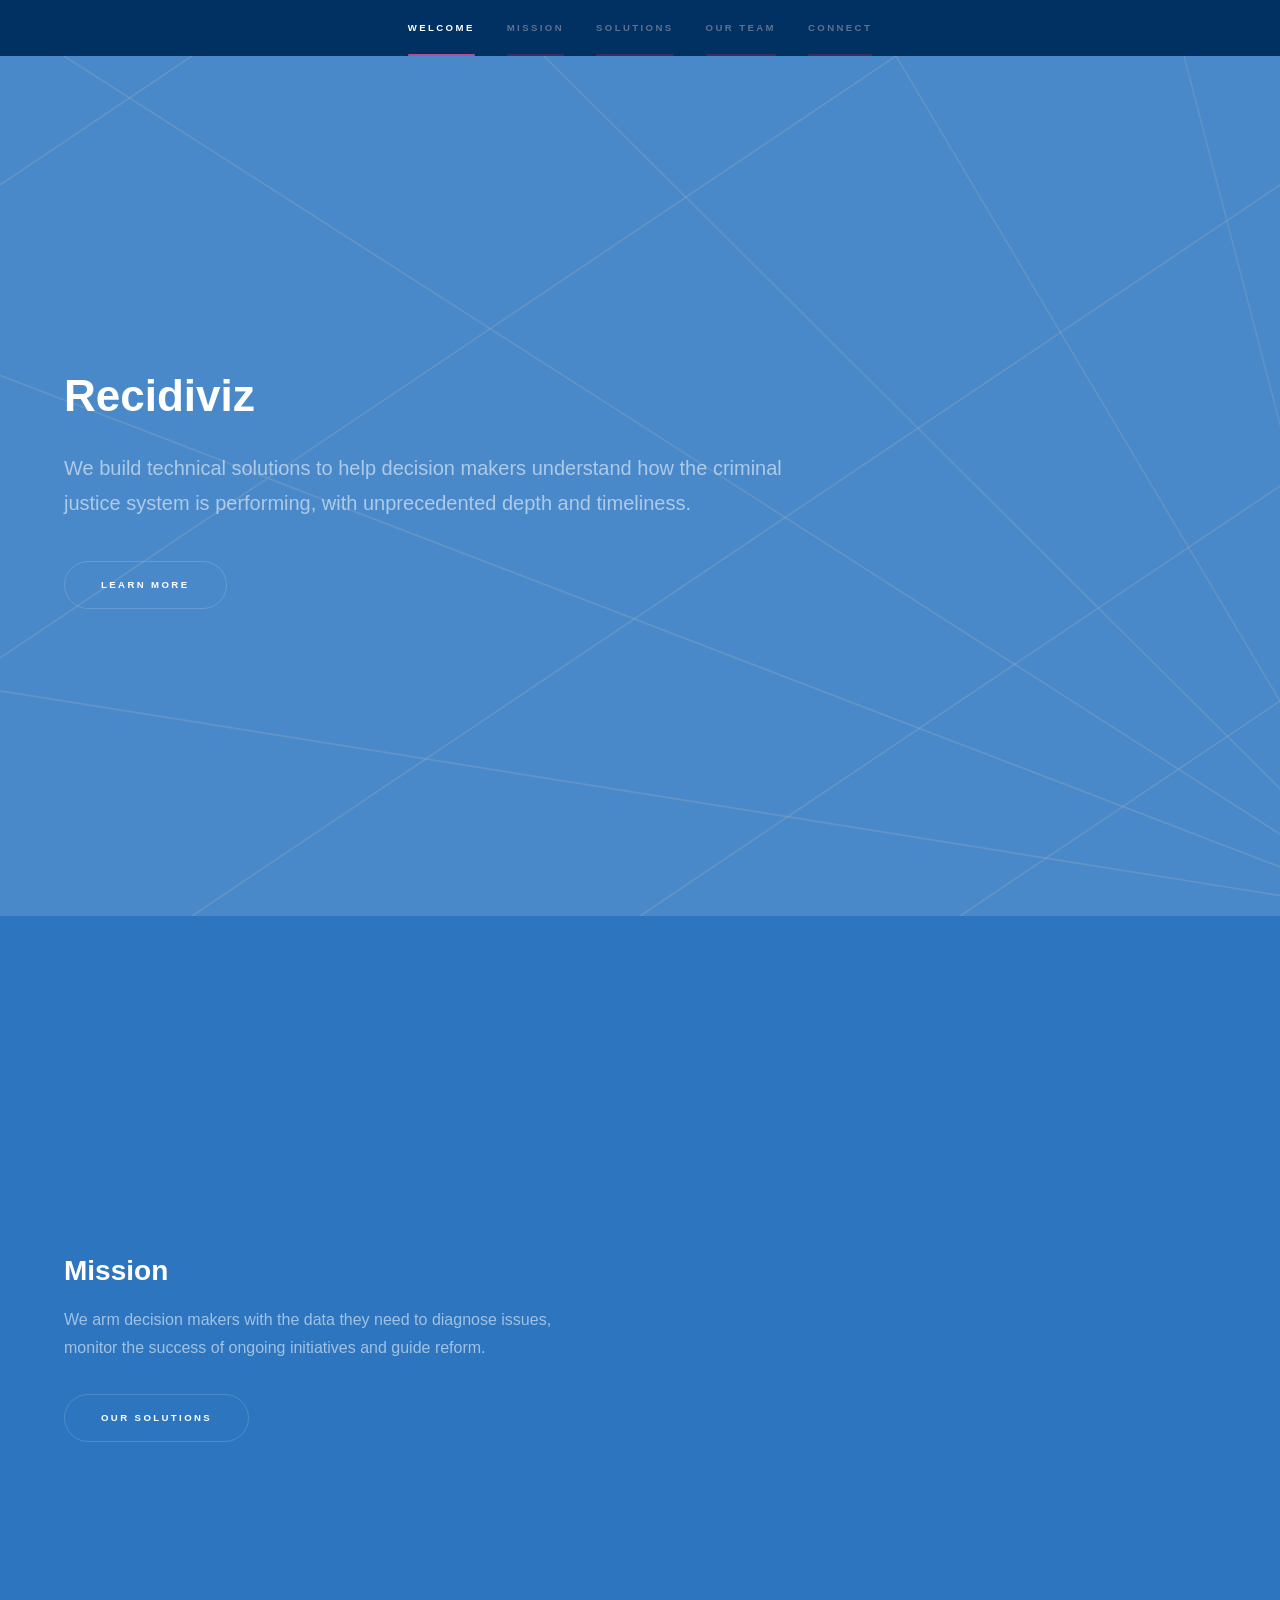
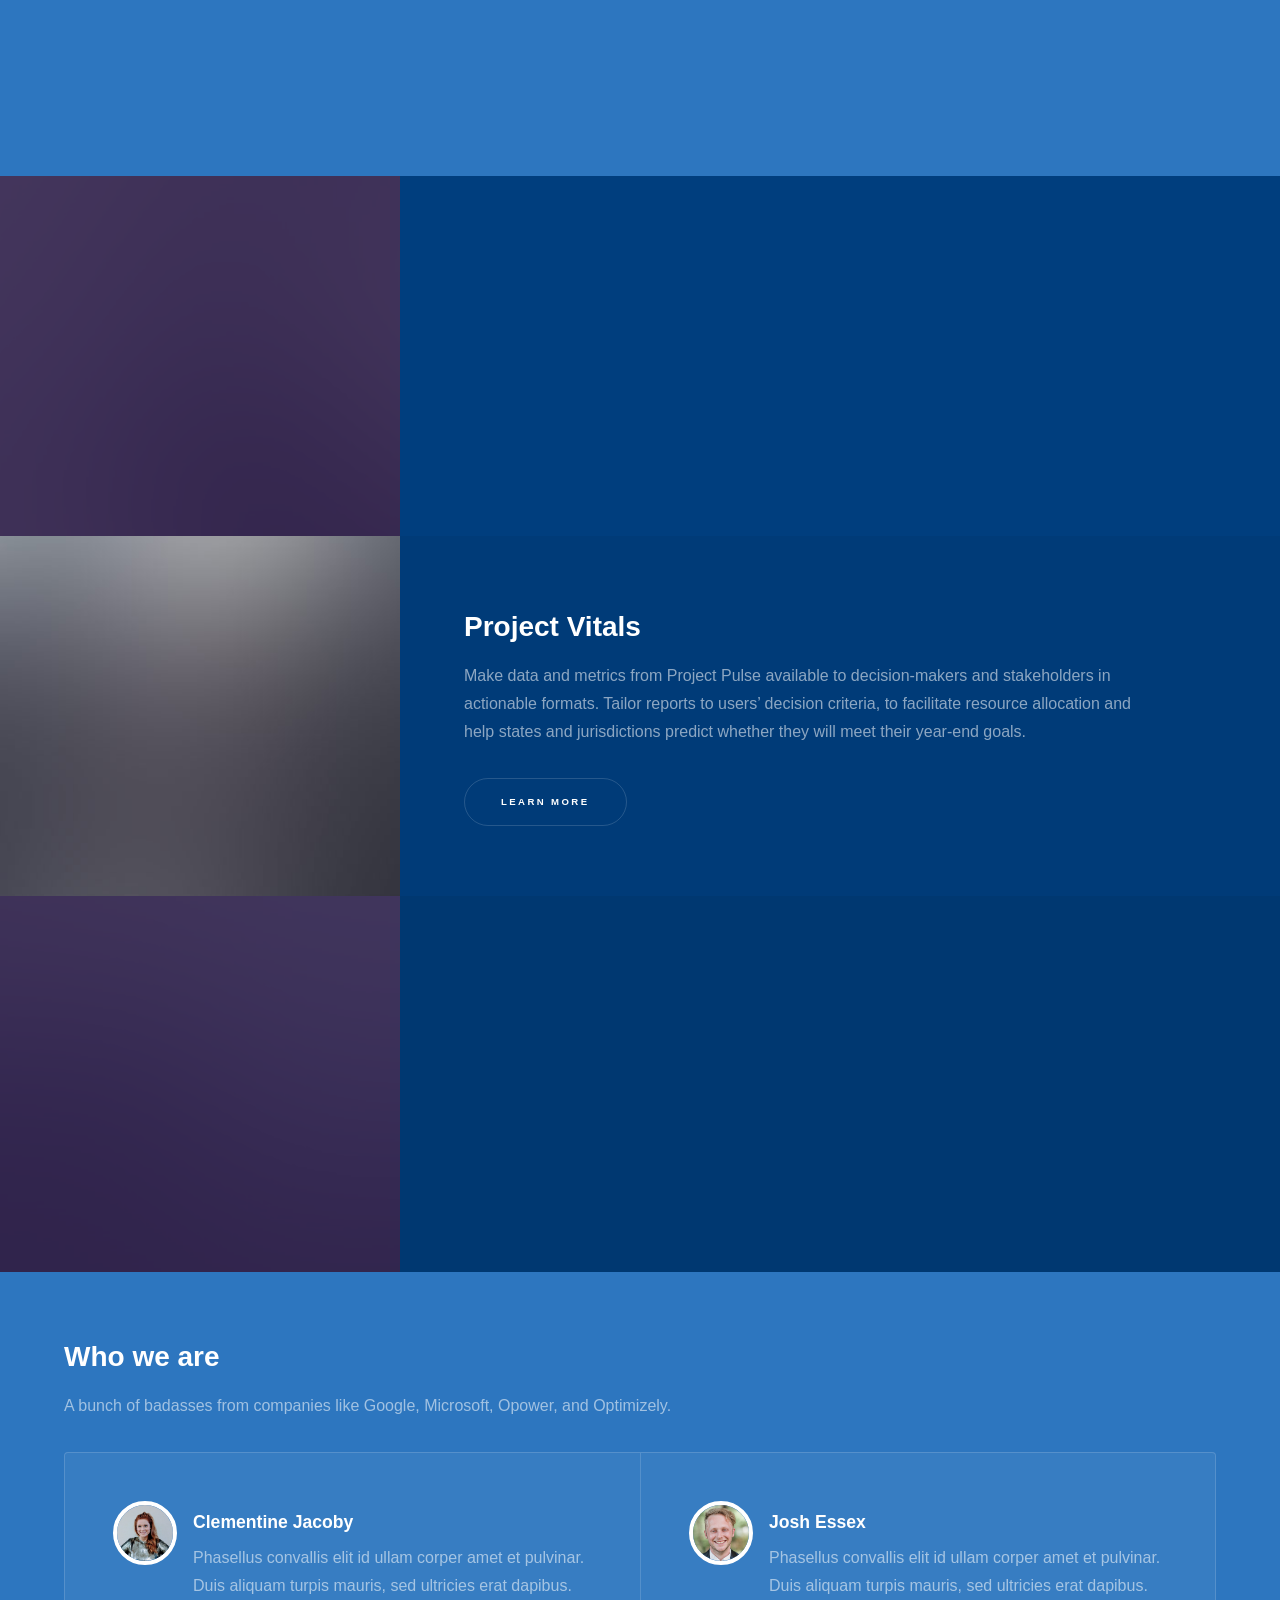
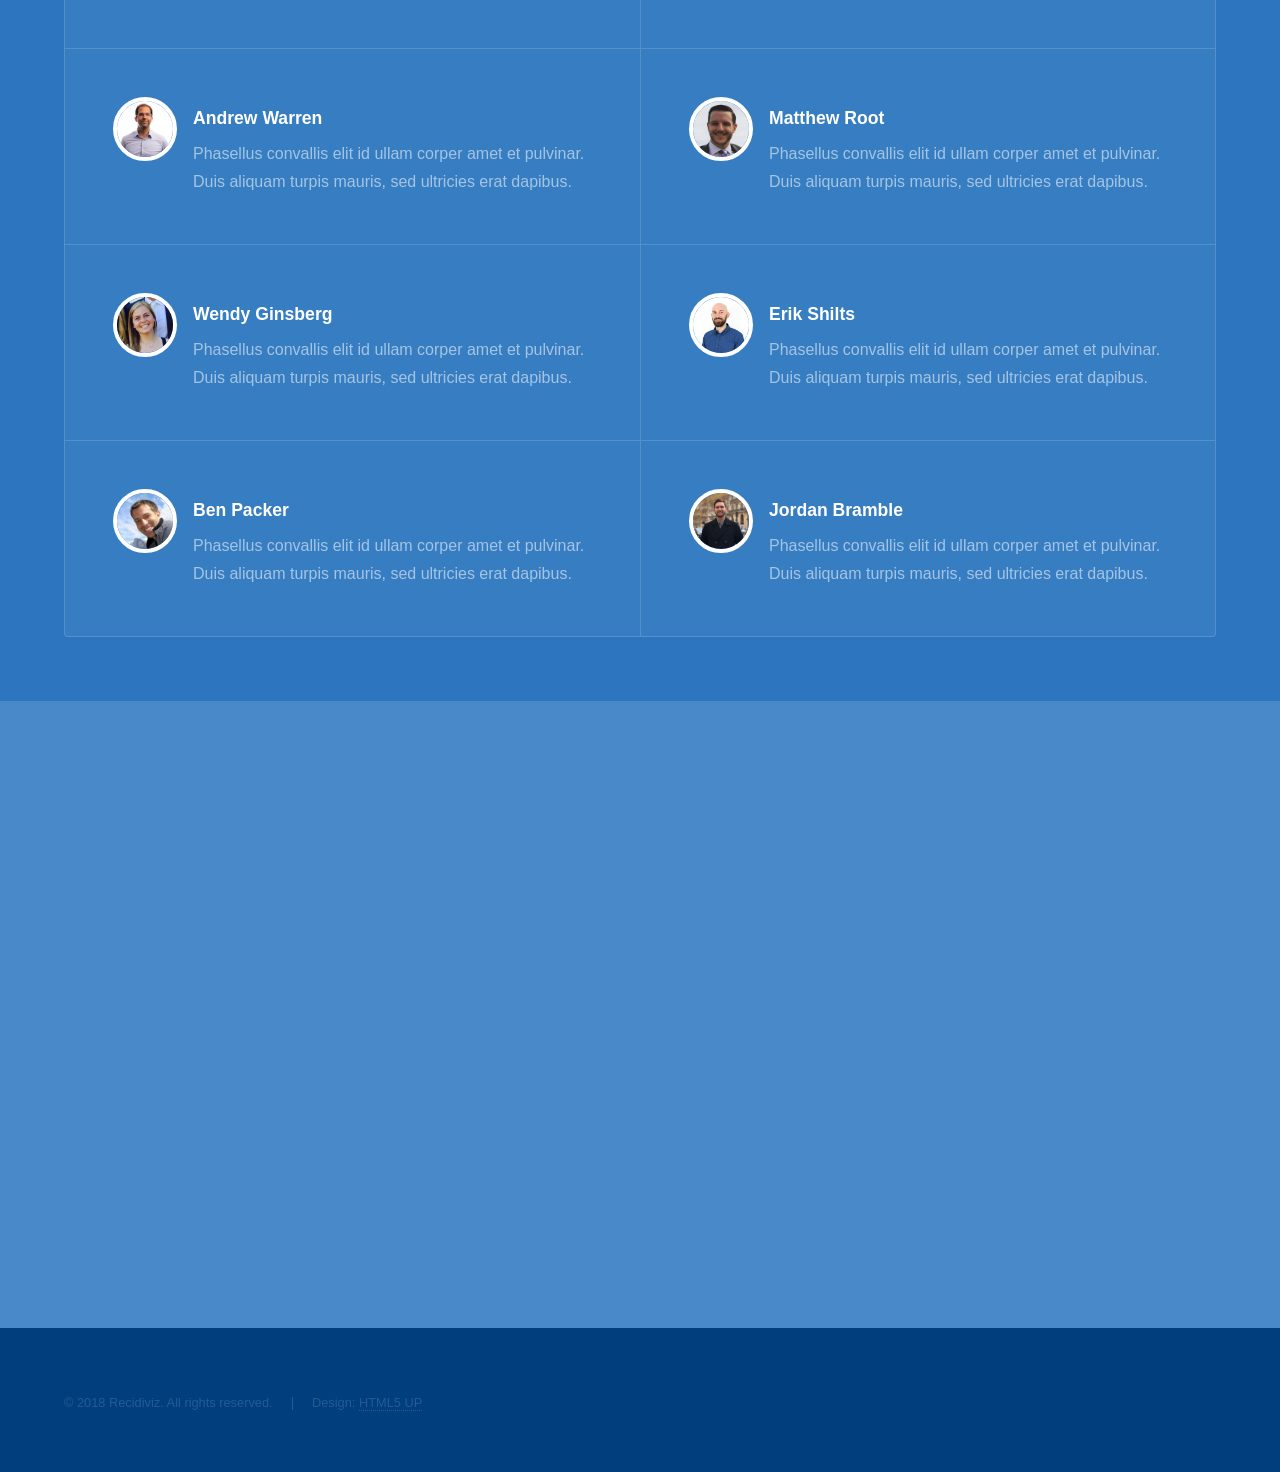
==== index.html @ 54116a33 "Updated color scheme" ====
<!DOCTYPE HTML>
<!--
	Hyperspace by HTML5 UP
	html5up.net | @ajlkn
	Free for personal and commercial use under the CCA 3.0 license (html5up.net/license)
-->
<html>
	<head>
		<title>Recidiviz - Hyperspace</title>
		<meta charset="utf-8" />
		<meta name="viewport" content="width=device-width, initial-scale=1" />
		<!--[if lte IE 8]><script src="assets/js/ie/html5shiv.js"></script><![endif]-->
		<link rel="stylesheet" href="assets/css/main.css" />
		<!--[if lte IE 9]><link rel="stylesheet" href="assets/css/ie9.css" /><![endif]-->
		<!--[if lte IE 8]><link rel="stylesheet" href="assets/css/ie8.css" /><![endif]-->
	</head>
	<body>

		<!-- Sidebar -->
			<section id="sidebar">
				<div class="inner">
					<nav>
						<ul>
							<li><a href="#intro">Welcome</a></li>
							<li><a href="#mission">Mission</a></li>
							<li><a href="#solutions">Solutions</a></li>
							<li><a href="#team">Our Team</a></li>
							<li><a href="#connect">Connect</a></li>
						</ul>
					</nav>
				</div>
			</section>

		<!-- Wrapper -->
			<div id="wrapper">

				<!-- Intro -->
					<section id="intro" class="wrapper style1 fullscreen fade-up">
						<div class="inner">
							<h1>Recidiviz</h1>
							<p>
								We build technical solutions to help decision makers understand how the criminal<br />
								justice system is performing, with unprecedented depth and timeliness.
							</p>
							<ul class="actions">
								<li><a href="#mission" class="button scrolly">Learn more</a></li>
							</ul>
						</div>
					</section>

				<!-- Mission -->
					<section id="mission" class="wrapper style3 fullscreen fade-up">
						<div class="inner">
							<div class="inner">
								<h2>Mission</h2>
								<p>We arm decision makers with the data they need to diagnose issues,<br />
								monitor the success of ongoing initiatives and guide reform.</p>
								<ul class="actions">
									<li><a href="#solutions" class="button scrolly">Our solutions</a></li>
								</ul>
							</div>
						</div>
					</section>

				<!-- Solutions -->
					<section id="solutions" class="wrapper style2 spotlights">
						<section>
							<a href="#" class="image"><img src="images/pic01.jpg" alt="" data-position="center center" /></a>
							<div class="content">
								<div class="inner">
									<h2>Project Pulse</h2>
									<p>Automatically collect, standardize, and centralize data from publicly-available, online sources. Calculate key metrics at high granularity, on an ongoing basis. Make data available in simple formats.</p>
									<ul class="actions">
										<li><a href="#" class="button">Learn more</a></li>
									</ul>
								</div>
							</div>
						</section>
						<section>
							<a href="#" class="image"><img src="images/pic02.jpg" alt="" data-position="top center" /></a>
							<div class="content">
								<div class="inner">
									<h2>Project Vitals</h2>
									<p>Make data and metrics from Project Pulse available to decision-makers and stakeholders in actionable formats. Tailor reports to users’ decision criteria, to facilitate resource allocation and help states and jurisdictions predict whether they will meet their year-end goals.</p>
									<ul class="actions">
										<li><a href="#" class="button">Learn more</a></li>
									</ul>
								</div>
							</div>
						</section>
						<section>
							<a href="#" class="image"><img src="images/pic03.jpg" alt="" data-position="25% 25%" /></a>
							<div class="content">
								<div class="inner">
									<h2>Project Triage</h2>
									<p>Enable decision makers to join “value-add datasets” on in-prison programming (education, work opportunities), post-release programming, or exogenous factors to Project Pulse data to form a more complete picture, target reform, and triage resources. Serve as a mechanism for independently verifying which programs are driving desired outcomes.</p>
									<ul class="actions">
										<li><a href="#" class="button">Learn more</a></li>
									</ul>
								</div>
							</div>
						</section>
					</section>

				<!-- Team -->
					<section id="team" class="wrapper style3 fade-up">
						<div class="inner">
							<h2>Who we are</h2>
							<p>A bunch of badasses from companies like Google, Microsoft, Opower, and Optimizely.</p>
							<div class="features">
								<section>
									<img class="icon major" src="images/clem.jpg" />
									<h3>Clementine Jacoby</h3>
									<p>Phasellus convallis elit id ullam corper amet et pulvinar. Duis aliquam turpis mauris, sed ultricies erat dapibus.</p>
								</section>
								<section>
									<img class="icon major" src="images/josh.jpg" />
									<h3>Josh Essex</h3>
									<p>Phasellus convallis elit id ullam corper amet et pulvinar. Duis aliquam turpis mauris, sed ultricies erat dapibus.</p>
								</section>
								<section>
									<img class="icon major" src="images/andrew.jpg" />
									<h3>Andrew Warren</h3>
									<p>Phasellus convallis elit id ullam corper amet et pulvinar. Duis aliquam turpis mauris, sed ultricies erat dapibus.</p>
								</section>
								<section>
									<img class="icon major" src="images/root.png" />
									<h3>Matthew Root</h3>
									<p>Phasellus convallis elit id ullam corper amet et pulvinar. Duis aliquam turpis mauris, sed ultricies erat dapibus.</p>
								</section>
								<section>
									<img class="icon major" src="images/wendy.png" />
									<h3>Wendy Ginsberg</h3>
									<p>Phasellus convallis elit id ullam corper amet et pulvinar. Duis aliquam turpis mauris, sed ultricies erat dapibus.</p>
								</section>
								<section>
									<img class="icon major" src="images/erik.jpg" />
									<h3>Erik Shilts</h3>
									<p>Phasellus convallis elit id ullam corper amet et pulvinar. Duis aliquam turpis mauris, sed ultricies erat dapibus.</p>
								</section>
								<section>
									<img class="icon major" src="images/ben.png" />
									<h3>Ben Packer</h3>
									<p>Phasellus convallis elit id ullam corper amet et pulvinar. Duis aliquam turpis mauris, sed ultricies erat dapibus.</p>
								</section>
								<section>
									<img class="icon major" src="images/jordan.jpg" />
									<h3>Jordan Bramble</h3>
									<p>Phasellus convallis elit id ullam corper amet et pulvinar. Duis aliquam turpis mauris, sed ultricies erat dapibus.</p>
								</section>
							</div>
						</div>
					</section>

				<!-- Connect -->
					<section id="connect" class="wrapper style1 fade-up">
						<div class="inner">
							<h2>Get in touch</h2>
							<p>Whether you're looking to partner up, inquire about our solutions, or just have some questions, we'd love to hear from you.</p>
							<div class="split style1">
								<section>
									<form method="post" action="#">
										<div class="field half first">
											<label for="name">Name</label>
											<input type="text" name="name" id="name" />
										</div>
										<div class="field half">
											<label for="email">Email</label>
											<input type="text" name="email" id="email" />
										</div>
										<div class="field">
											<label for="message">Message</label>
											<textarea name="message" id="message" rows="5"></textarea>
										</div>
										<ul class="actions">
											<li><a href="" class="button submit">Send Message</a></li>
										</ul>
									</form>
								</section>
								<section>
									<ul class="contact">
										<li>
											<h3>Address</h3>
											<span>Earth, various locations</span>
										</li>
										<li>
											<h3>Email</h3>
											<a href="mailto:team@recidiviz.com">team@recidiviz.com</a>
										</li>
										<li>
											<h3>Social</h3>
											<ul class="icons">
												<li><a href="https://github.com/Recidiviz" class="fa-github"><span class="label">GitHub</span></a></li>
												<li><a href="mailto:team@recidiviz.com" class="fa-envelope"><span class="label">Email</span></a></li>
												<li><a href="#" class="fa-twitter"><span class="label">Twitter</span></a></li>
											</ul>
										</li>
									</ul>
								</section>
							</div>
						</div>
					</section>

			</div>

		<!-- Footer -->
			<footer id="footer" class="wrapper style1-alt">
				<div class="inner">
					<ul class="menu">
						<li>&copy; 2018 Recidiviz. All rights reserved.</li><li>Design: <a href="http://html5up.net">HTML5 UP</a></li>
					</ul>
				</div>
			</footer>

		<!-- Scripts -->
			<script src="assets/js/jquery.min.js"></script>
			<script src="assets/js/jquery.scrollex.min.js"></script>
			<script src="assets/js/jquery.scrolly.min.js"></script>
			<script src="assets/js/skel.min.js"></script>
			<script src="assets/js/util.js"></script>
			<!--[if lte IE 8]><script src="assets/js/ie/respond.min.js"></script><![endif]-->
			<script src="assets/js/main.js"></script>

	</body>
</html>
---- assets/css/main.css ----
@import url(font-awesome.min.css);

/*
	Hyperspace by HTML5 UP
	html5up.net | @ajlkn
	Free for personal and commercial use under the CCA 3.0 license (html5up.net/license)
*/

/* Reset */

	html, body, div, span, applet, object, iframe, h1, h2, h3, h4, h5, h6, p, blockquote, pre, a, abbr, acronym, address, big, cite, code, del, dfn, em, img, ins, kbd, q, s, samp, small, strike, strong, sub, sup, tt, var, b, u, i, center, dl, dt, dd, ol, ul, li, fieldset, form, label, legend, table, caption, tbody, tfoot, thead, tr, th, td, article, aside, canvas, details, embed, figure, figcaption, footer, header, hgroup, menu, nav, output, ruby, section, summary, time, mark, audio, video {
		margin: 0;
		padding: 0;
		border: 0;
		font-size: 100%;
		font: inherit;
		vertical-align: baseline;
	}

	article, aside, details, figcaption, figure, footer, header, hgroup, menu, nav, section {
		display: block;
	}

	body {
		line-height: 1;
	}

	ol, ul {
		list-style: none;
	}

	blockquote, q {
		quotes: none;
	}

	blockquote:before, blockquote:after, q:before, q:after {
		content: '';
		content: none;
	}

	table {
		border-collapse: collapse;
		border-spacing: 0;
	}

	body {
		-webkit-text-size-adjust: none;
	}

/* Box Model */

	*, *:before, *:after {
		-moz-box-sizing: border-box;
		-webkit-box-sizing: border-box;
		box-sizing: border-box;
	}

/* Grid */

	.row {
		border-bottom: solid 1px transparent;
		-moz-box-sizing: border-box;
		-webkit-box-sizing: border-box;
		box-sizing: border-box;
	}

	.row > * {
		float: left;
		-moz-box-sizing: border-box;
		-webkit-box-sizing: border-box;
		box-sizing: border-box;
	}

	.row:after, .row:before {
		content: '';
		display: block;
		clear: both;
		height: 0;
	}

	.row.uniform > * > :first-child {
		margin-top: 0;
	}

	.row.uniform > * > :last-child {
		margin-bottom: 0;
	}

	.row.\30 \25 > * {
		padding: 0 0 0 0em;
	}

	.row.\30 \25 {
		margin: 0 0 -1px 0em;
	}

	.row.uniform.\30 \25 > * {
		padding: 0em 0 0 0em;
	}

	.row.uniform.\30 \25 {
		margin: 0em 0 -1px 0em;
	}

	.row > * {
		padding: 0 0 0 1.5em;
	}

	.row {
		margin: 0 0 -1px -1.5em;
	}

	.row.uniform > * {
		padding: 1.5em 0 0 1.5em;
	}

	.row.uniform {
		margin: -1.5em 0 -1px -1.5em;
	}

	.row.\32 00\25 > * {
		padding: 0 0 0 3em;
	}

	.row.\32 00\25 {
		margin: 0 0 -1px -3em;
	}

	.row.uniform.\32 00\25 > * {
		padding: 3em 0 0 3em;
	}

	.row.uniform.\32 00\25 {
		margin: -3em 0 -1px -3em;
	}

	.row.\31 50\25 > * {
		padding: 0 0 0 2.25em;
	}

	.row.\31 50\25 {
		margin: 0 0 -1px -2.25em;
	}

	.row.uniform.\31 50\25 > * {
		padding: 2.25em 0 0 2.25em;
	}

	.row.uniform.\31 50\25 {
		margin: -2.25em 0 -1px -2.25em;
	}

	.row.\35 0\25 > * {
		padding: 0 0 0 0.75em;
	}

	.row.\35 0\25 {
		margin: 0 0 -1px -0.75em;
	}

	.row.uniform.\35 0\25 > * {
		padding: 0.75em 0 0 0.75em;
	}

	.row.uniform.\35 0\25 {
		margin: -0.75em 0 -1px -0.75em;
	}

	.row.\32 5\25 > * {
		padding: 0 0 0 0.375em;
	}

	.row.\32 5\25 {
		margin: 0 0 -1px -0.375em;
	}

	.row.uniform.\32 5\25 > * {
		padding: 0.375em 0 0 0.375em;
	}

	.row.uniform.\32 5\25 {
		margin: -0.375em 0 -1px -0.375em;
	}

	.\31 2u, .\31 2u\24 {
		width: 100%;
		clear: none;
		margin-left: 0;
	}

	.\31 1u, .\31 1u\24 {
		width: 91.6666666667%;
		clear: none;
		margin-left: 0;
	}

	.\31 0u, .\31 0u\24 {
		width: 83.3333333333%;
		clear: none;
		margin-left: 0;
	}

	.\39 u, .\39 u\24 {
		width: 75%;
		clear: none;
		margin-left: 0;
	}

	.\38 u, .\38 u\24 {
		width: 66.6666666667%;
		clear: none;
		margin-left: 0;
	}

	.\37 u, .\37 u\24 {
		width: 58.3333333333%;
		clear: none;
		margin-left: 0;
	}

	.\36 u, .\36 u\24 {
		width: 50%;
		clear: none;
		margin-left: 0;
	}

	.\35 u, .\35 u\24 {
		width: 41.6666666667%;
		clear: none;
		margin-left: 0;
	}

	.\34 u, .\34 u\24 {
		width: 33.3333333333%;
		clear: none;
		margin-left: 0;
	}

	.\33 u, .\33 u\24 {
		width: 25%;
		clear: none;
		margin-left: 0;
	}

	.\32 u, .\32 u\24 {
		width: 16.6666666667%;
		clear: none;
		margin-left: 0;
	}

	.\31 u, .\31 u\24 {
		width: 8.3333333333%;
		clear: none;
		margin-left: 0;
	}

	.\31 2u\24 + *,
	.\31 1u\24 + *,
	.\31 0u\24 + *,
	.\39 u\24 + *,
	.\38 u\24 + *,
	.\37 u\24 + *,
	.\36 u\24 + *,
	.\35 u\24 + *,
	.\34 u\24 + *,
	.\33 u\24 + *,
	.\32 u\24 + *,
	.\31 u\24 + * {
		clear: left;
	}

	.\-11u {
		margin-left: 91.66667%;
	}

	.\-10u {
		margin-left: 83.33333%;
	}

	.\-9u {
		margin-left: 75%;
	}

	.\-8u {
		margin-left: 66.66667%;
	}

	.\-7u {
		margin-left: 58.33333%;
	}

	.\-6u {
		margin-left: 50%;
	}

	.\-5u {
		margin-left: 41.66667%;
	}

	.\-4u {
		margin-left: 33.33333%;
	}

	.\-3u {
		margin-left: 25%;
	}

	.\-2u {
		margin-left: 16.66667%;
	}

	.\-1u {
		margin-left: 8.33333%;
	}

	@media screen and (max-width: 1680px) {

		.row > * {
			padding: 0 0 0 1.5em;
		}

		.row {
			margin: 0 0 -1px -1.5em;
		}

		.row.uniform > * {
			padding: 1.5em 0 0 1.5em;
		}

		.row.uniform {
			margin: -1.5em 0 -1px -1.5em;
		}

		.row.\32 00\25 > * {
			padding: 0 0 0 3em;
		}

		.row.\32 00\25 {
			margin: 0 0 -1px -3em;
		}

		.row.uniform.\32 00\25 > * {
			padding: 3em 0 0 3em;
		}

		.row.uniform.\32 00\25 {
			margin: -3em 0 -1px -3em;
		}

		.row.\31 50\25 > * {
			padding: 0 0 0 2.25em;
		}

		.row.\31 50\25 {
			margin: 0 0 -1px -2.25em;
		}

		.row.uniform.\31 50\25 > * {
			padding: 2.25em 0 0 2.25em;
		}

		.row.uniform.\31 50\25 {
			margin: -2.25em 0 -1px -2.25em;
		}

		.row.\35 0\25 > * {
			padding: 0 0 0 0.75em;
		}

		.row.\35 0\25 {
			margin: 0 0 -1px -0.75em;
		}

		.row.uniform.\35 0\25 > * {
			padding: 0.75em 0 0 0.75em;
		}

		.row.uniform.\35 0\25 {
			margin: -0.75em 0 -1px -0.75em;
		}

		.row.\32 5\25 > * {
			padding: 0 0 0 0.375em;
		}

		.row.\32 5\25 {
			margin: 0 0 -1px -0.375em;
		}

		.row.uniform.\32 5\25 > * {
			padding: 0.375em 0 0 0.375em;
		}

		.row.uniform.\32 5\25 {
			margin: -0.375em 0 -1px -0.375em;
		}

		.\31 2u\28xlarge\29, .\31 2u\24\28xlarge\29 {
			width: 100%;
			clear: none;
			margin-left: 0;
		}

		.\31 1u\28xlarge\29, .\31 1u\24\28xlarge\29 {
			width: 91.6666666667%;
			clear: none;
			margin-left: 0;
		}

		.\31 0u\28xlarge\29, .\31 0u\24\28xlarge\29 {
			width: 83.3333333333%;
			clear: none;
			margin-left: 0;
		}

		.\39 u\28xlarge\29, .\39 u\24\28xlarge\29 {
			width: 75%;
			clear: none;
			margin-left: 0;
		}

		.\38 u\28xlarge\29, .\38 u\24\28xlarge\29 {
			width: 66.6666666667%;
			clear: none;
			margin-left: 0;
		}

		.\37 u\28xlarge\29, .\37 u\24\28xlarge\29 {
			width: 58.3333333333%;
			clear: none;
			margin-left: 0;
		}

		.\36 u\28xlarge\29, .\36 u\24\28xlarge\29 {
			width: 50%;
			clear: none;
			margin-left: 0;
		}

		.\35 u\28xlarge\29, .\35 u\24\28xlarge\29 {
			width: 41.6666666667%;
			clear: none;
			margin-left: 0;
		}

		.\34 u\28xlarge\29, .\34 u\24\28xlarge\29 {
			width: 33.3333333333%;
			clear: none;
			margin-left: 0;
		}

		.\33 u\28xlarge\29, .\33 u\24\28xlarge\29 {
			width: 25%;
			clear: none;
			margin-left: 0;
		}

		.\32 u\28xlarge\29, .\32 u\24\28xlarge\29 {
			width: 16.6666666667%;
			clear: none;
			margin-left: 0;
		}

		.\31 u\28xlarge\29, .\31 u\24\28xlarge\29 {
			width: 8.3333333333%;
			clear: none;
			margin-left: 0;
		}

		.\31 2u\24\28xlarge\29 + *,
		.\31 1u\24\28xlarge\29 + *,
		.\31 0u\24\28xlarge\29 + *,
		.\39 u\24\28xlarge\29 + *,
		.\38 u\24\28xlarge\29 + *,
		.\37 u\24\28xlarge\29 + *,
		.\36 u\24\28xlarge\29 + *,
		.\35 u\24\28xlarge\29 + *,
		.\34 u\24\28xlarge\29 + *,
		.\33 u\24\28xlarge\29 + *,
		.\32 u\24\28xlarge\29 + *,
		.\31 u\24\28xlarge\29 + * {
			clear: left;
		}

		.\-11u\28xlarge\29 {
			margin-left: 91.66667%;
		}

		.\-10u\28xlarge\29 {
			margin-left: 83.33333%;
		}

		.\-9u\28xlarge\29 {
			margin-left: 75%;
		}

		.\-8u\28xlarge\29 {
			margin-left: 66.66667%;
		}

		.\-7u\28xlarge\29 {
			margin-left: 58.33333%;
		}

		.\-6u\28xlarge\29 {
			margin-left: 50%;
		}

		.\-5u\28xlarge\29 {
			margin-left: 41.66667%;
		}

		.\-4u\28xlarge\29 {
			margin-left: 33.33333%;
		}

		.\-3u\28xlarge\29 {
			margin-left: 25%;
		}

		.\-2u\28xlarge\29 {
			margin-left: 16.66667%;
		}

		.\-1u\28xlarge\29 {
			margin-left: 8.33333%;
		}

	}

	@media screen and (max-width: 1280px) {

		.row > * {
			padding: 0 0 0 1.5em;
		}

		.row {
			margin: 0 0 -1px -1.5em;
		}

		.row.uniform > * {
			padding: 1.5em 0 0 1.5em;
		}

		.row.uniform {
			margin: -1.5em 0 -1px -1.5em;
		}

		.row.\32 00\25 > * {
			padding: 0 0 0 3em;
		}

		.row.\32 00\25 {
			margin: 0 0 -1px -3em;
		}

		.row.uniform.\32 00\25 > * {
			padding: 3em 0 0 3em;
		}

		.row.uniform.\32 00\25 {
			margin: -3em 0 -1px -3em;
		}

		.row.\31 50\25 > * {
			padding: 0 0 0 2.25em;
		}

		.row.\31 50\25 {
			margin: 0 0 -1px -2.25em;
		}

		.row.uniform.\31 50\25 > * {
			padding: 2.25em 0 0 2.25em;
		}

		.row.uniform.\31 50\25 {
			margin: -2.25em 0 -1px -2.25em;
		}

		.row.\35 0\25 > * {
			padding: 0 0 0 0.75em;
		}

		.row.\35 0\25 {
			margin: 0 0 -1px -0.75em;
		}

		.row.uniform.\35 0\25 > * {
			padding: 0.75em 0 0 0.75em;
		}

		.row.uniform.\35 0\25 {
			margin: -0.75em 0 -1px -0.75em;
		}

		.row.\32 5\25 > * {
			padding: 0 0 0 0.375em;
		}

		.row.\32 5\25 {
			margin: 0 0 -1px -0.375em;
		}

		.row.uniform.\32 5\25 > * {
			padding: 0.375em 0 0 0.375em;
		}

		.row.uniform.\32 5\25 {
			margin: -0.375em 0 -1px -0.375em;
		}

		.\31 2u\28large\29, .\31 2u\24\28large\29 {
			width: 100%;
			clear: none;
			margin-left: 0;
		}

		.\31 1u\28large\29, .\31 1u\24\28large\29 {
			width: 91.6666666667%;
			clear: none;
			margin-left: 0;
		}

		.\31 0u\28large\29, .\31 0u\24\28large\29 {
			width: 83.3333333333%;
			clear: none;
			margin-left: 0;
		}

		.\39 u\28large\29, .\39 u\24\28large\29 {
			width: 75%;
			clear: none;
			margin-left: 0;
		}

		.\38 u\28large\29, .\38 u\24\28large\29 {
			width: 66.6666666667%;
			clear: none;
			margin-left: 0;
		}

		.\37 u\28large\29, .\37 u\24\28large\29 {
			width: 58.3333333333%;
			clear: none;
			margin-left: 0;
		}

		.\36 u\28large\29, .\36 u\24\28large\29 {
			width: 50%;
			clear: none;
			margin-left: 0;
		}

		.\35 u\28large\29, .\35 u\24\28large\29 {
			width: 41.6666666667%;
			clear: none;
			margin-left: 0;
		}

		.\34 u\28large\29, .\34 u\24\28large\29 {
			width: 33.3333333333%;
			clear: none;
			margin-left: 0;
		}

		.\33 u\28large\29, .\33 u\24\28large\29 {
			width: 25%;
			clear: none;
			margin-left: 0;
		}

		.\32 u\28large\29, .\32 u\24\28large\29 {
			width: 16.6666666667%;
			clear: none;
			margin-left: 0;
		}

		.\31 u\28large\29, .\31 u\24\28large\29 {
			width: 8.3333333333%;
			clear: none;
			margin-left: 0;
		}

		.\31 2u\24\28large\29 + *,
		.\31 1u\24\28large\29 + *,
		.\31 0u\24\28large\29 + *,
		.\39 u\24\28large\29 + *,
		.\38 u\24\28large\29 + *,
		.\37 u\24\28large\29 + *,
		.\36 u\24\28large\29 + *,
		.\35 u\24\28large\29 + *,
		.\34 u\24\28large\29 + *,
		.\33 u\24\28large\29 + *,
		.\32 u\24\28large\29 + *,
		.\31 u\24\28large\29 + * {
			clear: left;
		}

		.\-11u\28large\29 {
			margin-left: 91.66667%;
		}

		.\-10u\28large\29 {
			margin-left: 83.33333%;
		}

		.\-9u\28large\29 {
			margin-left: 75%;
		}

		.\-8u\28large\29 {
			margin-left: 66.66667%;
		}

		.\-7u\28large\29 {
			margin-left: 58.33333%;
		}

		.\-6u\28large\29 {
			margin-left: 50%;
		}

		.\-5u\28large\29 {
			margin-left: 41.66667%;
		}

		.\-4u\28large\29 {
			margin-left: 33.33333%;
		}

		.\-3u\28large\29 {
			margin-left: 25%;
		}

		.\-2u\28large\29 {
			margin-left: 16.66667%;
		}

		.\-1u\28large\29 {
			margin-left: 8.33333%;
		}

	}

	@media screen and (max-width: 980px) {

		.row > * {
			padding: 0 0 0 1.5em;
		}

		.row {
			margin: 0 0 -1px -1.5em;
		}

		.row.uniform > * {
			padding: 1.5em 0 0 1.5em;
		}

		.row.uniform {
			margin: -1.5em 0 -1px -1.5em;
		}

		.row.\32 00\25 > * {
			padding: 0 0 0 3em;
		}

		.row.\32 00\25 {
			margin: 0 0 -1px -3em;
		}

		.row.uniform.\32 00\25 > * {
			padding: 3em 0 0 3em;
		}

		.row.uniform.\32 00\25 {
			margin: -3em 0 -1px -3em;
		}

		.row.\31 50\25 > * {
			padding: 0 0 0 2.25em;
		}

		.row.\31 50\25 {
			margin: 0 0 -1px -2.25em;
		}

		.row.uniform.\31 50\25 > * {
			padding: 2.25em 0 0 2.25em;
		}

		.row.uniform.\31 50\25 {
			margin: -2.25em 0 -1px -2.25em;
		}

		.row.\35 0\25 > * {
			padding: 0 0 0 0.75em;
		}

		.row.\35 0\25 {
			margin: 0 0 -1px -0.75em;
		}

		.row.uniform.\35 0\25 > * {
			padding: 0.75em 0 0 0.75em;
		}

		.row.uniform.\35 0\25 {
			margin: -0.75em 0 -1px -0.75em;
		}

		.row.\32 5\25 > * {
			padding: 0 0 0 0.375em;
		}

		.row.\32 5\25 {
			margin: 0 0 -1px -0.375em;
		}

		.row.uniform.\32 5\25 > * {
			padding: 0.375em 0 0 0.375em;
		}

		.row.uniform.\32 5\25 {
			margin: -0.375em 0 -1px -0.375em;
		}

		.\31 2u\28medium\29, .\31 2u\24\28medium\29 {
			width: 100%;
			clear: none;
			margin-left: 0;
		}

		.\31 1u\28medium\29, .\31 1u\24\28medium\29 {
			width: 91.6666666667%;
			clear: none;
			margin-left: 0;
		}

		.\31 0u\28medium\29, .\31 0u\24\28medium\29 {
			width: 83.3333333333%;
			clear: none;
			margin-left: 0;
		}

		.\39 u\28medium\29, .\39 u\24\28medium\29 {
			width: 75%;
			clear: none;
			margin-left: 0;
		}

		.\38 u\28medium\29, .\38 u\24\28medium\29 {
			width: 66.6666666667%;
			clear: none;
			margin-left: 0;
		}

		.\37 u\28medium\29, .\37 u\24\28medium\29 {
			width: 58.3333333333%;
			clear: none;
			margin-left: 0;
		}

		.\36 u\28medium\29, .\36 u\24\28medium\29 {
			width: 50%;
			clear: none;
			margin-left: 0;
		}

		.\35 u\28medium\29, .\35 u\24\28medium\29 {
			width: 41.6666666667%;
			clear: none;
			margin-left: 0;
		}

		.\34 u\28medium\29, .\34 u\24\28medium\29 {
			width: 33.3333333333%;
			clear: none;
			margin-left: 0;
		}

		.\33 u\28medium\29, .\33 u\24\28medium\29 {
			width: 25%;
			clear: none;
			margin-left: 0;
		}

		.\32 u\28medium\29, .\32 u\24\28medium\29 {
			width: 16.6666666667%;
			clear: none;
			margin-left: 0;
		}

		.\31 u\28medium\29, .\31 u\24\28medium\29 {
			width: 8.3333333333%;
			clear: none;
			margin-left: 0;
		}

		.\31 2u\24\28medium\29 + *,
		.\31 1u\24\28medium\29 + *,
		.\31 0u\24\28medium\29 + *,
		.\39 u\24\28medium\29 + *,
		.\38 u\24\28medium\29 + *,
		.\37 u\24\28medium\29 + *,
		.\36 u\24\28medium\29 + *,
		.\35 u\24\28medium\29 + *,
		.\34 u\24\28medium\29 + *,
		.\33 u\24\28medium\29 + *,
		.\32 u\24\28medium\29 + *,
		.\31 u\24\28medium\29 + * {
			clear: left;
		}

		.\-11u\28medium\29 {
			margin-left: 91.66667%;
		}

		.\-10u\28medium\29 {
			margin-left: 83.33333%;
		}

		.\-9u\28medium\29 {
			margin-left: 75%;
		}

		.\-8u\28medium\29 {
			margin-left: 66.66667%;
		}

		.\-7u\28medium\29 {
			margin-left: 58.33333%;
		}

		.\-6u\28medium\29 {
			margin-left: 50%;
		}

		.\-5u\28medium\29 {
			margin-left: 41.66667%;
		}

		.\-4u\28medium\29 {
			margin-left: 33.33333%;
		}

		.\-3u\28medium\29 {
			margin-left: 25%;
		}

		.\-2u\28medium\29 {
			margin-left: 16.66667%;
		}

		.\-1u\28medium\29 {
			margin-left: 8.33333%;
		}

	}

	@media screen and (max-width: 736px) {

		.row > * {
			padding: 0 0 0 1.5em;
		}

		.row {
			margin: 0 0 -1px -1.5em;
		}

		.row.uniform > * {
			padding: 1.5em 0 0 1.5em;
		}

		.row.uniform {
			margin: -1.5em 0 -1px -1.5em;
		}

		.row.\32 00\25 > * {
			padding: 0 0 0 3em;
		}

		.row.\32 00\25 {
			margin: 0 0 -1px -3em;
		}

		.row.uniform.\32 00\25 > * {
			padding: 3em 0 0 3em;
		}

		.row.uniform.\32 00\25 {
			margin: -3em 0 -1px -3em;
		}

		.row.\31 50\25 > * {
			padding: 0 0 0 2.25em;
		}

		.row.\31 50\25 {
			margin: 0 0 -1px -2.25em;
		}

		.row.uniform.\31 50\25 > * {
			padding: 2.25em 0 0 2.25em;
		}

		.row.uniform.\31 50\25 {
			margin: -2.25em 0 -1px -2.25em;
		}

		.row.\35 0\25 > * {
			padding: 0 0 0 0.75em;
		}

		.row.\35 0\25 {
			margin: 0 0 -1px -0.75em;
		}

		.row.uniform.\35 0\25 > * {
			padding: 0.75em 0 0 0.75em;
		}

		.row.uniform.\35 0\25 {
			margin: -0.75em 0 -1px -0.75em;
		}

		.row.\32 5\25 > * {
			padding: 0 0 0 0.375em;
		}

		.row.\32 5\25 {
			margin: 0 0 -1px -0.375em;
		}

		.row.uniform.\32 5\25 > * {
			padding: 0.375em 0 0 0.375em;
		}

		.row.uniform.\32 5\25 {
			margin: -0.375em 0 -1px -0.375em;
		}

		.\31 2u\28small\29, .\31 2u\24\28small\29 {
			width: 100%;
			clear: none;
			margin-left: 0;
		}

		.\31 1u\28small\29, .\31 1u\24\28small\29 {
			width: 91.6666666667%;
			clear: none;
			margin-left: 0;
		}

		.\31 0u\28small\29, .\31 0u\24\28small\29 {
			width: 83.3333333333%;
			clear: none;
			margin-left: 0;
		}

		.\39 u\28small\29, .\39 u\24\28small\29 {
			width: 75%;
			clear: none;
			margin-left: 0;
		}

		.\38 u\28small\29, .\38 u\24\28small\29 {
			width: 66.6666666667%;
			clear: none;
			margin-left: 0;
		}

		.\37 u\28small\29, .\37 u\24\28small\29 {
			width: 58.3333333333%;
			clear: none;
			margin-left: 0;
		}

		.\36 u\28small\29, .\36 u\24\28small\29 {
			width: 50%;
			clear: none;
			margin-left: 0;
		}

		.\35 u\28small\29, .\35 u\24\28small\29 {
			width: 41.6666666667%;
			clear: none;
			margin-left: 0;
		}

		.\34 u\28small\29, .\34 u\24\28small\29 {
			width: 33.3333333333%;
			clear: none;
			margin-left: 0;
		}

		.\33 u\28small\29, .\33 u\24\28small\29 {
			width: 25%;
			clear: none;
			margin-left: 0;
		}

		.\32 u\28small\29, .\32 u\24\28small\29 {
			width: 16.6666666667%;
			clear: none;
			margin-left: 0;
		}

		.\31 u\28small\29, .\31 u\24\28small\29 {
			width: 8.3333333333%;
			clear: none;
			margin-left: 0;
		}

		.\31 2u\24\28small\29 + *,
		.\31 1u\24\28small\29 + *,
		.\31 0u\24\28small\29 + *,
		.\39 u\24\28small\29 + *,
		.\38 u\24\28small\29 + *,
		.\37 u\24\28small\29 + *,
		.\36 u\24\28small\29 + *,
		.\35 u\24\28small\29 + *,
		.\34 u\24\28small\29 + *,
		.\33 u\24\28small\29 + *,
		.\32 u\24\28small\29 + *,
		.\31 u\24\28small\29 + * {
			clear: left;
		}

		.\-11u\28small\29 {
			margin-left: 91.66667%;
		}

		.\-10u\28small\29 {
			margin-left: 83.33333%;
		}

		.\-9u\28small\29 {
			margin-left: 75%;
		}

		.\-8u\28small\29 {
			margin-left: 66.66667%;
		}

		.\-7u\28small\29 {
			margin-left: 58.33333%;
		}

		.\-6u\28small\29 {
			margin-left: 50%;
		}

		.\-5u\28small\29 {
			margin-left: 41.66667%;
		}

		.\-4u\28small\29 {
			margin-left: 33.33333%;
		}

		.\-3u\28small\29 {
			margin-left: 25%;
		}

		.\-2u\28small\29 {
			margin-left: 16.66667%;
		}

		.\-1u\28small\29 {
			margin-left: 8.33333%;
		}

	}

	@media screen and (max-width: 480px) {

		.row > * {
			padding: 0 0 0 1.5em;
		}

		.row {
			margin: 0 0 -1px -1.5em;
		}

		.row.uniform > * {
			padding: 1.5em 0 0 1.5em;
		}

		.row.uniform {
			margin: -1.5em 0 -1px -1.5em;
		}

		.row.\32 00\25 > * {
			padding: 0 0 0 3em;
		}

		.row.\32 00\25 {
			margin: 0 0 -1px -3em;
		}

		.row.uniform.\32 00\25 > * {
			padding: 3em 0 0 3em;
		}

		.row.uniform.\32 00\25 {
			margin: -3em 0 -1px -3em;
		}

		.row.\31 50\25 > * {
			padding: 0 0 0 2.25em;
		}

		.row.\31 50\25 {
			margin: 0 0 -1px -2.25em;
		}

		.row.uniform.\31 50\25 > * {
			padding: 2.25em 0 0 2.25em;
		}

		.row.uniform.\31 50\25 {
			margin: -2.25em 0 -1px -2.25em;
		}

		.row.\35 0\25 > * {
			padding: 0 0 0 0.75em;
		}

		.row.\35 0\25 {
			margin: 0 0 -1px -0.75em;
		}

		.row.uniform.\35 0\25 > * {
			padding: 0.75em 0 0 0.75em;
		}

		.row.uniform.\35 0\25 {
			margin: -0.75em 0 -1px -0.75em;
		}

		.row.\32 5\25 > * {
			padding: 0 0 0 0.375em;
		}

		.row.\32 5\25 {
			margin: 0 0 -1px -0.375em;
		}

		.row.uniform.\32 5\25 > * {
			padding: 0.375em 0 0 0.375em;
		}

		.row.uniform.\32 5\25 {
			margin: -0.375em 0 -1px -0.375em;
		}

		.\31 2u\28xsmall\29, .\31 2u\24\28xsmall\29 {
			width: 100%;
			clear: none;
			margin-left: 0;
		}

		.\31 1u\28xsmall\29, .\31 1u\24\28xsmall\29 {
			width: 91.6666666667%;
			clear: none;
			margin-left: 0;
		}

		.\31 0u\28xsmall\29, .\31 0u\24\28xsmall\29 {
			width: 83.3333333333%;
			clear: none;
			margin-left: 0;
		}

		.\39 u\28xsmall\29, .\39 u\24\28xsmall\29 {
			width: 75%;
			clear: none;
			margin-left: 0;
		}

		.\38 u\28xsmall\29, .\38 u\24\28xsmall\29 {
			width: 66.6666666667%;
			clear: none;
			margin-left: 0;
		}

		.\37 u\28xsmall\29, .\37 u\24\28xsmall\29 {
			width: 58.3333333333%;
			clear: none;
			margin-left: 0;
		}

		.\36 u\28xsmall\29, .\36 u\24\28xsmall\29 {
			width: 50%;
			clear: none;
			margin-left: 0;
		}

		.\35 u\28xsmall\29, .\35 u\24\28xsmall\29 {
			width: 41.6666666667%;
			clear: none;
			margin-left: 0;
		}

		.\34 u\28xsmall\29, .\34 u\24\28xsmall\29 {
			width: 33.3333333333%;
			clear: none;
			margin-left: 0;
		}

		.\33 u\28xsmall\29, .\33 u\24\28xsmall\29 {
			width: 25%;
			clear: none;
			margin-left: 0;
		}

		.\32 u\28xsmall\29, .\32 u\24\28xsmall\29 {
			width: 16.6666666667%;
			clear: none;
			margin-left: 0;
		}

		.\31 u\28xsmall\29, .\31 u\24\28xsmall\29 {
			width: 8.3333333333%;
			clear: none;
			margin-left: 0;
		}

		.\31 2u\24\28xsmall\29 + *,
		.\31 1u\24\28xsmall\29 + *,
		.\31 0u\24\28xsmall\29 + *,
		.\39 u\24\28xsmall\29 + *,
		.\38 u\24\28xsmall\29 + *,
		.\37 u\24\28xsmall\29 + *,
		.\36 u\24\28xsmall\29 + *,
		.\35 u\24\28xsmall\29 + *,
		.\34 u\24\28xsmall\29 + *,
		.\33 u\24\28xsmall\29 + *,
		.\32 u\24\28xsmall\29 + *,
		.\31 u\24\28xsmall\29 + * {
			clear: left;
		}

		.\-11u\28xsmall\29 {
			margin-left: 91.66667%;
		}

		.\-10u\28xsmall\29 {
			margin-left: 83.33333%;
		}

		.\-9u\28xsmall\29 {
			margin-left: 75%;
		}

		.\-8u\28xsmall\29 {
			margin-left: 66.66667%;
		}

		.\-7u\28xsmall\29 {
			margin-left: 58.33333%;
		}

		.\-6u\28xsmall\29 {
			margin-left: 50%;
		}

		.\-5u\28xsmall\29 {
			margin-left: 41.66667%;
		}

		.\-4u\28xsmall\29 {
			margin-left: 33.33333%;
		}

		.\-3u\28xsmall\29 {
			margin-left: 25%;
		}

		.\-2u\28xsmall\29 {
			margin-left: 16.66667%;
		}

		.\-1u\28xsmall\29 {
			margin-left: 8.33333%;
		}

	}

	@media screen and (max-width: 360px) {

		.row > * {
			padding: 0 0 0 1.5em;
		}

		.row {
			margin: 0 0 -1px -1.5em;
		}

		.row.uniform > * {
			padding: 1.5em 0 0 1.5em;
		}

		.row.uniform {
			margin: -1.5em 0 -1px -1.5em;
		}

		.row.\32 00\25 > * {
			padding: 0 0 0 3em;
		}

		.row.\32 00\25 {
			margin: 0 0 -1px -3em;
		}

		.row.uniform.\32 00\25 > * {
			padding: 3em 0 0 3em;
		}

		.row.uniform.\32 00\25 {
			margin: -3em 0 -1px -3em;
		}

		.row.\31 50\25 > * {
			padding: 0 0 0 2.25em;
		}

		.row.\31 50\25 {
			margin: 0 0 -1px -2.25em;
		}

		.row.uniform.\31 50\25 > * {
			padding: 2.25em 0 0 2.25em;
		}

		.row.uniform.\31 50\25 {
			margin: -2.25em 0 -1px -2.25em;
		}

		.row.\35 0\25 > * {
			padding: 0 0 0 0.75em;
		}

		.row.\35 0\25 {
			margin: 0 0 -1px -0.75em;
		}

		.row.uniform.\35 0\25 > * {
			padding: 0.75em 0 0 0.75em;
		}

		.row.uniform.\35 0\25 {
			margin: -0.75em 0 -1px -0.75em;
		}

		.row.\32 5\25 > * {
			padding: 0 0 0 0.375em;
		}

		.row.\32 5\25 {
			margin: 0 0 -1px -0.375em;
		}

		.row.uniform.\32 5\25 > * {
			padding: 0.375em 0 0 0.375em;
		}

		.row.uniform.\32 5\25 {
			margin: -0.375em 0 -1px -0.375em;
		}

		.\31 2u\28xxsmall\29, .\31 2u\24\28xxsmall\29 {
			width: 100%;
			clear: none;
			margin-left: 0;
		}

		.\31 1u\28xxsmall\29, .\31 1u\24\28xxsmall\29 {
			width: 91.6666666667%;
			clear: none;
			margin-left: 0;
		}

		.\31 0u\28xxsmall\29, .\31 0u\24\28xxsmall\29 {
			width: 83.3333333333%;
			clear: none;
			margin-left: 0;
		}

		.\39 u\28xxsmall\29, .\39 u\24\28xxsmall\29 {
			width: 75%;
			clear: none;
			margin-left: 0;
		}

		.\38 u\28xxsmall\29, .\38 u\24\28xxsmall\29 {
			width: 66.6666666667%;
			clear: none;
			margin-left: 0;
		}

		.\37 u\28xxsmall\29, .\37 u\24\28xxsmall\29 {
			width: 58.3333333333%;
			clear: none;
			margin-left: 0;
		}

		.\36 u\28xxsmall\29, .\36 u\24\28xxsmall\29 {
			width: 50%;
			clear: none;
			margin-left: 0;
		}

		.\35 u\28xxsmall\29, .\35 u\24\28xxsmall\29 {
			width: 41.6666666667%;
			clear: none;
			margin-left: 0;
		}

		.\34 u\28xxsmall\29, .\34 u\24\28xxsmall\29 {
			width: 33.3333333333%;
			clear: none;
			margin-left: 0;
		}

		.\33 u\28xxsmall\29, .\33 u\24\28xxsmall\29 {
			width: 25%;
			clear: none;
			margin-left: 0;
		}

		.\32 u\28xxsmall\29, .\32 u\24\28xxsmall\29 {
			width: 16.6666666667%;
			clear: none;
			margin-left: 0;
		}

		.\31 u\28xxsmall\29, .\31 u\24\28xxsmall\29 {
			width: 8.3333333333%;
			clear: none;
			margin-left: 0;
		}

		.\31 2u\24\28xxsmall\29 + *,
		.\31 1u\24\28xxsmall\29 + *,
		.\31 0u\24\28xxsmall\29 + *,
		.\39 u\24\28xxsmall\29 + *,
		.\38 u\24\28xxsmall\29 + *,
		.\37 u\24\28xxsmall\29 + *,
		.\36 u\24\28xxsmall\29 + *,
		.\35 u\24\28xxsmall\29 + *,
		.\34 u\24\28xxsmall\29 + *,
		.\33 u\24\28xxsmall\29 + *,
		.\32 u\24\28xxsmall\29 + *,
		.\31 u\24\28xxsmall\29 + * {
			clear: left;
		}

		.\-11u\28xxsmall\29 {
			margin-left: 91.66667%;
		}

		.\-10u\28xxsmall\29 {
			margin-left: 83.33333%;
		}

		.\-9u\28xxsmall\29 {
			margin-left: 75%;
		}

		.\-8u\28xxsmall\29 {
			margin-left: 66.66667%;
		}

		.\-7u\28xxsmall\29 {
			margin-left: 58.33333%;
		}

		.\-6u\28xxsmall\29 {
			margin-left: 50%;
		}

		.\-5u\28xxsmall\29 {
			margin-left: 41.66667%;
		}

		.\-4u\28xxsmall\29 {
			margin-left: 33.33333%;
		}

		.\-3u\28xxsmall\29 {
			margin-left: 25%;
		}

		.\-2u\28xxsmall\29 {
			margin-left: 16.66667%;
		}

		.\-1u\28xxsmall\29 {
			margin-left: 8.33333%;
		}

	}

/* Basic */

	@-ms-viewport {
		width: device-width;
	}

	body {
		-ms-overflow-style: scrollbar;
	}

	@media screen and (max-width: 480px) {

		html, body {
			min-width: 320px;
		}

	}

	body {
		background: #312450;
	}

		body.is-loading *, body.is-loading *:before, body.is-loading *:after {
			-moz-animation: none !important;
			-webkit-animation: none !important;
			-ms-animation: none !important;
			animation: none !important;
			-moz-transition: none !important;
			-webkit-transition: none !important;
			-ms-transition: none !important;
			transition: none !important;
		}

/* Type */

	body, input, select, textarea {
		color: rgba(255, 255, 255, 0.55);
		font-family: Arial, Helvetica, sans-serif;
		font-size: 16.5pt;
		font-weight: normal;
		line-height: 1.75;
	}

		@media screen and (max-width: 1680px) {

			body, input, select, textarea {
				font-size: 13pt;
			}

		}

		@media screen and (max-width: 1280px) {

			body, input, select, textarea {
				font-size: 12pt;
			}

		}

		@media screen and (max-width: 360px) {

			body, input, select, textarea {
				font-size: 11pt;
			}

		}

	a {
		-moz-transition: color 0.2s ease, border-bottom-color 0.2s ease;
		-webkit-transition: color 0.2s ease, border-bottom-color 0.2s ease;
		-ms-transition: color 0.2s ease, border-bottom-color 0.2s ease;
		transition: color 0.2s ease, border-bottom-color 0.2s ease;
		border-bottom: dotted 1px rgba(255, 255, 255, 0.35);
		color: inherit;
		text-decoration: none;
	}

		a:hover {
			border-bottom-color: transparent;
			color: #ffffff;
		}

	strong, b {
		color: #ffffff;
		font-weight: bold;
	}

	em, i {
		font-style: italic;
	}

	p {
		margin: 0 0 2em 0;
	}

	h1, h2, h3, h4, h5, h6 {
		color: #ffffff;
		font-weight: bold;
		line-height: 1.5;
		margin: 0 0 0.5em 0;
	}

		h1 a, h2 a, h3 a, h4 a, h5 a, h6 a {
			color: inherit;
			text-decoration: none;
		}

	h1 {
		font-size: 2.75em;
	}

		h1.major {
			margin: 0 0 1.3em 0;
			position: relative;
			padding-bottom: 0.35em;
		}

			h1.major:after {
				background-image: -moz-linear-gradient(to right, #5e42a6, #b74e91);
				background-image: -webkit-linear-gradient(to right, #5e42a6, #b74e91);
				background-image: -ms-linear-gradient(to right, #5e42a6, #b74e91);
				background-image: linear-gradient(to right, #5e42a6, #b74e91);
				-moz-transition: max-width 0.2s ease;
				-webkit-transition: max-width 0.2s ease;
				-ms-transition: max-width 0.2s ease;
				transition: max-width 0.2s ease;
				border-radius: 0.2em;
				bottom: 0;
				content: '';
				height: 0.05em;
				position: absolute;
				right: 0;
				width: 100%;
			}

	h2 {
		font-size: 1.75em;
	}

	h3 {
		font-size: 1.1em;
	}

	h4 {
		font-size: 1em;
	}

	h5 {
		font-size: 0.8em;
	}

	h6 {
		font-size: 0.6em;
	}

	@media screen and (max-width: 736px) {

		h1 {
			font-size: 2em;
		}

		h2 {
			font-size: 1.25em;
		}

		h3 {
			font-size: 1em;
		}

		h4 {
			font-size: 0.8em;
		}

		h5 {
			font-size: 0.6em;
		}

		h6 {
			font-size: 0.6em;
		}

	}

	sub {
		font-size: 0.8em;
		position: relative;
		top: 0.5em;
	}

	sup {
		font-size: 0.8em;
		position: relative;
		top: -0.5em;
	}

	blockquote {
		border-left: solid 4px rgba(255, 255, 255, 0.15);
		font-style: italic;
		margin: 0 0 2em 0;
		padding: 0.5em 0 0.5em 2em;
	}

	code {
		background: rgba(255, 255, 255, 0.05);
		border-radius: 0.25em;
		border: solid 1px rgba(255, 255, 255, 0.15);
		font-family: "Courier New", monospace;
		font-size: 0.9em;
		margin: 0 0.25em;
		padding: 0.25em 0.65em;
	}

	pre {
		-webkit-overflow-scrolling: touch;
		font-family: "Courier New", monospace;
		font-size: 0.9em;
		margin: 0 0 2em 0;
	}

		pre code {
			display: block;
			line-height: 1.75em;
			padding: 1em 1.5em;
			overflow-x: auto;
		}

	hr {
		border: 0;
		border-bottom: solid 1px rgba(255, 255, 255, 0.15);
		margin: 2em 0;
	}

		hr.major {
			margin: 3em 0;
		}

	.align-left {
		text-align: left;
	}

	.align-center {
		text-align: center;
	}

	.align-right {
		text-align: right;
	}

/* Box */

	.box {
		border-radius: 0.25em;
		border: solid 1px rgba(255, 255, 255, 0.15);
		margin-bottom: 2em;
		padding: 1.5em;
	}

		.box > :last-child,
		.box > :last-child > :last-child,
		.box > :last-child > :last-child > :last-child {
			margin-bottom: 0;
		}

		.box.alt {
			border: 0;
			border-radius: 0;
			padding: 0;
		}

/* Button */

	input[type="submit"],
	input[type="reset"],
	input[type="button"],
	button,
	.button {
		-moz-appearance: none;
		-webkit-appearance: none;
		-ms-appearance: none;
		appearance: none;
		-moz-transition: border-color 0.2s ease;
		-webkit-transition: border-color 0.2s ease;
		-ms-transition: border-color 0.2s ease;
		transition: border-color 0.2s ease;
		background-color: transparent;
		border: solid 1px !important;
		border-color: rgba(255, 255, 255, 0.15) !important;
		border-radius: 3em;
		color: #ffffff !important;
		cursor: pointer;
		display: inline-block;
		font-size: 0.6em;
		font-weight: bold;
		height: calc(4.75em + 2px);
		letter-spacing: 0.25em;
		line-height: 4.75em;
		outline: 0;
		padding: 0 3.75em;
		position: relative;
		text-align: center;
		text-decoration: none;
		text-transform: uppercase;
		white-space: nowrap;
	}

		input[type="submit"]:after,
		input[type="reset"]:after,
		input[type="button"]:after,
		button:after,
		.button:after {
			-moz-transform: scale(0.25);
			-webkit-transform: scale(0.25);
			-ms-transform: scale(0.25);
			transform: scale(0.25);
			-moz-pointer-events: none;
			-webkit-pointer-events: none;
			-ms-pointer-events: none;
			pointer-events: none;
			-moz-transition: opacity 0.2s ease, -moz-transform 0.2s ease;
			-webkit-transition: opacity 0.2s ease, -webkit-transform 0.2s ease;
			-ms-transition: opacity 0.2s ease, -ms-transform 0.2s ease;
			transition: opacity 0.2s ease, transform 0.2s ease;
			background: #ffffff;
			border-radius: 3em;
			content: '';
			height: 100%;
			left: 0;
			opacity: 0;
			position: absolute;
			top: 0;
			width: 100%;
		}

		input[type="submit"].icon:before,
		input[type="reset"].icon:before,
		input[type="button"].icon:before,
		button.icon:before,
		.button.icon:before {
			margin-right: 0.75em;
		}

		input[type="submit"].fit,
		input[type="reset"].fit,
		input[type="button"].fit,
		button.fit,
		.button.fit {
			display: block;
			margin: 0 0 1em 0;
			width: 100%;
		}

		input[type="submit"].small,
		input[type="reset"].small,
		input[type="button"].small,
		button.small,
		.button.small {
			font-size: 0.4em;
		}

		input[type="submit"].big,
		input[type="reset"].big,
		input[type="button"].big,
		button.big,
		.button.big {
			font-size: 0.8em;
		}

		input[type="submit"].special,
		input[type="reset"].special,
		input[type="button"].special,
		button.special,
		.button.special {
			background-color: #ffffff;
			color: #312450 !important;
		}

			input[type="submit"].special:after,
			input[type="reset"].special:after,
			input[type="button"].special:after,
			button.special:after,
			.button.special:after {
				display: none;
			}

		input[type="submit"].disabled, input[type="submit"]:disabled,
		input[type="reset"].disabled,
		input[type="reset"]:disabled,
		input[type="button"].disabled,
		input[type="button"]:disabled,
		button.disabled,
		button:disabled,
		.button.disabled,
		.button:disabled {
			cursor: default;
			opacity: 0.5;
			-moz-pointer-events: none;
			-webkit-pointer-events: none;
			-ms-pointer-events: none;
			pointer-events: none;
		}

		input[type="submit"]:hover,
		input[type="reset"]:hover,
		input[type="button"]:hover,
		button:hover,
		.button:hover {
			border-color: rgba(255, 255, 255, 0.55) !important;
		}

			input[type="submit"]:hover:after,
			input[type="reset"]:hover:after,
			input[type="button"]:hover:after,
			button:hover:after,
			.button:hover:after {
				opacity: 0.05;
				-moz-transform: scale(1);
				-webkit-transform: scale(1);
				-ms-transform: scale(1);
				transform: scale(1);
			}

			input[type="submit"]:hover:active,
			input[type="reset"]:hover:active,
			input[type="button"]:hover:active,
			button:hover:active,
			.button:hover:active {
				border-color: #ffffff !important;
			}

				input[type="submit"]:hover:active:after,
				input[type="reset"]:hover:active:after,
				input[type="button"]:hover:active:after,
				button:hover:active:after,
				.button:hover:active:after {
					opacity: 0.1;
				}

/* Features */

	.features {
		display: -moz-flex;
		display: -webkit-flex;
		display: -ms-flex;
		display: flex;
		-moz-flex-wrap: wrap;
		-webkit-flex-wrap: wrap;
		-ms-flex-wrap: wrap;
		flex-wrap: wrap;
		border-radius: 0.25em;
		border: solid 1px rgba(255, 255, 255, 0.15);
		background: rgba(255, 255, 255, 0.05);
		margin: 0 0 2em 0;
	}

		.features section {
			padding: 3.5em 3em 1em 8em ;
			width: 50%;
			border-top: solid 1px rgba(255, 255, 255, 0.15);
			position: relative;
		}

			.features section:nth-child(-n + 2) {
				border-top-width: 0;
			}

			.features section:nth-child(2n) {
				border-left: solid 1px rgba(255, 255, 255, 0.15);
			}

			.features section .icon {
				-moz-transition: opacity 0.5s ease, -moz-transform 0.5s ease;
				-webkit-transition: opacity 0.5s ease, -webkit-transform 0.5s ease;
				-ms-transition: opacity 0.5s ease, -ms-transform 0.5s ease;
				transition: opacity 0.5s ease, transform 0.5s ease;
				-moz-transition-delay: 1s;
				-webkit-transition-delay: 1s;
				-ms-transition-delay: 1s;
				transition-delay: 1s;
				-moz-transform: scale(1);
				-webkit-transform: scale(1);
				-ms-transform: scale(1);
				transform: scale(1);
				position: absolute;
				left: 3em;
				top: 3em;
				opacity: 1;
			}

			.features section:nth-child(1) .icon {
				-moz-transition-delay: 0.15s;
				-webkit-transition-delay: 0.15s;
				-ms-transition-delay: 0.15s;
				transition-delay: 0.15s;
			}

			.features section:nth-child(2) .icon {
				-moz-transition-delay: 0.3s;
				-webkit-transition-delay: 0.3s;
				-ms-transition-delay: 0.3s;
				transition-delay: 0.3s;
			}

			.features section:nth-child(3) .icon {
				-moz-transition-delay: 0.45s;
				-webkit-transition-delay: 0.45s;
				-ms-transition-delay: 0.45s;
				transition-delay: 0.45s;
			}

			.features section:nth-child(4) .icon {
				-moz-transition-delay: 0.6s;
				-webkit-transition-delay: 0.6s;
				-ms-transition-delay: 0.6s;
				transition-delay: 0.6s;
			}

			.features section:nth-child(5) .icon {
				-moz-transition-delay: 0.75s;
				-webkit-transition-delay: 0.75s;
				-ms-transition-delay: 0.75s;
				transition-delay: 0.75s;
			}

			.features section:nth-child(6) .icon {
				-moz-transition-delay: 0.9s;
				-webkit-transition-delay: 0.9s;
				-ms-transition-delay: 0.9s;
				transition-delay: 0.9s;
			}

			.features section:nth-child(7) .icon {
				-moz-transition-delay: 1.05s;
				-webkit-transition-delay: 1.05s;
				-ms-transition-delay: 1.05s;
				transition-delay: 1.05s;
			}

			.features section:nth-child(8) .icon {
				-moz-transition-delay: 1.2s;
				-webkit-transition-delay: 1.2s;
				-ms-transition-delay: 1.2s;
				transition-delay: 1.2s;
			}

			.features section:nth-child(9) .icon {
				-moz-transition-delay: 1.35s;
				-webkit-transition-delay: 1.35s;
				-ms-transition-delay: 1.35s;
				transition-delay: 1.35s;
			}

			.features section:nth-child(10) .icon {
				-moz-transition-delay: 1.5s;
				-webkit-transition-delay: 1.5s;
				-ms-transition-delay: 1.5s;
				transition-delay: 1.5s;
			}

			.features section:nth-child(11) .icon {
				-moz-transition-delay: 1.65s;
				-webkit-transition-delay: 1.65s;
				-ms-transition-delay: 1.65s;
				transition-delay: 1.65s;
			}

			.features section:nth-child(12) .icon {
				-moz-transition-delay: 1.8s;
				-webkit-transition-delay: 1.8s;
				-ms-transition-delay: 1.8s;
				transition-delay: 1.8s;
			}

			.features section:nth-child(13) .icon {
				-moz-transition-delay: 1.95s;
				-webkit-transition-delay: 1.95s;
				-ms-transition-delay: 1.95s;
				transition-delay: 1.95s;
			}

			.features section:nth-child(14) .icon {
				-moz-transition-delay: 2.1s;
				-webkit-transition-delay: 2.1s;
				-ms-transition-delay: 2.1s;
				transition-delay: 2.1s;
			}

			.features section:nth-child(15) .icon {
				-moz-transition-delay: 2.25s;
				-webkit-transition-delay: 2.25s;
				-ms-transition-delay: 2.25s;
				transition-delay: 2.25s;
			}

			.features section:nth-child(16) .icon {
				-moz-transition-delay: 2.4s;
				-webkit-transition-delay: 2.4s;
				-ms-transition-delay: 2.4s;
				transition-delay: 2.4s;
			}

			.features section:nth-child(17) .icon {
				-moz-transition-delay: 2.55s;
				-webkit-transition-delay: 2.55s;
				-ms-transition-delay: 2.55s;
				transition-delay: 2.55s;
			}

			.features section:nth-child(18) .icon {
				-moz-transition-delay: 2.7s;
				-webkit-transition-delay: 2.7s;
				-ms-transition-delay: 2.7s;
				transition-delay: 2.7s;
			}

			.features section:nth-child(19) .icon {
				-moz-transition-delay: 2.85s;
				-webkit-transition-delay: 2.85s;
				-ms-transition-delay: 2.85s;
				transition-delay: 2.85s;
			}

			.features section:nth-child(20) .icon {
				-moz-transition-delay: 3.0s;
				-webkit-transition-delay: 3.0s;
				-ms-transition-delay: 3.0s;
				transition-delay: 3.0s;
			}

		.features.inactive section .icon {
			-moz-transform: scale(0.5);
			-webkit-transform: scale(0.5);
			-ms-transform: scale(0.5);
			transform: scale(0.5);
			opacity: 0;
		}

		@media screen and (max-width: 980px) {

			.features {
				display: block;
			}

				.features section {
					border-top-width: 1px !important;
					border-left-width: 0 !important;
					width: 100%;
				}

					.features section:first-child {
						border-top-width: 0 !important;
					}

		}

		@media screen and (max-width: 736px) {

			.features section {
				padding: 2.5em 1.5em 0.1em 5.5em ;
			}

				.features section .icon {
					left: 1.5em;
					top: 2em;
				}

		}

		@media screen and (max-width: 480px) {

			.features section {
				padding: 2em 1.5em 0.1em 1.5em ;
			}

				.features section .icon {
					left: 0;
					position: relative;
					top: 0;
				}

		}

/* Form */

	form {
		margin: 0 0 2em 0;
	}

		form .field {
			margin: 0 0 1em 0;
		}

			form .field.half {
				width: 50%;
				float: left;
				padding: 0 0 0 0.75em;
			}

				form .field.half.first {
					padding: 0 0.75em 0 0;
				}

		form > .actions {
			margin: 2em 0 0 0 !important;
		}

		@media screen and (max-width: 736px) {

			form .field.half {
				width: 100%;
				float: none;
				padding: 0;
			}

				form .field.half.first {
					padding: 0;
				}

		}

	label {
		color: #ffffff;
		font-weight: bold;
		line-height: 1.5;
		margin: 0 0 0.7em 0;
		display: block;
		font-size: 1.1em;
	}

	input[type="text"],
	input[type="password"],
	input[type="email"],
	input[type="tel"],
	select,
	textarea {
		-moz-appearance: none;
		-webkit-appearance: none;
		-ms-appearance: none;
		appearance: none;
		background: rgba(255, 255, 255, 0.05);
		border-radius: 0.25em;
		border: none;
		border: solid 1px rgba(255, 255, 255, 0.15);
		color: inherit;
		display: block;
		outline: 0;
		padding: 0 1em;
		text-decoration: none;
		width: 100%;
	}

		input[type="text"]:invalid,
		input[type="password"]:invalid,
		input[type="email"]:invalid,
		input[type="tel"]:invalid,
		select:invalid,
		textarea:invalid {
			box-shadow: none;
		}

		input[type="text"]:focus,
		input[type="password"]:focus,
		input[type="email"]:focus,
		input[type="tel"]:focus,
		select:focus,
		textarea:focus {
			border-color: #ffffff;
			box-shadow: 0 0 0 1px #ffffff;
		}

	.select-wrapper {
		text-decoration: none;
		display: block;
		position: relative;
	}

		.select-wrapper:before {
			-moz-osx-font-smoothing: grayscale;
			-webkit-font-smoothing: antialiased;
			font-family: FontAwesome;
			font-style: normal;
			font-weight: normal;
			text-transform: none !important;
		}

		.select-wrapper:before {
			color: rgba(255, 255, 255, 0.15);
			content: '\f078';
			display: block;
			height: 2.75em;
			line-height: 2.75em;
			pointer-events: none;
			position: absolute;
			right: 0;
			text-align: center;
			top: 0;
			width: 2.75em;
		}

		.select-wrapper select::-ms-expand {
			display: none;
		}

	select option {
		background-color: #312450;
		color: #ffffff;
	}

	input[type="text"],
	input[type="password"],
	input[type="email"],
	select {
		height: 2.75em;
	}

	textarea {
		padding: 0.75em 1em;
	}

		body.is-ie textarea {
			min-height: 10em;
		}

	input[type="checkbox"],
	input[type="radio"] {
		-moz-appearance: none;
		-webkit-appearance: none;
		-ms-appearance: none;
		appearance: none;
		display: block;
		float: left;
		margin-right: -2em;
		opacity: 0;
		width: 1em;
		z-index: -1;
	}

		input[type="checkbox"] + label,
		input[type="radio"] + label {
			text-decoration: none;
			color: rgba(255, 255, 255, 0.55);
			cursor: pointer;
			display: inline-block;
			font-size: 1em;
			font-weight: normal;
			padding-left: 2.4em;
			padding-right: 0.75em;
			position: relative;
		}

			input[type="checkbox"] + label:before,
			input[type="radio"] + label:before {
				-moz-osx-font-smoothing: grayscale;
				-webkit-font-smoothing: antialiased;
				font-family: FontAwesome;
				font-style: normal;
				font-weight: normal;
				text-transform: none !important;
			}

			input[type="checkbox"] + label:before,
			input[type="radio"] + label:before {
				background: rgba(255, 255, 255, 0.05);
				border-radius: 0.25em;
				border: solid 1px rgba(255, 255, 255, 0.15);
				content: '';
				display: inline-block;
				height: 1.65em;
				left: 0;
				line-height: 1.58125em;
				position: absolute;
				text-align: center;
				top: 0;
				width: 1.65em;
			}

		input[type="checkbox"]:checked + label:before,
		input[type="radio"]:checked + label:before {
			background: #ffffff;
			border-color: #ffffff;
			color: #b74e91;
			content: '\f00c';
		}

		input[type="checkbox"]:focus + label:before,
		input[type="radio"]:focus + label:before {
			border-color: #ffffff;
			box-shadow: 0 0 0 1px #ffffff;
		}

	input[type="checkbox"] + label:before {
		border-radius: 0.25em;
	}

	input[type="radio"] + label:before {
		border-radius: 100%;
	}

	::-webkit-input-placeholder {
		color: rgba(255, 255, 255, 0.35) !important;
		opacity: 1.0;
	}

	:-moz-placeholder {
		color: rgba(255, 255, 255, 0.35) !important;
		opacity: 1.0;
	}

	::-moz-placeholder {
		color: rgba(255, 255, 255, 0.35) !important;
		opacity: 1.0;
	}

	:-ms-input-placeholder {
		color: rgba(255, 255, 255, 0.35) !important;
		opacity: 1.0;
	}

	.formerize-placeholder {
		color: rgba(255, 255, 255, 0.35) !important;
		opacity: 1.0;
	}

/* Icon */

	.icon {
		text-decoration: none;
		border-bottom: none;
		position: relative;
	}

		.icon:before {
			-moz-osx-font-smoothing: grayscale;
			-webkit-font-smoothing: antialiased;
			font-family: FontAwesome;
			font-style: normal;
			font-weight: normal;
			text-transform: none !important;
		}

		.icon > .label {
			display: none;
		}

		.icon.major {
			width: 4em;
			height: 4em;
			display: block;
			background: #ffffff;
			border-radius: 100%;
			color: #312450;
			text-align: center;
			line-height: 2.5em;
			margin: 0 1.3em 1.3em 0;
			border: 0.25em solid white;
		}

			.icon.major:before {
				font-size: 1.25em;
			}

				.wrapper.style1 .icon.major:before {
					color: #5e42a6;
				}

				.wrapper.style1-alt .icon.major:before {
					color: #493382;
				}

				.wrapper.style2 .icon.major:before {
					color: #5052b5;
				}

				.wrapper.style2-alt .icon.major:before {
					color: #3e4094;
				}

				.wrapper.style3 .icon.major:before {
					color: #b74e91;
				}

				.wrapper.style3-alt .icon.major:before {
					color: #953d75;
				}

/* Image */

	.image {
		border-radius: 0.25em;
		border: 0;
		display: inline-block;
		position: relative;
	}

		.image img {
			border-radius: 0.25em;
			display: block;
		}

		.image.left, .image.right {
			max-width: 40%;
		}

			.image.left img, .image.right img {
				width: 100%;
			}

		.image.left {
			float: left;
			margin: 0 1.5em 1em 0;
			top: 0.25em;
		}

		.image.right {
			float: right;
			margin: 0 0 1em 1.5em;
			top: 0.25em;
		}

		.image.fit {
			display: block;
			margin: 0 0 2em 0;
			width: 100%;
		}

			.image.fit img {
				width: 100%;
			}

		.image.main {
			display: block;
			margin: 0 0 3em 0;
			width: 100%;
		}

			.image.main img {
				width: 100%;
			}

/* List */

	ol {
		list-style: decimal;
		margin: 0 0 2em 0;
		padding-left: 1.25em;
	}

		ol li {
			padding-left: 0.25em;
		}

	ul {
		list-style: disc;
		margin: 0 0 2em 0;
		padding-left: 1em;
	}

		ul li {
			padding-left: 0.5em;
		}

		ul.alt {
			list-style: none;
			padding-left: 0;
		}

			ul.alt li {
				border-top: solid 1px rgba(255, 255, 255, 0.15);
				padding: 0.5em 0;
			}

				ul.alt li:first-child {
					border-top: 0;
					padding-top: 0;
				}

		ul.icons {
			cursor: default;
			list-style: none;
			padding-left: 0;
		}

			ul.icons li {
				display: inline-block;
				padding: 0 0.75em 0 0;
			}

				ul.icons li:last-child {
					padding-right: 0;
				}

				ul.icons li > a, ul.icons li > span {
					border: 0;
					text-decoration: none;
				}

					ul.icons li > a:before, ul.icons li > span:before {
						-moz-osx-font-smoothing: grayscale;
						-webkit-font-smoothing: antialiased;
						font-family: FontAwesome;
						font-style: normal;
						font-weight: normal;
						text-transform: none !important;
					}

					ul.icons li > a .label, ul.icons li > span .label {
						display: none;
					}

		ul.actions {
			cursor: default;
			list-style: none;
			padding-left: 0;
		}

			ul.actions li {
				display: inline-block;
				padding: 0 1em 0 0;
				vertical-align: middle;
			}

				ul.actions li:last-child {
					padding-right: 0;
				}

			ul.actions.small li {
				padding: 0 0.5em 0 0;
			}

			ul.actions.vertical li {
				display: block;
				padding: 1em 0 0 0;
			}

				ul.actions.vertical li:first-child {
					padding-top: 0;
				}

				ul.actions.vertical li > * {
					margin-bottom: 0;
				}

			ul.actions.vertical.small li {
				padding: 0.5em 0 0 0;
			}

				ul.actions.vertical.small li:first-child {
					padding-top: 0;
				}

			ul.actions.fit {
				display: table;
				margin-left: -1em;
				padding: 0;
				table-layout: fixed;
				width: calc(100% + 1em);
			}

				ul.actions.fit li {
					display: table-cell;
					padding: 0 0 0 1em;
				}

					ul.actions.fit li > * {
						margin-bottom: 0;
					}

				ul.actions.fit.small {
					margin-left: -0.5em;
					width: calc(100% + 0.5em);
				}

					ul.actions.fit.small li {
						padding: 0 0 0 0.5em;
					}

			@media screen and (max-width: 480px) {

				ul.actions {
					margin: 0 0 2em 0;
				}

					ul.actions li {
						padding: 1em 0 0 0;
						display: block;
						text-align: center;
						width: 100%;
					}

						ul.actions li > * {
							width: 100%;
							margin: 0 !important;
						}

							ul.actions li > *.icon:before {
								margin-left: -2em;
							}

						ul.actions li .button {
							padding: 0;
						}

						ul.actions li:first-child {
							padding-top: 0;
						}

					ul.actions.small li {
						padding: 0.5em 0 0 0;
					}

						ul.actions.small li:first-child {
							padding-top: 0;
						}

			}

		ul.contact {
			list-style: none;
			padding: 0;
		}

			ul.contact > li {
				padding: 0;
				margin: 1.5em 0 0 0;
			}

				ul.contact > li:first-child {
					margin-top: 0;
				}

		ul.menu {
			list-style: none;
			padding: 0;
		}

			ul.menu > li {
				border-left: solid 1px rgba(255, 255, 255, 0.15);
				display: inline-block;
				line-height: 1;
				margin-left: 1.5em;
				padding: 0 0 0 1.5em;
			}

				ul.menu > li:first-child {
					border-left: 0;
					margin: 0;
					padding-left: 0;
				}

			@media screen and (max-width: 480px) {

				ul.menu > li {
					border-left: 0;
					display: block;
					line-height: inherit;
					margin: 0.5em 0 0 0;
					padding-left: 0;
				}

			}

	dl {
		margin: 0 0 2em 0;
	}

		dl dt {
			display: block;
			font-weight: bold;
			margin: 0 0 1em 0;
		}

		dl dd {
			margin-left: 2em;
		}

/* Section/Article */

	section.special, article.special {
		text-align: center;
	}

	header p {
		color: rgba(255, 255, 255, 0.35);
		position: relative;
		margin: 0 0 1.5em 0;
	}

	header h2 + p {
		font-size: 1.25em;
		margin-top: -1em;
		line-height: 1.5em;
	}

	header h3 + p {
		font-size: 1.1em;
		margin-top: -0.8em;
		line-height: 1.5em;
	}

	header h4 + p,
	header h5 + p,
	header h6 + p {
		font-size: 0.9em;
		margin-top: -0.6em;
		line-height: 1.5em;
	}

/* Split */

	.split {
		display: -moz-flex;
		display: -webkit-flex;
		display: -ms-flex;
		display: flex;
	}

		.split > * {
			width: calc(50% - 2.5em);
		}

		.split > :nth-child(2n - 1) {
			padding-right: 2.5em;
			border-right: solid 1px rgba(255, 255, 255, 0.15);
		}

		.split > :nth-child(2n) {
			padding-left: 2.5em;
		}

		.split.style1 > :nth-child(2n - 1) {
			width: calc(66.66666% - 2.5em);
		}

		.split.style1 > :nth-child(2n) {
			width: calc(33.33333% - 2.5em);
		}

		@media screen and (max-width: 1680px) {

			.split > * {
				width: calc(50% - 2em);
			}

			.split > :nth-child(2n - 1) {
				padding-right: 2em;
			}

			.split > :nth-child(2n) {
				padding-left: 2em;
			}

			.split.style1 > :nth-child(2n - 1) {
				width: calc(66.66666% - 2em);
			}

			.split.style1 > :nth-child(2n) {
				width: calc(33.33333% - 2em);
			}

		}

		@media screen and (max-width: 980px) {

			.split {
				display: block;
			}

				.split > * {
					border-top: solid 1px rgba(255, 255, 255, 0.15);
					margin: 4em 0 0 0;
					padding: 4em 0 0 0;
					width: 100% !important;
				}

				.split > :nth-child(2n - 1) {
					border-right: 0;
					padding-right: 0;
				}

				.split > :nth-child(2n) {
					padding-left: 0;
				}

				.split > :first-child {
					border-top: 0;
					margin-top: 0;
					padding-top: 0;
				}

		}

		@media screen and (max-width: 736px) {

			.split > * {
				margin: 3em 0 0 0;
				padding: 3em 0 0 0;
			}

		}

/* Spotlights */

	.spotlights > section {
		display: -moz-flex;
		display: -webkit-flex;
		display: -ms-flex;
		display: flex;
		-moz-flex-direction: row;
		-webkit-flex-direction: row;
		-ms-flex-direction: row;
		flex-direction: row;
		min-height: 22.5em;
	}

		body.is-ie .spotlights > section {
			min-height: 0;
		}

		.spotlights > section > .image {
			background-position: center center;
			background-size: cover;
			border-radius: 0;
			display: block;
			position: relative;
			width: 25em;
		}

			.spotlights > section > .image img {
				border-radius: 0;
				display: block;
			}

			.spotlights > section > .image:before {
				-moz-transition: opacity 1s ease;
				-webkit-transition: opacity 1s ease;
				-ms-transition: opacity 1s ease;
				transition: opacity 1s ease;
				background: rgba(49, 36, 80, 0.9);
				content: '';
				display: block;
				height: 100%;
				left: 0;
				opacity: 0;
				position: absolute;
				top: 0;
				width: 100%;
			}

		.spotlights > section > .content {
			padding: 4em 5em 2em 5em ;
			display: -moz-flex;
			display: -webkit-flex;
			display: -ms-flex;
			display: flex;
			-moz-flex-direction: column;
			-webkit-flex-direction: column;
			-ms-flex-direction: column;
			flex-direction: column;
			-moz-justify-content: center;
			-webkit-justify-content: center;
			-ms-justify-content: center;
			justify-content: center;
			width: 50em;
			-ms-flex: 1;
		}

			.spotlights > section > .content > .inner {
				-moz-transform: translateX(0) translateY(0);
				-webkit-transform: translateX(0) translateY(0);
				-ms-transform: translateX(0) translateY(0);
				transform: translateX(0) translateY(0);
				-moz-transition: opacity 1s ease, -moz-transform 1s ease;
				-webkit-transition: opacity 1s ease, -webkit-transform 1s ease;
				-ms-transition: opacity 1s ease, -ms-transform 1s ease;
				transition: opacity 1s ease, transform 1s ease;
				opacity: 1;
			}

		.spotlights > section:nth-child(2) {
			background-color: rgba(0, 0, 0, 0.05);
		}

		.spotlights > section:nth-child(3) {
			background-color: rgba(0, 0, 0, 0.1);
		}

		.spotlights > section.inactive > .image:before, body.is-loading .spotlights > section > .image:before {
			opacity: 1;
		}

		.spotlights > section.inactive > .content > .inner, body.is-loading .spotlights > section > .content > .inner {
			-moz-transform: translateX(-1em);
			-webkit-transform: translateX(-1em);
			-ms-transform: translateX(-1em);
			transform: translateX(-1em);
			opacity: 0;
		}

		@media screen and (max-width: 1680px) {

			.spotlights > section > .content {
				padding: 4em 4em 2em 4em ;
			}

		}

		@media screen and (max-width: 980px) {

			.spotlights > section {
				display: block;
			}

				.spotlights > section > .image {
					width: 100%;
					height: 50vh;
				}

				.spotlights > section > .content {
					width: 100%;
				}

				.spotlights > section.inactive > .content > .inner, body.is-loading .spotlights > section > .content > .inner {
					-moz-transform: translateY(1em);
					-webkit-transform: translateY(1em);
					-ms-transform: translateY(1em);
					transform: translateY(1em);
				}

		}

		@media screen and (max-width: 736px) {

			.spotlights > section > .image {
				height: 50vh;
				min-height: 15em;
			}

			.spotlights > section > .content {
				padding: 3em 2em 1em 2em ;
			}

		}

/* Table */

	.table-wrapper {
		-webkit-overflow-scrolling: touch;
		overflow-x: auto;
	}

	table {
		margin: 0 0 2em 0;
		width: 100%;
	}

		table tbody tr {
			border: solid 1px rgba(255, 255, 255, 0.15);
			border-left: 0;
			border-right: 0;
		}

			table tbody tr:nth-child(2n + 1) {
				background-color: rgba(255, 255, 255, 0.05);
			}

		table td {
			padding: 0.75em 0.75em;
		}

		table th {
			color: #ffffff;
			font-size: 1em;
			font-weight: bold;
			padding: 0 0.75em 0.75em 0.75em;
			text-align: left;
		}

		table thead {
			border-bottom: solid 2px rgba(255, 255, 255, 0.15);
		}

		table tfoot {
			border-top: solid 2px rgba(255, 255, 255, 0.15);
		}

		table.alt {
			border-collapse: separate;
		}

			table.alt tbody tr td {
				border: solid 1px rgba(255, 255, 255, 0.15);
				border-left-width: 0;
				border-top-width: 0;
			}

				table.alt tbody tr td:first-child {
					border-left-width: 1px;
				}

			table.alt tbody tr:first-child td {
				border-top-width: 1px;
			}

			table.alt thead {
				border-bottom: 0;
			}

			table.alt tfoot {
				border-top: 0;
			}

/* Wrapper */

	.wrapper {
		position: relative;
	}

		.wrapper > .inner {
			padding: 5em 5em 3em 5em ;
			max-width: 100%;
			width: 75em;
		}

			@media screen and (max-width: 1680px) {

				.wrapper > .inner {
					padding: 4em 4em 2em 4em ;
				}

			}

			@media screen and (max-width: 1280px) {

				.wrapper > .inner {
					width: 100%;
				}

			}

			@media screen and (max-width: 736px) {

				.wrapper > .inner {
					padding: 3em 2em 1em 2em ;
				}

			}

		.wrapper.alt {
			background-color: #261c3e;
		}

		.wrapper.style1 {
			background-color: #4989CA;
		}

		.wrapper.style1-alt {
			background-color: #003E7E;
		}

		.wrapper.style2 {
			background-color: #003E7E;
		}

		.wrapper.style2-alt {
			background-color: #3e4094;
		}

		.wrapper.style3 {
			background-color: #2d76bf;
		}

		.wrapper.style3-alt {
			background-color: #953d75;
		}

		.wrapper.fullscreen {
			display: -moz-flex;
			display: -webkit-flex;
			display: -ms-flex;
			display: flex;
			-moz-flex-direction: column;
			-webkit-flex-direction: column;
			-ms-flex-direction: column;
			flex-direction: column;
			-moz-justify-content: center;
			-webkit-justify-content: center;
			-ms-justify-content: center;
			justify-content: center;
			min-height: 100vh;
		}

			body.is-ie .wrapper.fullscreen {
				height: 100vh;
			}

			@media screen and (max-width: 1280px) {

				.wrapper.fullscreen {
					min-height: calc(100vh - 2.5em);
				}

					body.is-ie .wrapper.fullscreen {
						height: calc(100vh - 2.5em);
					}

			}

			@media screen and (max-width: 736px) {

				.wrapper.fullscreen {
					padding: 2em 0;
					min-height: 0;
				}

					body.is-ie .wrapper.fullscreen {
						height: auto;
					}

			}

		.wrapper.fade-up > .inner {
			-moz-transform: translateY(0);
			-webkit-transform: translateY(0);
			-ms-transform: translateY(0);
			transform: translateY(0);
			-moz-transition: opacity 1s ease, -moz-transform 1s ease;
			-webkit-transition: opacity 1s ease, -webkit-transform 1s ease;
			-ms-transition: opacity 1s ease, -ms-transform 1s ease;
			transition: opacity 1s ease, transform 1s ease;
			opacity: 1.0;
		}

		.wrapper.fade-up.inactive > .inner, body.is-loading .wrapper.fade-up > .inner {
			opacity: 0;
			-moz-transform: translateY(1em);
			-webkit-transform: translateY(1em);
			-ms-transform: translateY(1em);
			transform: translateY(1em);
		}

		.wrapper.fade-down > .inner {
			-moz-transform: translateY(0);
			-webkit-transform: translateY(0);
			-ms-transform: translateY(0);
			transform: translateY(0);
			-moz-transition: opacity 1s ease, -moz-transform 1s ease;
			-webkit-transition: opacity 1s ease, -webkit-transform 1s ease;
			-ms-transition: opacity 1s ease, -ms-transform 1s ease;
			transition: opacity 1s ease, transform 1s ease;
			opacity: 1.0;
		}

		.wrapper.fade-down.inactive > .inner, body.is-loading .wrapper.fade-down > .inner {
			opacity: 0;
			-moz-transform: translateY(-1em);
			-webkit-transform: translateY(-1em);
			-ms-transform: translateY(-1em);
			transform: translateY(-1em);
		}

		.wrapper.fade > .inner {
			-moz-transition: opacity 1s ease;
			-webkit-transition: opacity 1s ease;
			-ms-transition: opacity 1s ease;
			transition: opacity 1s ease;
			opacity: 1.0;
		}

		.wrapper.fade.inactive > .inner, body.is-loading .wrapper.fade > .inner {
			opacity: 0;
		}

/* Header */

	#header {
		display: -moz-flex;
		display: -webkit-flex;
		display: -ms-flex;
		display: flex;
		background-color: #5e42a6;
		cursor: default;
		padding: 1.75em 2em;
	}

		#header > .title {
			border: 0;
			color: #ffffff;
			display: block;
			font-size: 1.25em;
			font-weight: bold;
		}

		#header > nav {
			-moz-flex: 1;
			-webkit-flex: 1;
			-ms-flex: 1;
			flex: 1;
			text-align: right;
		}

			#header > nav > ul {
				margin: 0;
				padding: 0;
			}

				#header > nav > ul > li {
					display: inline-block;
					margin-left: 1.75em;
					padding: 0;
					vertical-align: middle;
				}

					#header > nav > ul > li:first-child {
						margin-left: 0;
					}

					#header > nav > ul > li a {
						border: 0;
						color: rgba(255, 255, 255, 0.35);
						display: inline-block;
						font-size: 0.6em;
						font-weight: bold;
						letter-spacing: 0.25em;
						text-transform: uppercase;
					}

						#header > nav > ul > li a:hover {
							color: rgba(255, 255, 255, 0.55);
						}

						#header > nav > ul > li a.active {
							color: #ffffff;
						}

		@media screen and (max-width: 736px) {

			#header {
				padding: 1em 2em;
			}

		}

		@media screen and (max-width: 480px) {

			#header {
				display: block;
				padding: 0 2em;
				text-align: left;
			}

				#header .title {
					font-size: 1.25em;
					padding: 1em 0;
				}

				#header > nav {
					border-top: solid 1px rgba(255, 255, 255, 0.15);
					text-align: inherit;
				}

					#header > nav > ul > li {
						margin-left: 1.5em;
					}

						#header > nav > ul > li a {
							height: 6em;
							line-height: 6em;
						}

		}

/* Wrapper (main) */

	#sidebar + #wrapper {
		margin-left: 18em;
	}

		@media screen and (max-width: 1280px) {

			#sidebar + #wrapper {
				margin-left: 0;
				padding-top: 3.5em;
			}

		}

		@media screen and (max-width: 736px) {

			#sidebar + #wrapper {
				padding-top: 0;
			}

		}

	#header + #wrapper > .wrapper > .inner {
		margin: 0 auto;
	}

/* Footer */

	#sidebar + #wrapper + #footer {
		margin-left: 18em;
	}

		@media screen and (max-width: 1280px) {

			#sidebar + #wrapper + #footer {
				margin-left: 0;
			}

		}

	#footer > .inner a {
		border-bottom-color: rgba(255, 255, 255, 0.15);
	}

		#footer > .inner a:hover {
			border-bottom-color: transparent;
		}

	#footer > .inner .menu {
		font-size: 0.8em;
		color: rgba(255, 255, 255, 0.15);
	}

	#header + #wrapper + #footer > .inner {
		margin: 0 auto;
	}

/* Sidebar */

	#sidebar {
		padding: 2.5em 2.5em 0.5em 2.5em ;
		background: #013163;
		cursor: default;
		height: 100vh;
		left: 0;
		overflow-x: hidden;
		overflow-y: auto;
		position: fixed;
		text-align: right;
		top: 0;
		width: 18em;
		z-index: 10000;
	}

		#sidebar > .inner {
			display: -moz-flex;
			display: -webkit-flex;
			display: -ms-flex;
			display: flex;
			-moz-flex-direction: column;
			-webkit-flex-direction: column;
			-ms-flex-direction: column;
			flex-direction: column;
			-moz-justify-content: center;
			-webkit-justify-content: center;
			-ms-justify-content: center;
			justify-content: center;
			-moz-transform: translateY(0);
			-webkit-transform: translateY(0);
			-ms-transform: translateY(0);
			transform: translateY(0);
			-moz-transition: opacity 1s ease;
			-webkit-transition: opacity 1s ease;
			-ms-transition: opacity 1s ease;
			transition: opacity 1s ease;
			min-height: 100%;
			opacity: 1;
			width: 100%;
		}

			body.is-ie #sidebar > .inner {
				height: 100%;
			}

		#sidebar nav > ul {
			list-style: none;
			padding: 0;
		}

			#sidebar nav > ul > li {
				-moz-transform: translateY(0);
				-webkit-transform: translateY(0);
				-ms-transform: translateY(0);
				transform: translateY(0);
				-moz-transition: opacity 0.15s ease, -moz-transform 0.75s ease;
				-webkit-transition: opacity 0.15s ease, -webkit-transform 0.75s ease;
				-ms-transition: opacity 0.15s ease, -ms-transform 0.75s ease;
				transition: opacity 0.15s ease, transform 0.75s ease;
				margin: 1.5em 0 0 0;
				opacity: 1;
				padding: 0;
				position: relative;
			}

				#sidebar nav > ul > li:first-child {
					margin: 0;
				}

				#sidebar nav > ul > li:nth-child(1) {
					-moz-transition-delay: 0.45s;
					-webkit-transition-delay: 0.45s;
					-ms-transition-delay: 0.45s;
					transition-delay: 0.45s;
				}

				#sidebar nav > ul > li:nth-child(2) {
					-moz-transition-delay: 0.65s;
					-webkit-transition-delay: 0.65s;
					-ms-transition-delay: 0.65s;
					transition-delay: 0.65s;
				}

				#sidebar nav > ul > li:nth-child(3) {
					-moz-transition-delay: 0.85s;
					-webkit-transition-delay: 0.85s;
					-ms-transition-delay: 0.85s;
					transition-delay: 0.85s;
				}

				#sidebar nav > ul > li:nth-child(4) {
					-moz-transition-delay: 1.05s;
					-webkit-transition-delay: 1.05s;
					-ms-transition-delay: 1.05s;
					transition-delay: 1.05s;
				}

				#sidebar nav > ul > li:nth-child(5) {
					-moz-transition-delay: 1.25s;
					-webkit-transition-delay: 1.25s;
					-ms-transition-delay: 1.25s;
					transition-delay: 1.25s;
				}

				#sidebar nav > ul > li:nth-child(6) {
					-moz-transition-delay: 1.45s;
					-webkit-transition-delay: 1.45s;
					-ms-transition-delay: 1.45s;
					transition-delay: 1.45s;
				}

				#sidebar nav > ul > li:nth-child(7) {
					-moz-transition-delay: 1.65s;
					-webkit-transition-delay: 1.65s;
					-ms-transition-delay: 1.65s;
					transition-delay: 1.65s;
				}

				#sidebar nav > ul > li:nth-child(8) {
					-moz-transition-delay: 1.85s;
					-webkit-transition-delay: 1.85s;
					-ms-transition-delay: 1.85s;
					transition-delay: 1.85s;
				}

				#sidebar nav > ul > li:nth-child(9) {
					-moz-transition-delay: 2.05s;
					-webkit-transition-delay: 2.05s;
					-ms-transition-delay: 2.05s;
					transition-delay: 2.05s;
				}

				#sidebar nav > ul > li:nth-child(10) {
					-moz-transition-delay: 2.25s;
					-webkit-transition-delay: 2.25s;
					-ms-transition-delay: 2.25s;
					transition-delay: 2.25s;
				}

				#sidebar nav > ul > li:nth-child(11) {
					-moz-transition-delay: 2.45s;
					-webkit-transition-delay: 2.45s;
					-ms-transition-delay: 2.45s;
					transition-delay: 2.45s;
				}

				#sidebar nav > ul > li:nth-child(12) {
					-moz-transition-delay: 2.65s;
					-webkit-transition-delay: 2.65s;
					-ms-transition-delay: 2.65s;
					transition-delay: 2.65s;
				}

				#sidebar nav > ul > li:nth-child(13) {
					-moz-transition-delay: 2.85s;
					-webkit-transition-delay: 2.85s;
					-ms-transition-delay: 2.85s;
					transition-delay: 2.85s;
				}

				#sidebar nav > ul > li:nth-child(14) {
					-moz-transition-delay: 3.05s;
					-webkit-transition-delay: 3.05s;
					-ms-transition-delay: 3.05s;
					transition-delay: 3.05s;
				}

				#sidebar nav > ul > li:nth-child(15) {
					-moz-transition-delay: 3.25s;
					-webkit-transition-delay: 3.25s;
					-ms-transition-delay: 3.25s;
					transition-delay: 3.25s;
				}

				#sidebar nav > ul > li:nth-child(16) {
					-moz-transition-delay: 3.45s;
					-webkit-transition-delay: 3.45s;
					-ms-transition-delay: 3.45s;
					transition-delay: 3.45s;
				}

				#sidebar nav > ul > li:nth-child(17) {
					-moz-transition-delay: 3.65s;
					-webkit-transition-delay: 3.65s;
					-ms-transition-delay: 3.65s;
					transition-delay: 3.65s;
				}

				#sidebar nav > ul > li:nth-child(18) {
					-moz-transition-delay: 3.85s;
					-webkit-transition-delay: 3.85s;
					-ms-transition-delay: 3.85s;
					transition-delay: 3.85s;
				}

				#sidebar nav > ul > li:nth-child(19) {
					-moz-transition-delay: 4.05s;
					-webkit-transition-delay: 4.05s;
					-ms-transition-delay: 4.05s;
					transition-delay: 4.05s;
				}

				#sidebar nav > ul > li:nth-child(20) {
					-moz-transition-delay: 4.25s;
					-webkit-transition-delay: 4.25s;
					-ms-transition-delay: 4.25s;
					transition-delay: 4.25s;
				}

		#sidebar nav a {
			-moz-transition: color 0.2s ease;
			-webkit-transition: color 0.2s ease;
			-ms-transition: color 0.2s ease;
			transition: color 0.2s ease;
			border: 0;
			color: rgb(181,181,181, 0.5);
			display: block;
			font-size: 0.6em;
			font-weight: bold;
			letter-spacing: 0.25em;
			line-height: 1.75;
			outline: 0;
			padding: 1.35em 0;
			position: relative;
			text-decoration: none;
			text-transform: uppercase;
		}

			#sidebar nav a:before, #sidebar nav a:after {
				border-radius: 0.2em;
				bottom: 0;
				content: '';
				height: 0.2em;
				position: absolute;
				right: 0;
				width: 100%;
			}

			#sidebar nav a:before {
				background: #3c2c62;
			}

			#sidebar nav a:after {
				background-image: -moz-linear-gradient(to right, #5e42a6, #b74e91);
				background-image: -webkit-linear-gradient(to right, #5e42a6, #b74e91);
				background-image: -ms-linear-gradient(to right, #5e42a6, #b74e91);
				background-image: linear-gradient(to right, #6EB5FC, #EE3224);
				-moz-transition: max-width 0.2s ease;
				-webkit-transition: max-width 0.2s ease;
				-ms-transition: max-width 0.2s ease;
				transition: max-width 0.2s ease;
				max-width: 0;
			}

			#sidebar nav a:hover {
				color: rgba(255, 255, 255, 0.65);
			}

			#sidebar nav a.active {
				color: #ffffff;
			}

				#sidebar nav a.active:after {
					max-width: 100%;
				}

		body.is-loading #sidebar > .inner {
			opacity: 0;
		}

		body.is-loading #sidebar nav ul li {
			-moz-transform: translateY(2em);
			-webkit-transform: translateY(2em);
			-ms-transform: translateY(2em);
			transform: translateY(2em);
			opacity: 0;
		}

		@media screen and (max-width: 1280px) {

			#sidebar {
				height: 3.5em;
				left: 0;
				line-height: 3.5em;
				overflow: hidden;
				padding: 0;
				text-align: center;
				top: 0;
				width: 100%;
			}

				#sidebar > .inner {
					-moz-flex-direction: row;
					-webkit-flex-direction: row;
					-ms-flex-direction: row;
					flex-direction: row;
					-moz-align-items: stretch;
					-webkit-align-items: stretch;
					-ms-align-items: stretch;
					align-items: stretch;
					height: inherit;
					line-height: inherit;
				}

				#sidebar nav {
					height: inherit;
					line-height: inherit;
				}

					#sidebar nav ul {
						display: -moz-flex;
						display: -webkit-flex;
						display: -ms-flex;
						display: flex;
						height: inherit;
						line-height: inherit;
						margin: 0;
					}

						#sidebar nav ul li {
							display: block;
							height: inherit;
							line-height: inherit;
							margin: 0 0 0 2em;
							padding: 0;
						}

					#sidebar nav a {
						height: inherit;
						line-height: inherit;
						padding: 0;
					}

						#sidebar nav a:after {
							background-image: none;
							background-color: #b74e91;
						}

		}

		@media screen and (max-width: 736px) {

			#sidebar {
				display: none;
			}

		}

/* Intro */

	#intro {
		background-attachment: fixed;
		background-image: url("images/intro.svg");
		background-position: top right;
		background-repeat: no-repeat;
		background-size: 100% 100%;
	}

		#intro p {
			font-size: 1.25em;
		}

			@media screen and (max-width: 980px) {

				#intro p br {
					display: none;
				}

			}

			@media screen and (max-width: 736px) {

				#intro p {
					font-size: 1em;
				}

			}

		@media screen and (max-width: 1280px) {

			#intro {
				background-attachment: scroll;
			}

		}

		/*.features section h3, .features section p {
			padding-left: 1.5em;
		}*/
---- assets/css/ie9.css ----
/*
	Hyperspace by HTML5 UP
	html5up.net | @ajlkn
	Free for personal and commercial use under the CCA 3.0 license (html5up.net/license)
*/

/* Type */

	h1.major:after {
		background: #b74e91;
	}

/* Wrapper */

	.wrapper.fullscreen {
		min-height: 0;
		padding-bottom: 6em;
		padding-top: 6em;
	}

		body.is-ie .wrapper.fullscreen {
			height: auto;
		}

/* Spotlights */

	.spotlights > section {
		padding-left: 20em;
		position: relative;
	}

		.spotlights > section > .image {
			height: 100%;
			left: 0;
			position: absolute;
			top: 0;
			width: 20em;
		}

		.spotlights > section > .content {
			width: 100%;
		}

/* Features */

	.features:after {
		clear: both;
		content: '';
		display: block;
	}

	.features section {
		float: left;
	}

/* Split */

	.split:after {
		clear: both;
		content: '';
		display: block;
	}

	.split > * {
		float: left;
	}

/* Sidebar */

	#sidebar nav a:after {
		background-color: #b74e91;
	}

/* Header */

	#header:after {
		clear: both;
		content: '';
		display: block;
	}

	#header > .title {
		float: left;
	}

	#header > nav {
		float: right;
	}
---- assets/css/ie8.css ----
/*
	Hyperspace by HTML5 UP
	html5up.net | @ajlkn
	Free for personal and commercial use under the CCA 3.0 license (html5up.net/license)
*/

/* Type */

	body, input, select, textarea {
		color: #ffffff;
	}

/* Button */

	input[type="submit"],
	input[type="reset"],
	input[type="button"],
	button,
	.button {
		position: relative;
	}

		input[type="submit"]:after,
		input[type="reset"]:after,
		input[type="button"]:after,
		button:after,
		.button:after {
			display: none;
		}

/* Features */

	.features {
		border: solid 1px;
	}

/* Form */

	input[type="text"],
	input[type="password"],
	input[type="email"],
	input[type="tel"],
	select,
	textarea {
		background: transparent;
		border: solid 1px;
	}

/* Split */

	.split.style1 > :first-child {
		padding-right: 2em;
		width: 70%;
	}
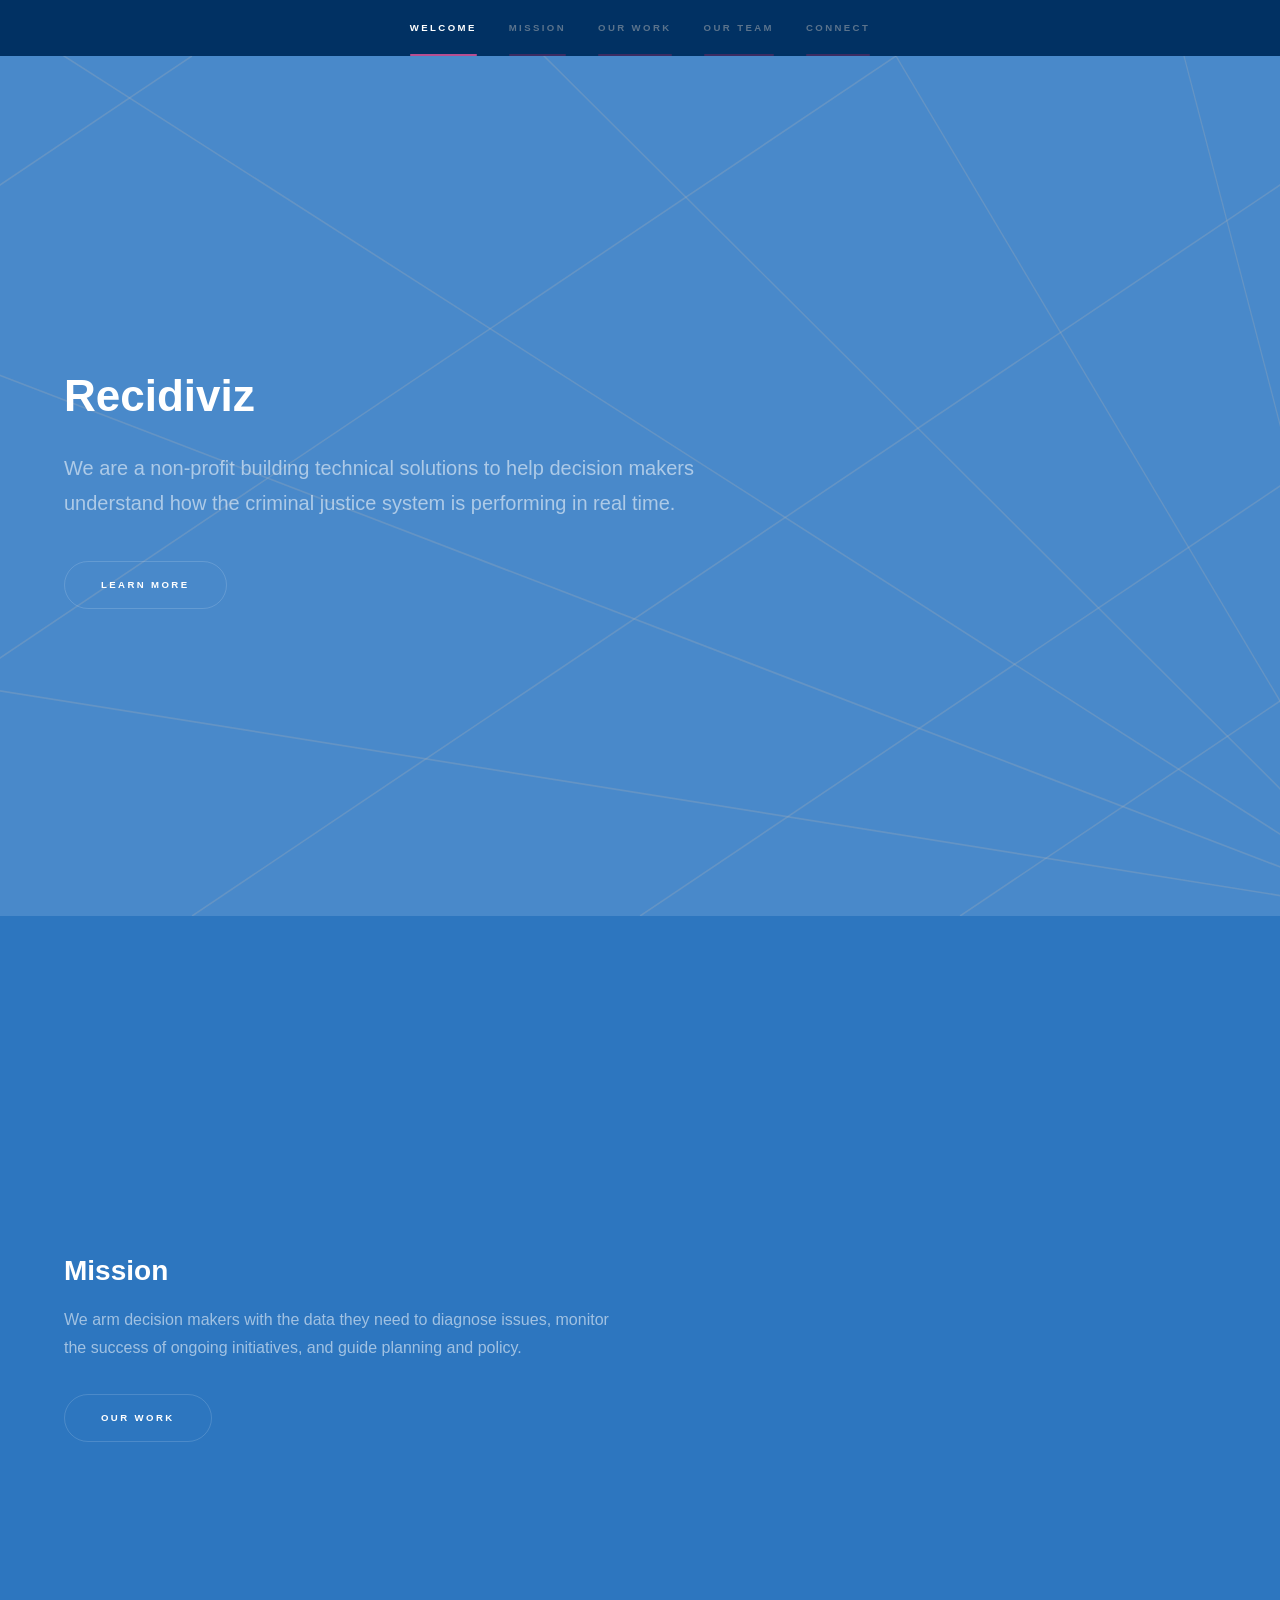
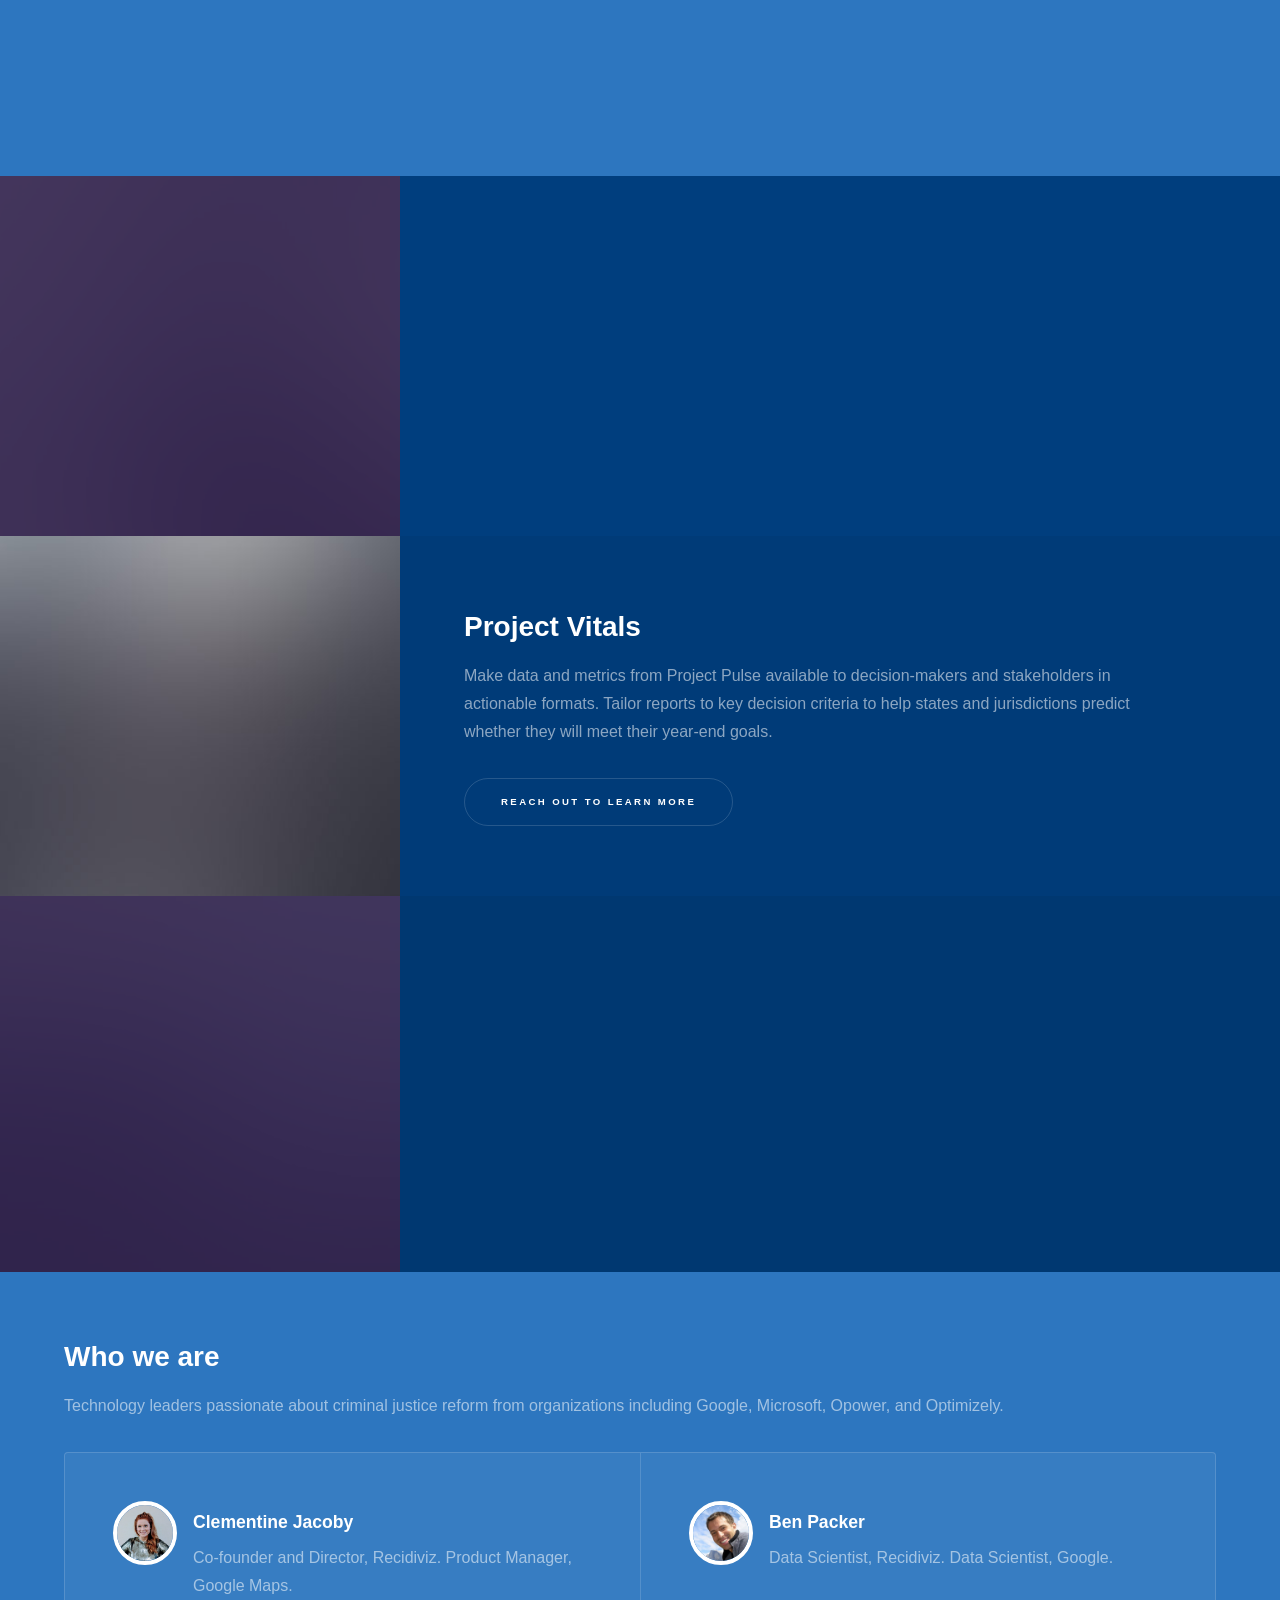
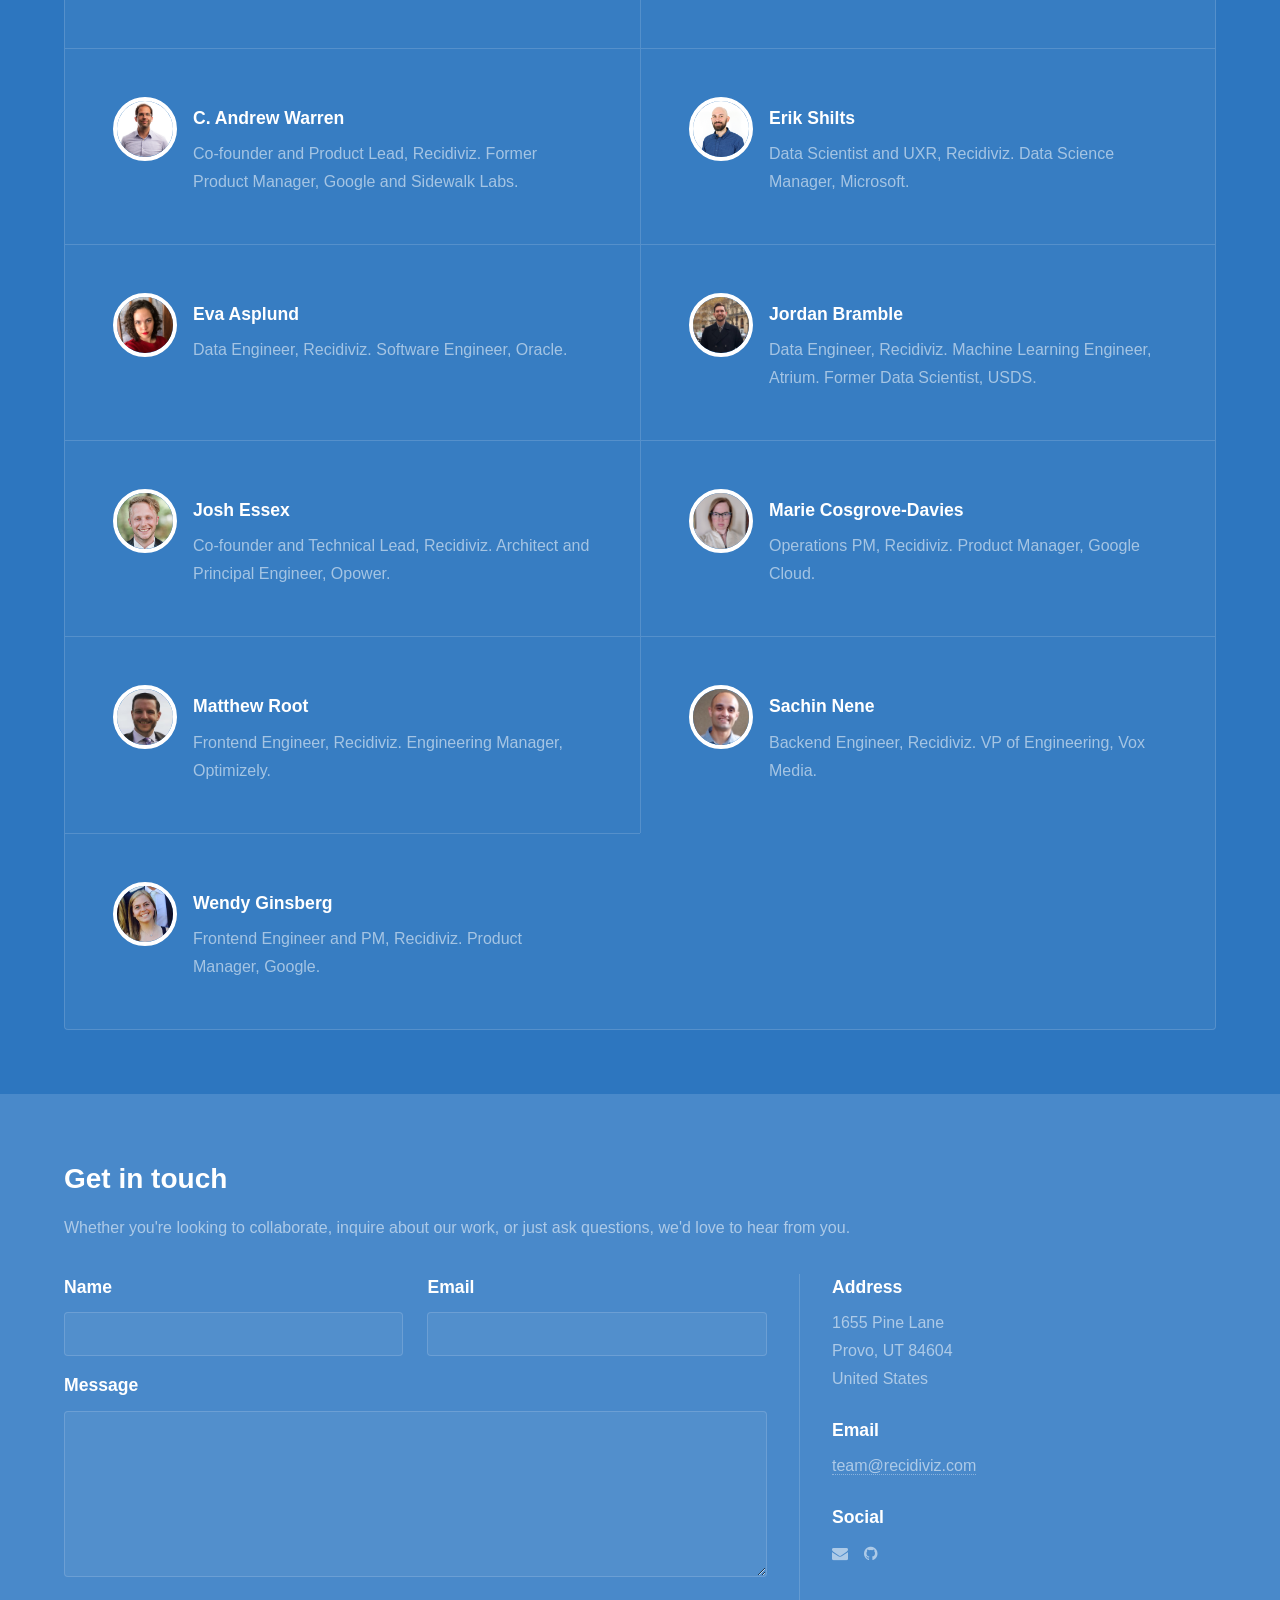
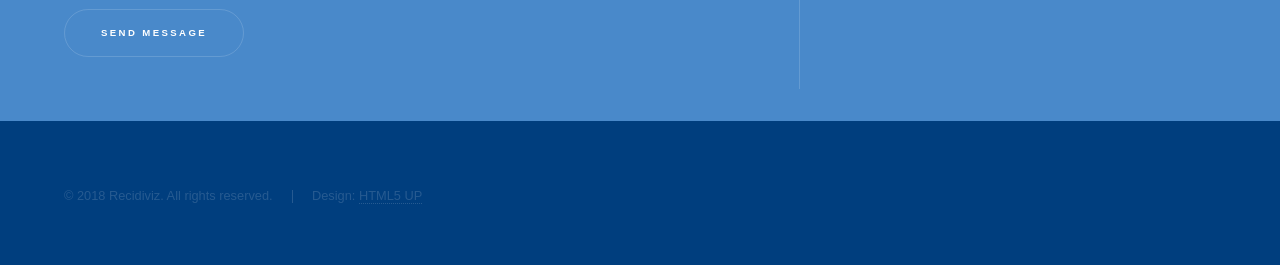
==== commit 66bd9445: "Update headshots and blurbs and copy" ====
--- a/index.html
+++ b/index.html
@@ -23,7 +23,7 @@
 						<ul>
 							<li><a href="#intro">Welcome</a></li>
 							<li><a href="#mission">Mission</a></li>
-							<li><a href="#solutions">Solutions</a></li>
+							<li><a href="#solutions">Our Work</a></li>
 							<li><a href="#team">Our Team</a></li>
 							<li><a href="#connect">Connect</a></li>
 						</ul>
@@ -39,8 +39,8 @@
 						<div class="inner">
 							<h1>Recidiviz</h1>
 							<p>
-								We build technical solutions to help decision makers understand how the criminal<br />
-								justice system is performing, with unprecedented depth and timeliness.
+								We are a non-profit building technical solutions to help decision makers<br />
+								understand how the criminal justice system is performing in real time.
 							</p>
 							<ul class="actions">
 								<li><a href="#mission" class="button scrolly">Learn more</a></li>
@@ -53,25 +53,25 @@
 						<div class="inner">
 							<div class="inner">
 								<h2>Mission</h2>
-								<p>We arm decision makers with the data they need to diagnose issues,<br />
-								monitor the success of ongoing initiatives and guide reform.</p>
+								<p>We arm decision makers with the data they need to diagnose issues, monitor<br />
+								the success of ongoing initiatives, and guide planning and policy.</p>
 								<ul class="actions">
-									<li><a href="#solutions" class="button scrolly">Our solutions</a></li>
+									<li><a href="#solutions" class="button scrolly">Our work</a></li>
 								</ul>
 							</div>
 						</div>
 					</section>
 
-				<!-- Solutions -->
+				<!-- Our Work -->
 					<section id="solutions" class="wrapper style2 spotlights">
 						<section>
 							<a href="#" class="image"><img src="images/pic01.jpg" alt="" data-position="center center" /></a>
 							<div class="content">
 								<div class="inner">
 									<h2>Project Pulse</h2>
-									<p>Automatically collect, standardize, and centralize data from publicly-available, online sources. Calculate key metrics at high granularity, on an ongoing basis. Make data available in simple formats.</p>
+									<p>Automatically collect, standardize, and centralize corrections data to create a rigorous baseline. Calculate granular metrics on an ongoing basis.</p>
 									<ul class="actions">
-										<li><a href="#" class="button">Learn more</a></li>
+										<li><a href="mailto:team@recidiviz.com" class="button">Reach out to learn more</a></li>
 									</ul>
 								</div>
 							</div>
@@ -81,9 +81,9 @@
 							<div class="content">
 								<div class="inner">
 									<h2>Project Vitals</h2>
-									<p>Make data and metrics from Project Pulse available to decision-makers and stakeholders in actionable formats. Tailor reports to users’ decision criteria, to facilitate resource allocation and help states and jurisdictions predict whether they will meet their year-end goals.</p>
+									<p>Make data and metrics from Project Pulse available to decision-makers and stakeholders in actionable formats. Tailor reports to key decision criteria to help states and jurisdictions predict whether they will meet their year-end goals.</p>
 									<ul class="actions">
-										<li><a href="#" class="button">Learn more</a></li>
+										<li><a href="mailto:team@recidiviz.com" class="button">Reach out to learn more</a></li>
 									</ul>
 								</div>
 							</div>
@@ -93,9 +93,9 @@
 							<div class="content">
 								<div class="inner">
 									<h2>Project Triage</h2>
-									<p>Enable decision makers to join “value-add datasets” on in-prison programming (education, work opportunities), post-release programming, or exogenous factors to Project Pulse data to form a more complete picture, target reform, and triage resources. Serve as a mechanism for independently verifying which programs are driving desired outcomes.</p>
+									<p>Enable decision makers to add external datasets on in-prison programming (education, work opportunities), post-release programming, or other factors to Project Pulse data to form a more complete picture. Serve as a mechanism for independently verifying which programs are driving desired outcomes.</p>
 									<ul class="actions">
-										<li><a href="#" class="button">Learn more</a></li>
+										<li><a href="mailto:team@recidiviz.com" class="button">Reach out to learn more</a></li>
 									</ul>
 								</div>
 							</div>
@@ -106,47 +106,62 @@
 					<section id="team" class="wrapper style3 fade-up">
 						<div class="inner">
 							<h2>Who we are</h2>
-							<p>A bunch of badasses from companies like Google, Microsoft, Opower, and Optimizely.</p>
+							<p>Technology leaders passionate about criminal justice reform from organizations including Google, Microsoft, Opower, and Optimizely.</p>
 							<div class="features">
 								<section>
 									<img class="icon major" src="images/clem.jpg" />
 									<h3>Clementine Jacoby</h3>
-									<p>Phasellus convallis elit id ullam corper amet et pulvinar. Duis aliquam turpis mauris, sed ultricies erat dapibus.</p>
+									<p>Co-founder and Director, Recidiviz. Product Manager, Google Maps.</p>
+								</section>
+								<section>
+									<img class="icon major" src="images/ben.png" />
+									<h3>Ben Packer</h3>
+									<p>Data Scientist, Recidiviz. Data Scientist, Google. </p>
+								</section>
+								<section>
+									<img class="icon major" src="images/andrew.jpg" />
+									<h3>C. Andrew Warren</h3>
+									<p>Co-founder and Product Lead, Recidiviz. Former Product Manager, Google and Sidewalk Labs.</p>
+								</section>
+								<section>
+									<img class="icon major" src="images/erik.jpg" />
+									<h3>Erik Shilts</h3>
+									<p>Data Scientist and UXR, Recidiviz. Data Science Manager, Microsoft.</p>
+								</section>
+								<section>
+									<img class="icon major" src="images/eva.jpg" />
+									<h3>Eva Asplund</h3>
+									<p>Data Engineer, Recidiviz. Software Engineer, Oracle.</p>
+								</section>
+								<section>
+									<img class="icon major" src="images/jordan.jpg" />
+									<h3>Jordan Bramble</h3>
+									<p>Data Engineer, Recidiviz. Machine Learning Engineer, Atrium. Former Data Scientist, USDS.</p>
 								</section>
 								<section>
 									<img class="icon major" src="images/josh.jpg" />
 									<h3>Josh Essex</h3>
-									<p>Phasellus convallis elit id ullam corper amet et pulvinar. Duis aliquam turpis mauris, sed ultricies erat dapibus.</p>
-								</section>
-								<section>
-									<img class="icon major" src="images/andrew.jpg" />
-									<h3>Andrew Warren</h3>
-									<p>Phasellus convallis elit id ullam corper amet et pulvinar. Duis aliquam turpis mauris, sed ultricies erat dapibus.</p>
+									<p>Co-founder and Technical Lead, Recidiviz. Architect and Principal Engineer, Opower. </p>
+								</section>
+								<section>
+									<img class="icon major" src="images/marie.jpg" />
+									<h3>Marie Cosgrove-Davies</h3>
+									<p>Operations PM, Recidiviz. Product Manager, Google Cloud.</p>
 								</section>
 								<section>
 									<img class="icon major" src="images/root.png" />
 									<h3>Matthew Root</h3>
-									<p>Phasellus convallis elit id ullam corper amet et pulvinar. Duis aliquam turpis mauris, sed ultricies erat dapibus.</p>
+									<p>Frontend Engineer, Recidiviz. Engineering Manager, Optimizely.</p>
+								</section>
+								<section>
+									<img class="icon major" src="images/sachin.jpg" />
+									<h3>Sachin Nene</h3>
+									<p>Backend Engineer, Recidiviz. VP of Engineering, Vox Media.</p>
 								</section>
 								<section>
 									<img class="icon major" src="images/wendy.png" />
 									<h3>Wendy Ginsberg</h3>
-									<p>Phasellus convallis elit id ullam corper amet et pulvinar. Duis aliquam turpis mauris, sed ultricies erat dapibus.</p>
-								</section>
-								<section>
-									<img class="icon major" src="images/erik.jpg" />
-									<h3>Erik Shilts</h3>
-									<p>Phasellus convallis elit id ullam corper amet et pulvinar. Duis aliquam turpis mauris, sed ultricies erat dapibus.</p>
-								</section>
-								<section>
-									<img class="icon major" src="images/ben.png" />
-									<h3>Ben Packer</h3>
-									<p>Phasellus convallis elit id ullam corper amet et pulvinar. Duis aliquam turpis mauris, sed ultricies erat dapibus.</p>
-								</section>
-								<section>
-									<img class="icon major" src="images/jordan.jpg" />
-									<h3>Jordan Bramble</h3>
-									<p>Phasellus convallis elit id ullam corper amet et pulvinar. Duis aliquam turpis mauris, sed ultricies erat dapibus.</p>
+									<p>Frontend Engineer and PM, Recidiviz. Product Manager, Google.</p>
 								</section>
 							</div>
 						</div>
@@ -156,7 +171,7 @@
 					<section id="connect" class="wrapper style1 fade-up">
 						<div class="inner">
 							<h2>Get in touch</h2>
-							<p>Whether you're looking to partner up, inquire about our solutions, or just have some questions, we'd love to hear from you.</p>
+							<p>Whether you're looking to collaborate, inquire about our work, or just ask questions, we'd love to hear from you.</p>
 							<div class="split style1">
 								<section>
 									<form method="post" action="#">
@@ -181,7 +196,7 @@
 									<ul class="contact">
 										<li>
 											<h3>Address</h3>
-											<span>Earth, various locations</span>
+											<span>1655 Pine Lane<br />Provo, UT 84604<br />United States</span>
 										</li>
 										<li>
 											<h3>Email</h3>
@@ -190,9 +205,8 @@
 										<li>
 											<h3>Social</h3>
 											<ul class="icons">
+												<li><a href="mailto:team@recidiviz.com" class="fa-envelope"><span class="label">Email</span></a></li>
 												<li><a href="https://github.com/Recidiviz" class="fa-github"><span class="label">GitHub</span></a></li>
-												<li><a href="mailto:team@recidiviz.com" class="fa-envelope"><span class="label">Email</span></a></li>
-												<li><a href="#" class="fa-twitter"><span class="label">Twitter</span></a></li>
 											</ul>
 										</li>
 									</ul>
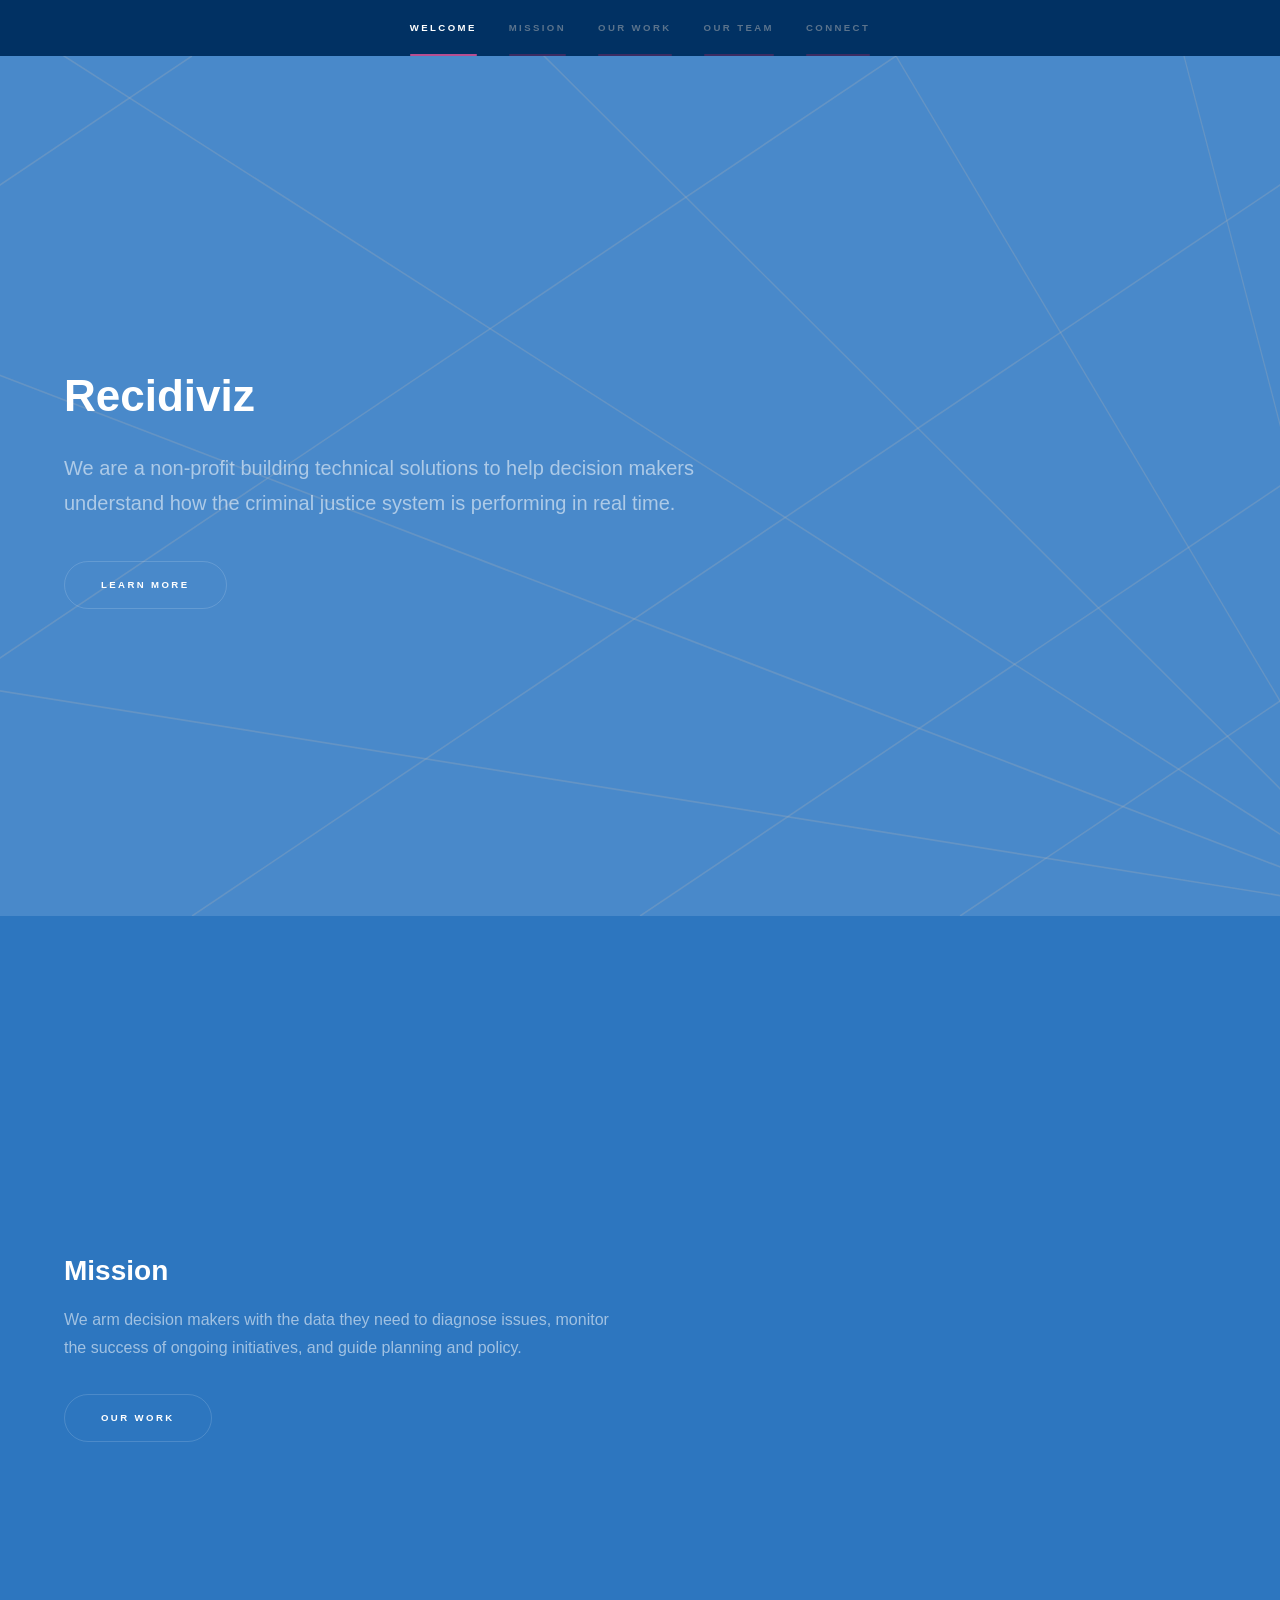
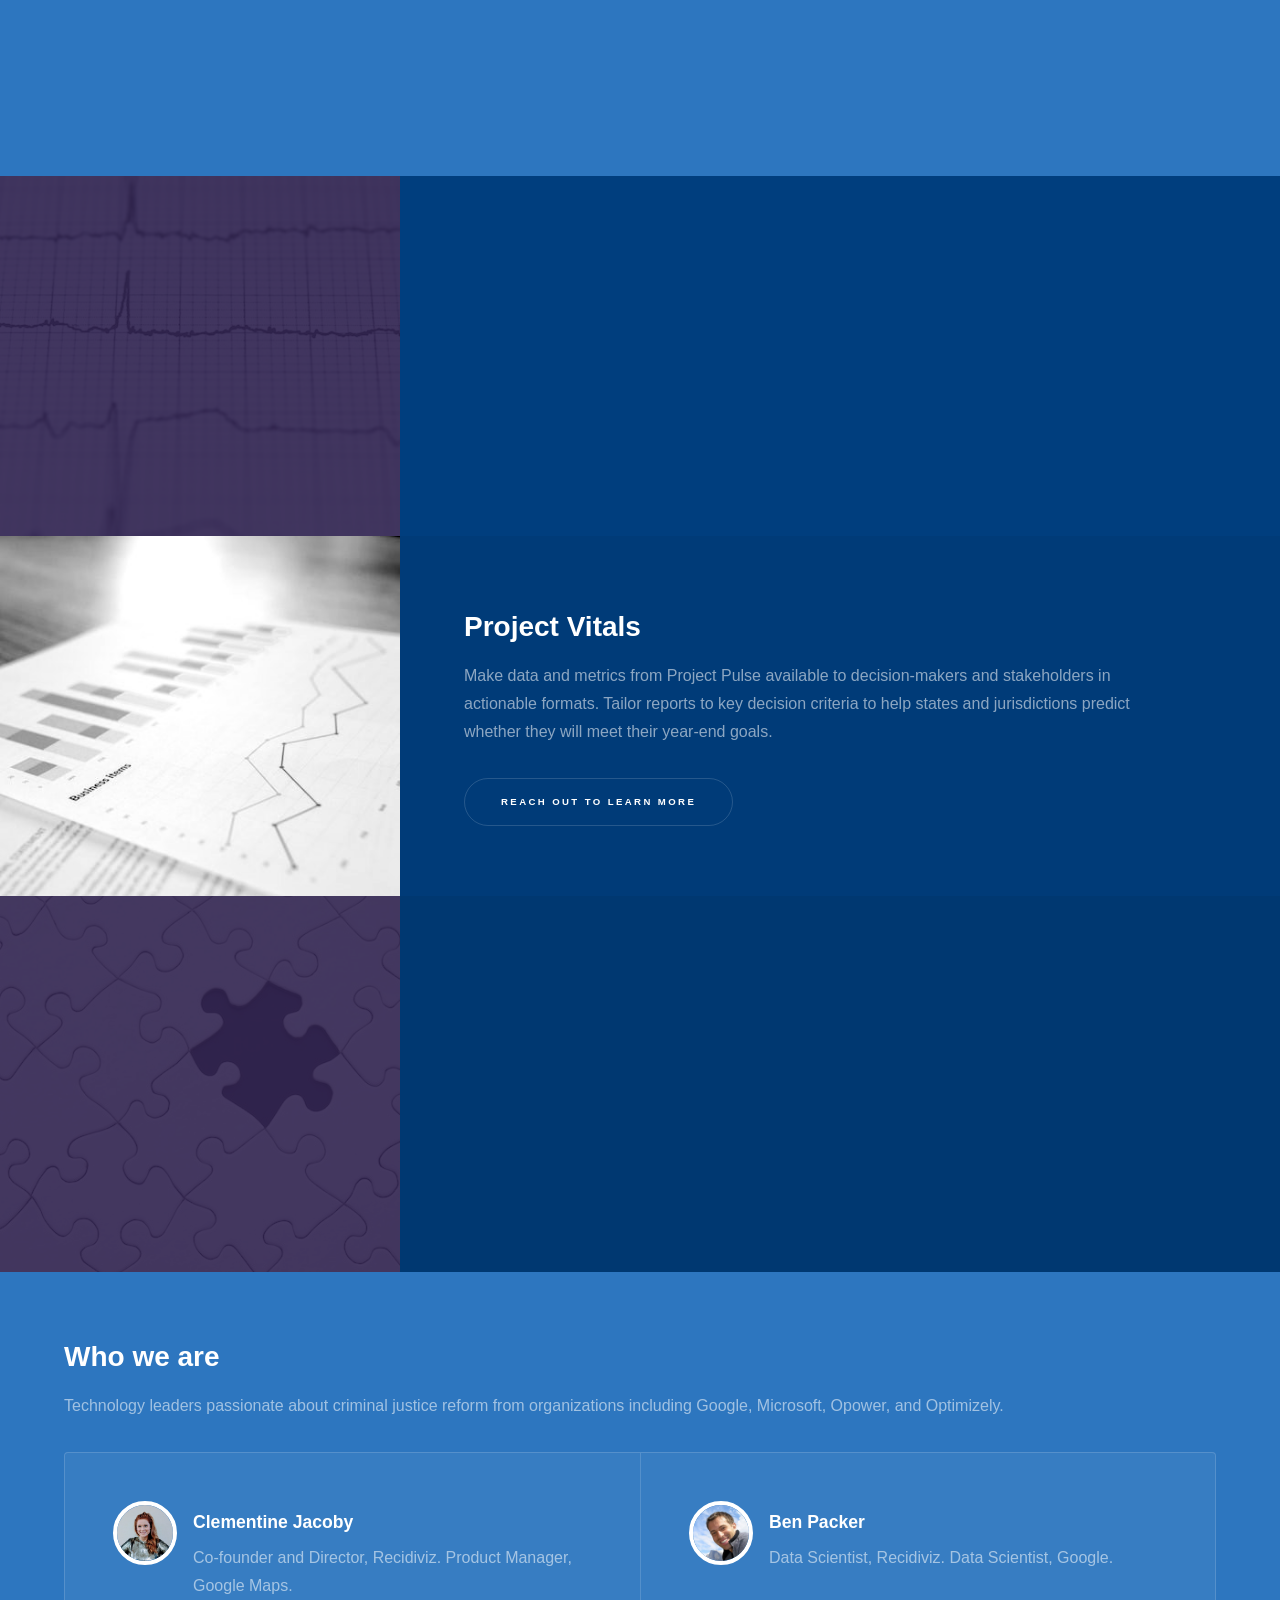
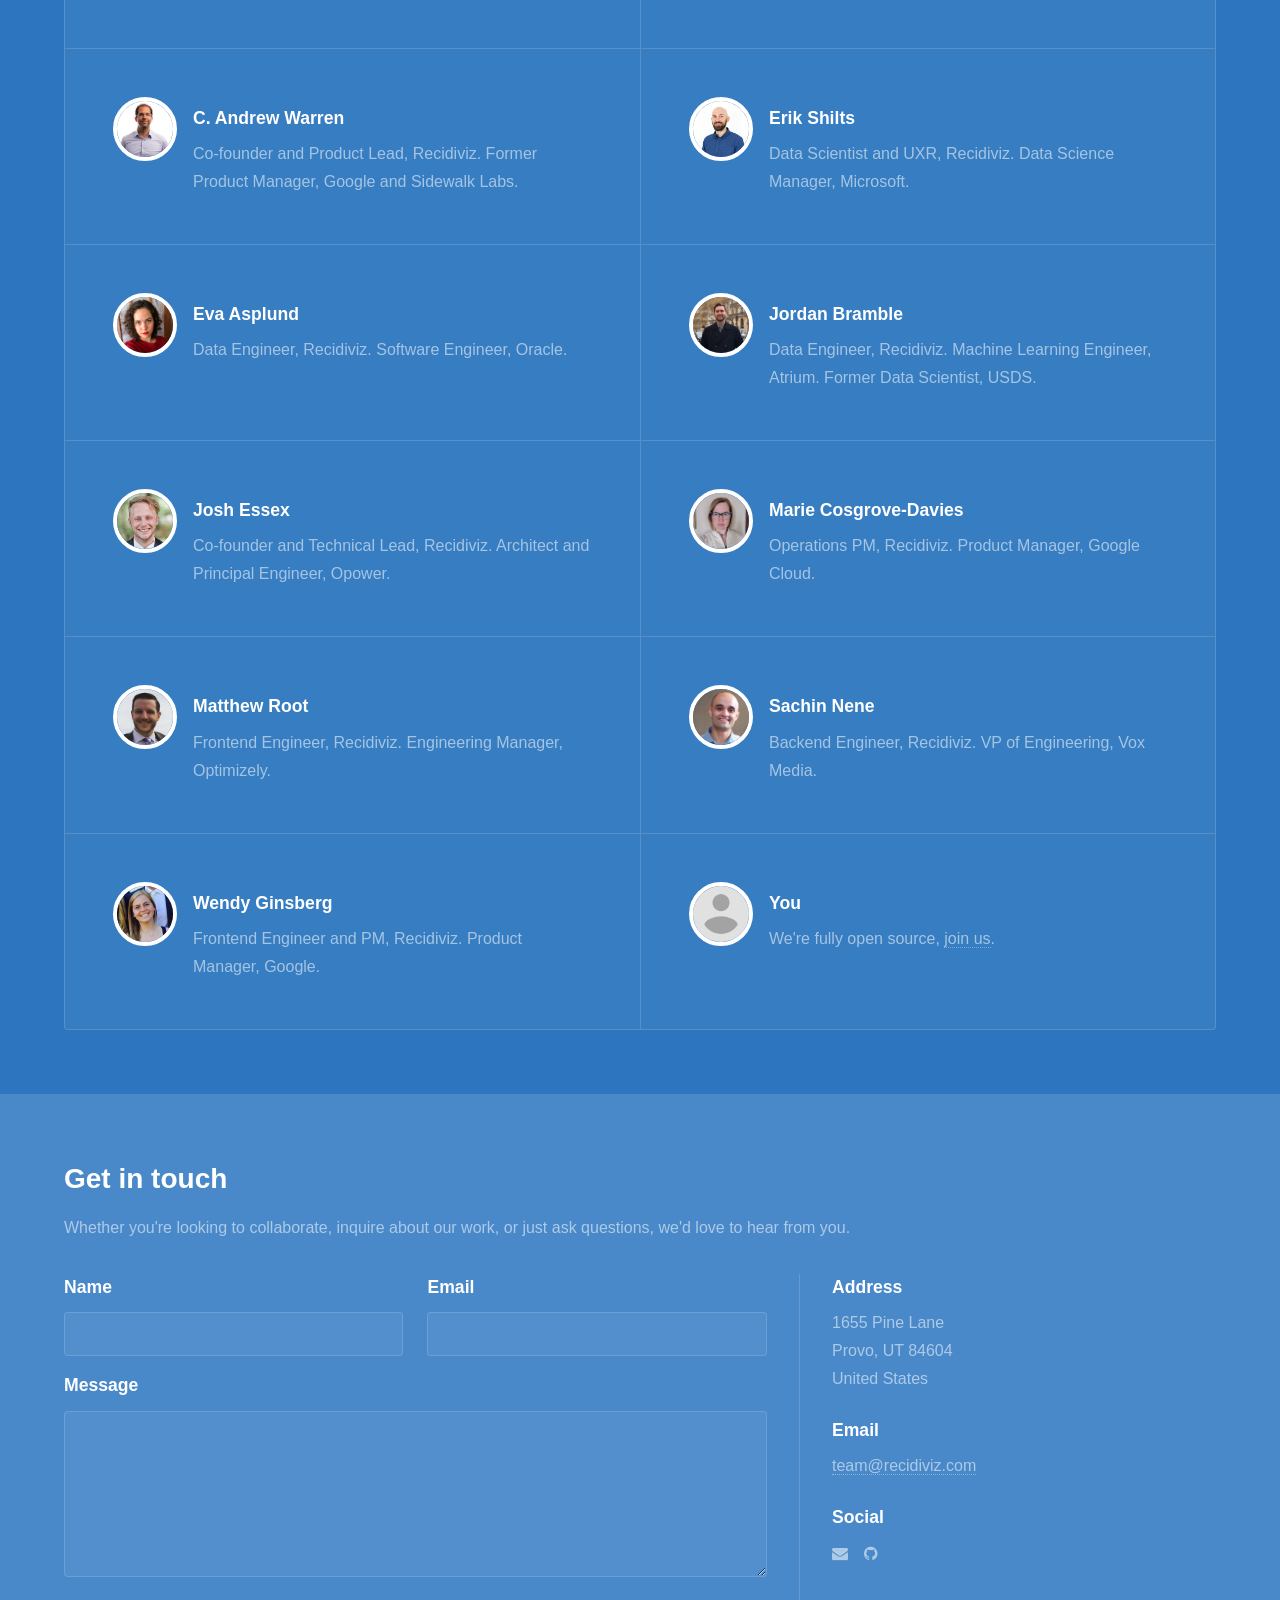
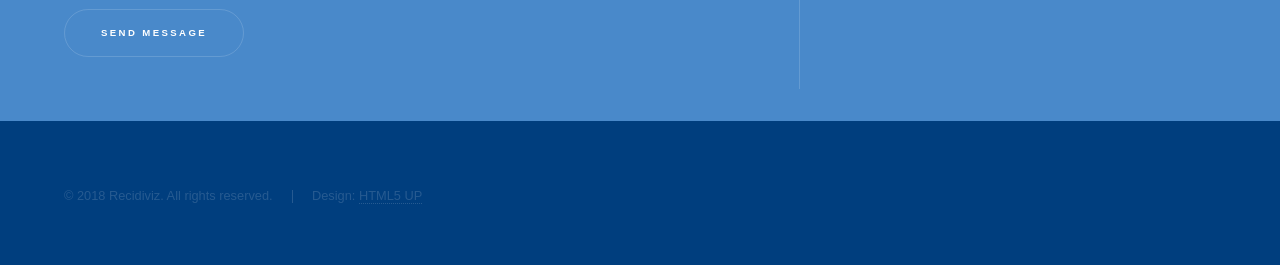
==== commit 78fe8e6b: "Add new marketing site to replace existing recidiviz.com" ====
--- a/index.html
+++ b/index.html
@@ -65,7 +65,7 @@
 				<!-- Our Work -->
 					<section id="solutions" class="wrapper style2 spotlights">
 						<section>
-							<a href="#" class="image"><img src="images/pic01.jpg" alt="" data-position="center center" /></a>
+							<a href="#solutions" class="image"><img src="images/pulse.jpg" alt="" data-position="center center" /></a>
 							<div class="content">
 								<div class="inner">
 									<h2>Project Pulse</h2>
@@ -77,7 +77,7 @@
 							</div>
 						</section>
 						<section>
-							<a href="#" class="image"><img src="images/pic02.jpg" alt="" data-position="top center" /></a>
+							<a href="#solutions" class="image"><img src="images/vitals.jpg" alt="" data-position="top center" /></a>
 							<div class="content">
 								<div class="inner">
 									<h2>Project Vitals</h2>
@@ -89,7 +89,7 @@
 							</div>
 						</section>
 						<section>
-							<a href="#" class="image"><img src="images/pic03.jpg" alt="" data-position="25% 25%" /></a>
+							<a href="#solutions" class="image"><img src="images/triage.jpg" alt="" data-position="25% 25%" /></a>
 							<div class="content">
 								<div class="inner">
 									<h2>Project Triage</h2>
@@ -163,6 +163,11 @@
 									<h3>Wendy Ginsberg</h3>
 									<p>Frontend Engineer and PM, Recidiviz. Product Manager, Google.</p>
 								</section>
+								<section>
+									<img class="icon major" src="images/placeholder.png" />
+									<h3>You</h3>
+									<p>We're fully open source, <a href="https://github.com/Recidiviz" target="_blank">join us</a>.</p>
+								</section>
 							</div>
 						</div>
 					</section>
@@ -174,7 +179,7 @@
 							<p>Whether you're looking to collaborate, inquire about our work, or just ask questions, we'd love to hear from you.</p>
 							<div class="split style1">
 								<section>
-									<form method="post" action="#">
+									<form method="post" action="mailto:team@recidiviz.com">
 										<div class="field half first">
 											<label for="name">Name</label>
 											<input type="text" name="name" id="name" />
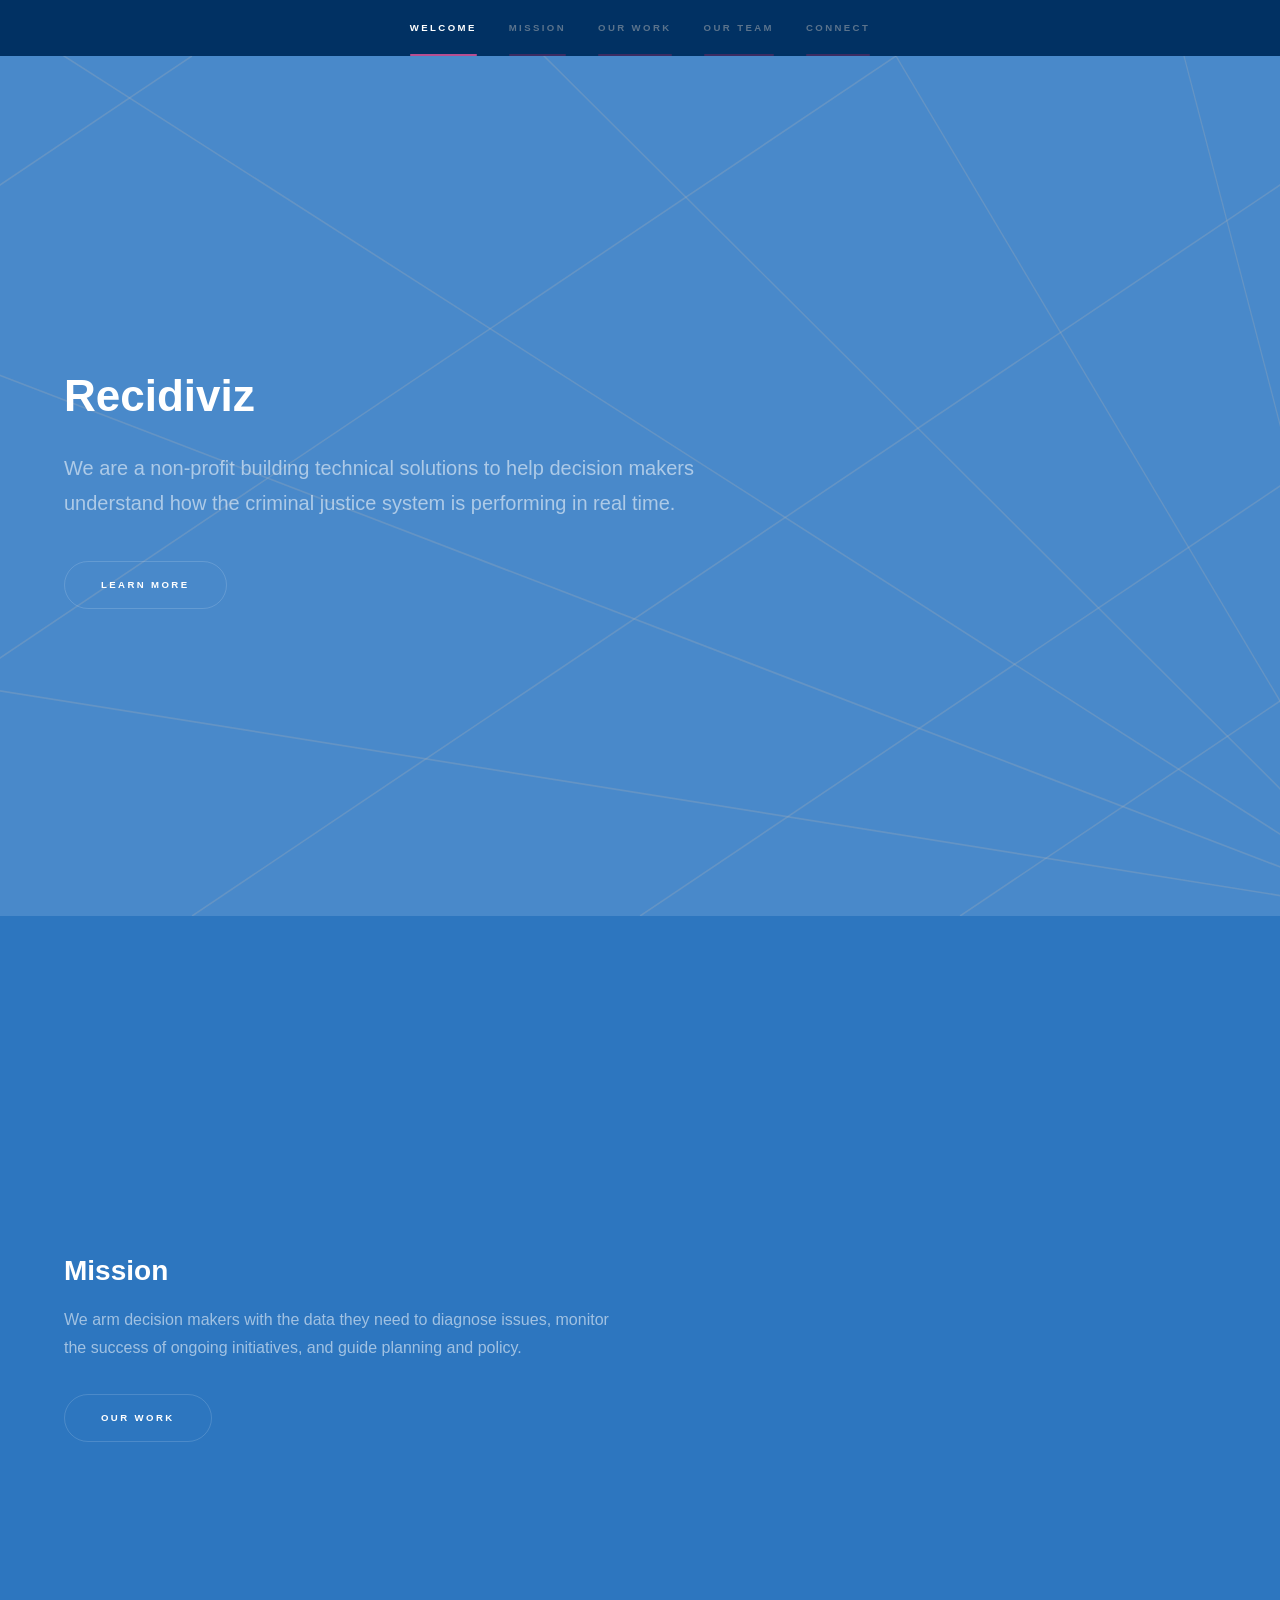
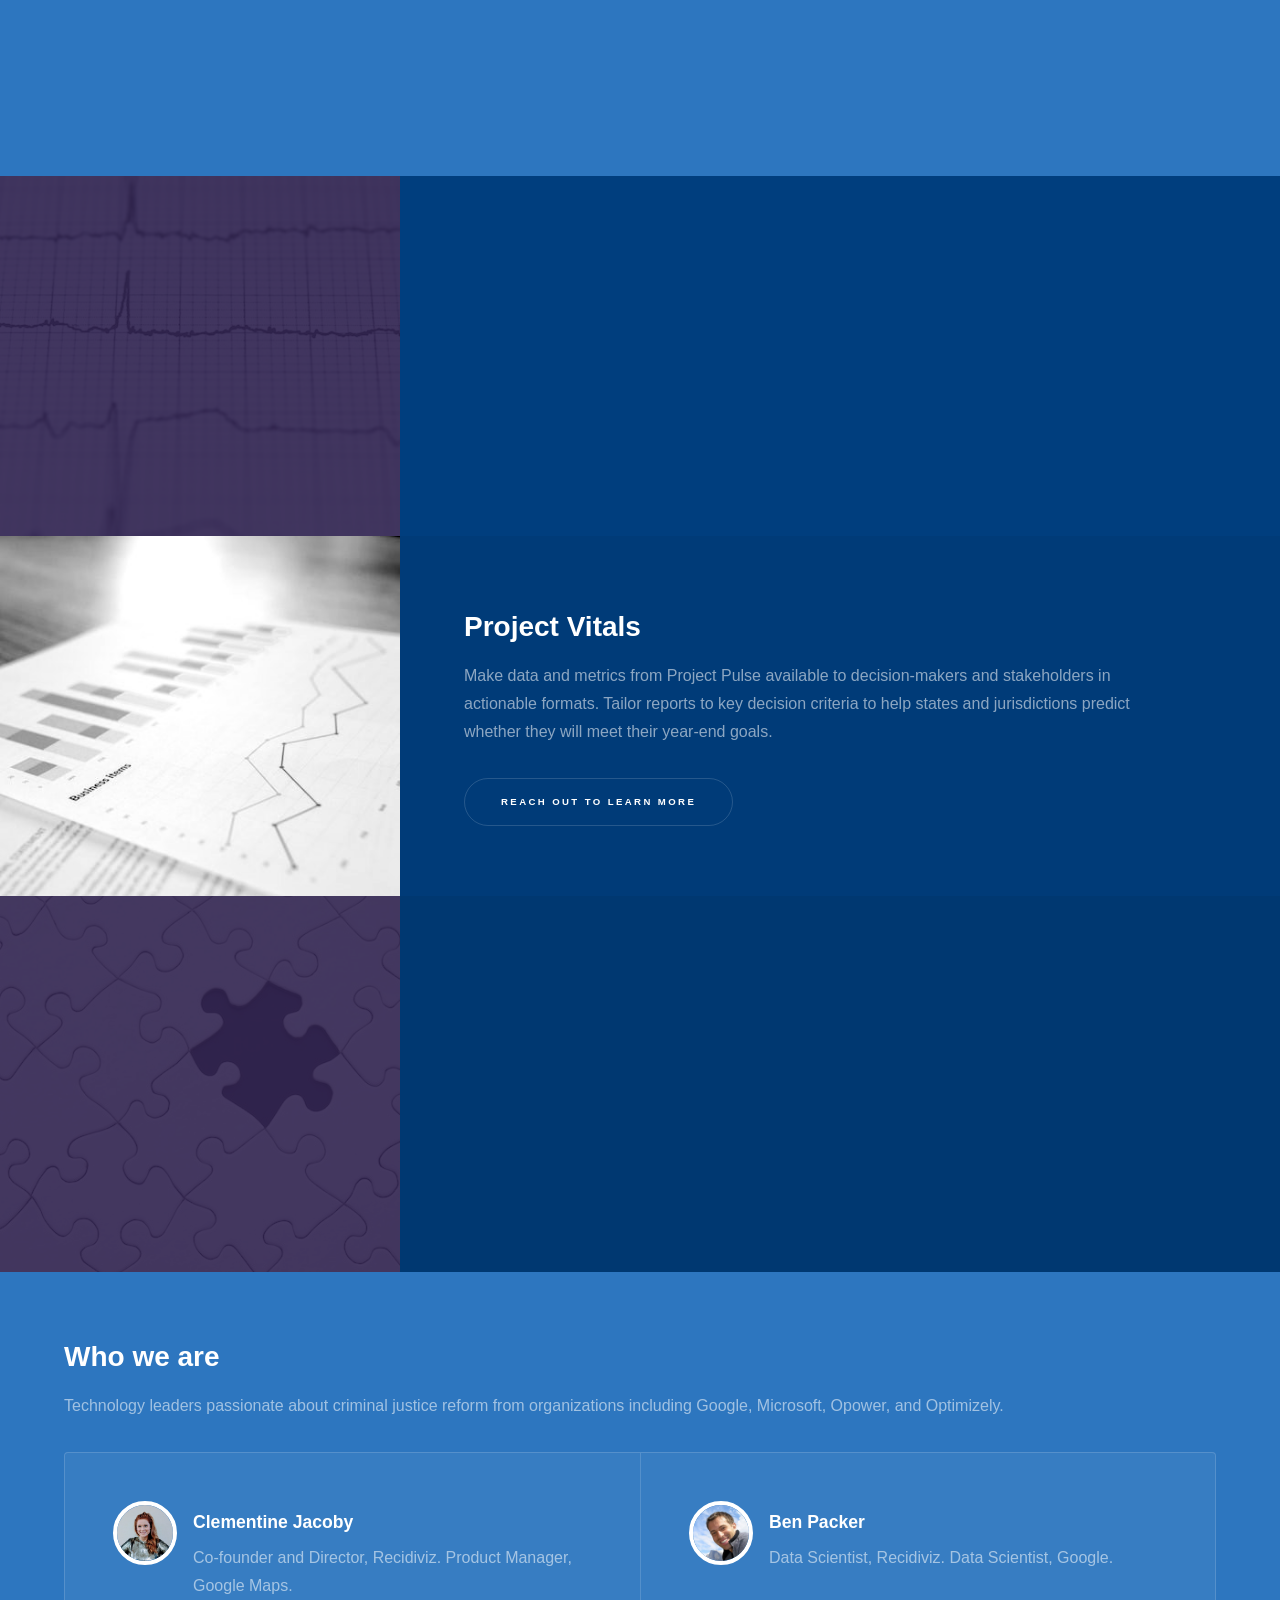
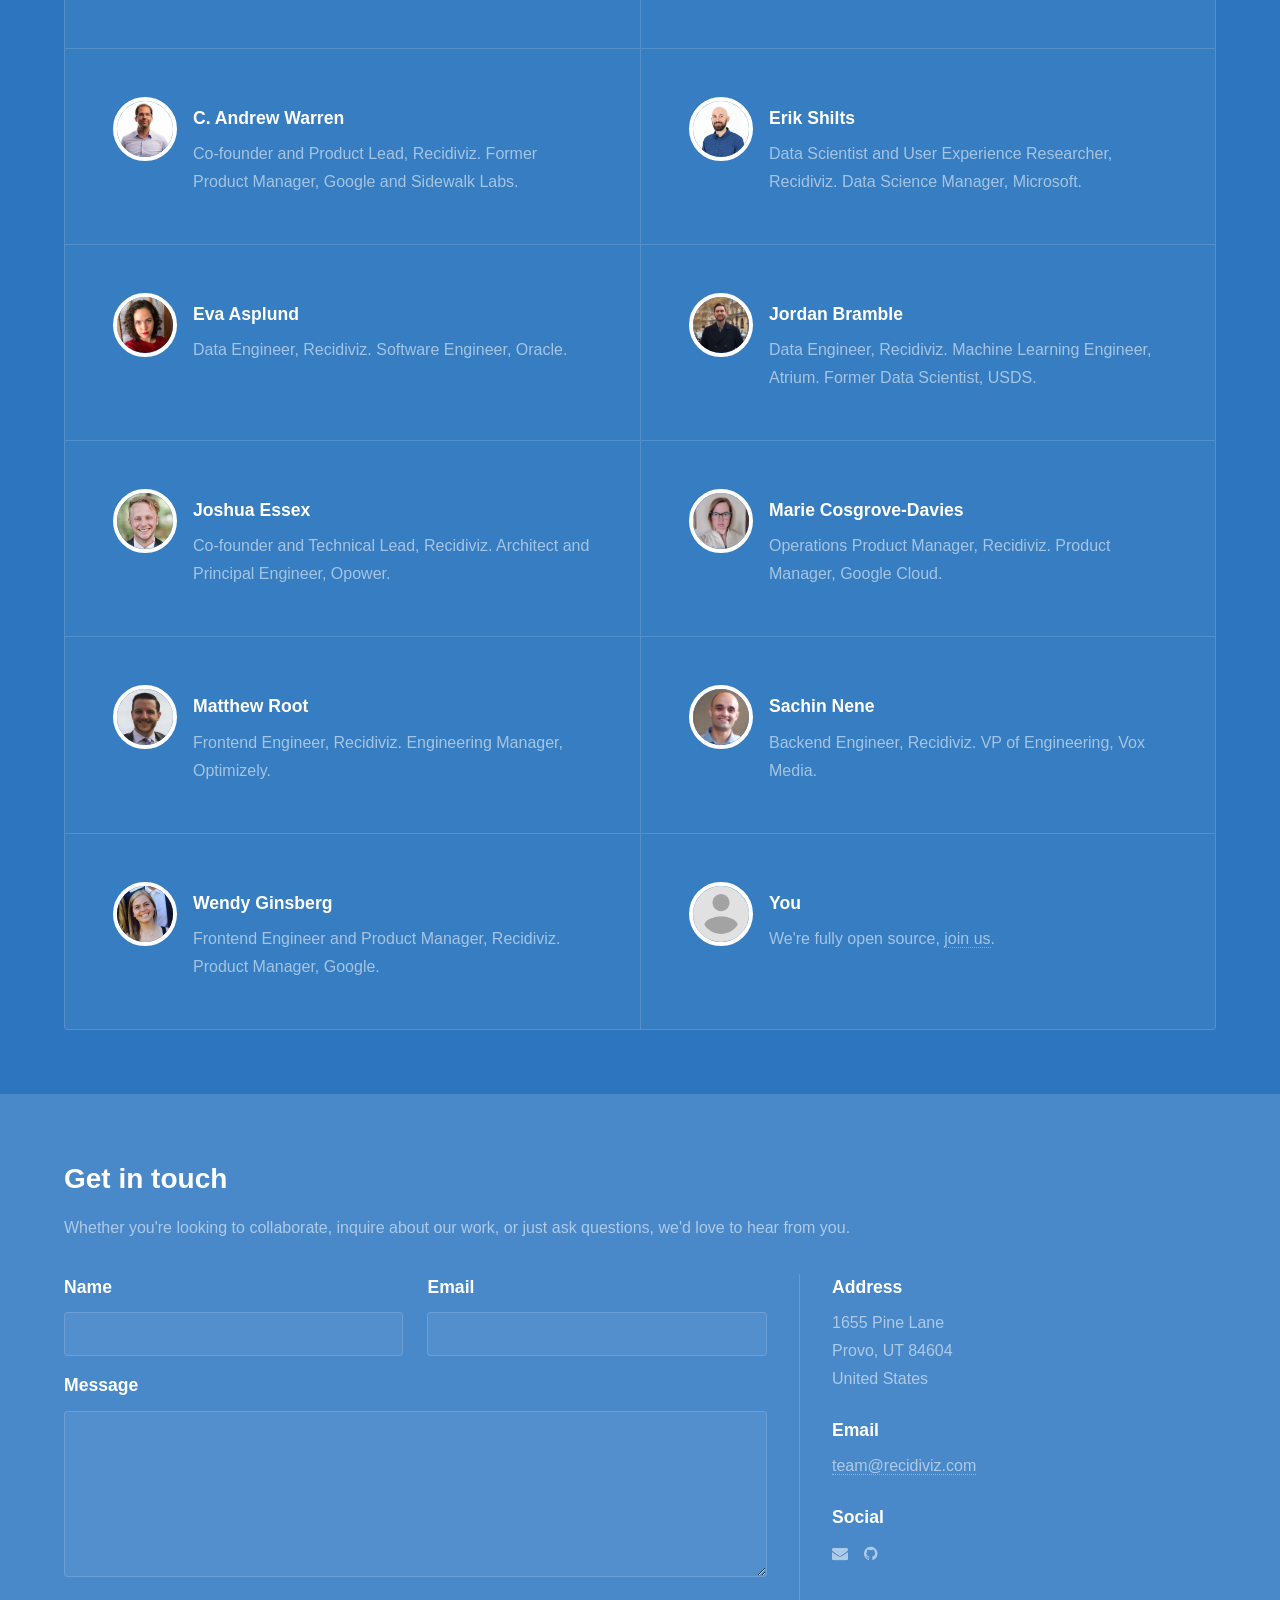
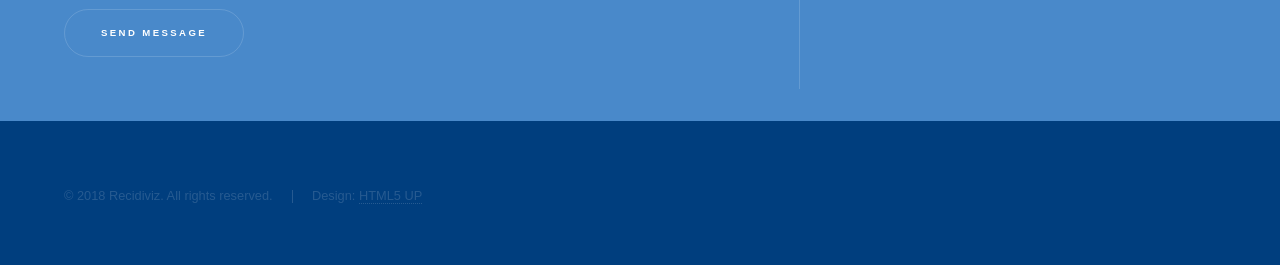
==== commit 15c87d31: "Applies a few polishing touches, including explicit roles and subject lines on mailto links." ====
--- a/index.html
+++ b/index.html
@@ -6,7 +6,7 @@
 -->
 <html>
 	<head>
-		<title>Recidiviz - Hyperspace</title>
+		<title>Recidiviz</title>
 		<meta charset="utf-8" />
 		<meta name="viewport" content="width=device-width, initial-scale=1" />
 		<!--[if lte IE 8]><script src="assets/js/ie/html5shiv.js"></script><![endif]-->
@@ -71,7 +71,7 @@
 									<h2>Project Pulse</h2>
 									<p>Automatically collect, standardize, and centralize corrections data to create a rigorous baseline. Calculate granular metrics on an ongoing basis.</p>
 									<ul class="actions">
-										<li><a href="mailto:team@recidiviz.com" class="button">Reach out to learn more</a></li>
+										<li><a href="mailto:team@recidiviz.com?subject=Project%20Pulse" class="button">Reach out to learn more</a></li>
 									</ul>
 								</div>
 							</div>
@@ -83,7 +83,7 @@
 									<h2>Project Vitals</h2>
 									<p>Make data and metrics from Project Pulse available to decision-makers and stakeholders in actionable formats. Tailor reports to key decision criteria to help states and jurisdictions predict whether they will meet their year-end goals.</p>
 									<ul class="actions">
-										<li><a href="mailto:team@recidiviz.com" class="button">Reach out to learn more</a></li>
+										<li><a href="mailto:team@recidiviz.com?subject=Project%20Vitals" class="button">Reach out to learn more</a></li>
 									</ul>
 								</div>
 							</div>
@@ -95,7 +95,7 @@
 									<h2>Project Triage</h2>
 									<p>Enable decision makers to add external datasets on in-prison programming (education, work opportunities), post-release programming, or other factors to Project Pulse data to form a more complete picture. Serve as a mechanism for independently verifying which programs are driving desired outcomes.</p>
 									<ul class="actions">
-										<li><a href="mailto:team@recidiviz.com" class="button">Reach out to learn more</a></li>
+										<li><a href="mailto:team@recidiviz.com?subject=Project%20Triage" class="button">Reach out to learn more</a></li>
 									</ul>
 								</div>
 							</div>
@@ -126,7 +126,7 @@
 								<section>
 									<img class="icon major" src="images/erik.jpg" />
 									<h3>Erik Shilts</h3>
-									<p>Data Scientist and UXR, Recidiviz. Data Science Manager, Microsoft.</p>
+									<p>Data Scientist and User Experience Researcher, Recidiviz. Data Science Manager, Microsoft.</p>
 								</section>
 								<section>
 									<img class="icon major" src="images/eva.jpg" />
@@ -140,13 +140,13 @@
 								</section>
 								<section>
 									<img class="icon major" src="images/josh.jpg" />
-									<h3>Josh Essex</h3>
+									<h3>Joshua Essex</h3>
 									<p>Co-founder and Technical Lead, Recidiviz. Architect and Principal Engineer, Opower. </p>
 								</section>
 								<section>
 									<img class="icon major" src="images/marie.jpg" />
 									<h3>Marie Cosgrove-Davies</h3>
-									<p>Operations PM, Recidiviz. Product Manager, Google Cloud.</p>
+									<p>Operations Product Manager, Recidiviz. Product Manager, Google Cloud.</p>
 								</section>
 								<section>
 									<img class="icon major" src="images/root.png" />
@@ -161,7 +161,7 @@
 								<section>
 									<img class="icon major" src="images/wendy.png" />
 									<h3>Wendy Ginsberg</h3>
-									<p>Frontend Engineer and PM, Recidiviz. Product Manager, Google.</p>
+									<p>Frontend Engineer and Product Manager, Recidiviz. Product Manager, Google.</p>
 								</section>
 								<section>
 									<img class="icon major" src="images/placeholder.png" />
@@ -179,7 +179,7 @@
 							<p>Whether you're looking to collaborate, inquire about our work, or just ask questions, we'd love to hear from you.</p>
 							<div class="split style1">
 								<section>
-									<form method="post" action="mailto:team@recidiviz.com">
+									<form method="post" action="mailto:team@recidiviz.com?subject=Connect">
 										<div class="field half first">
 											<label for="name">Name</label>
 											<input type="text" name="name" id="name" />
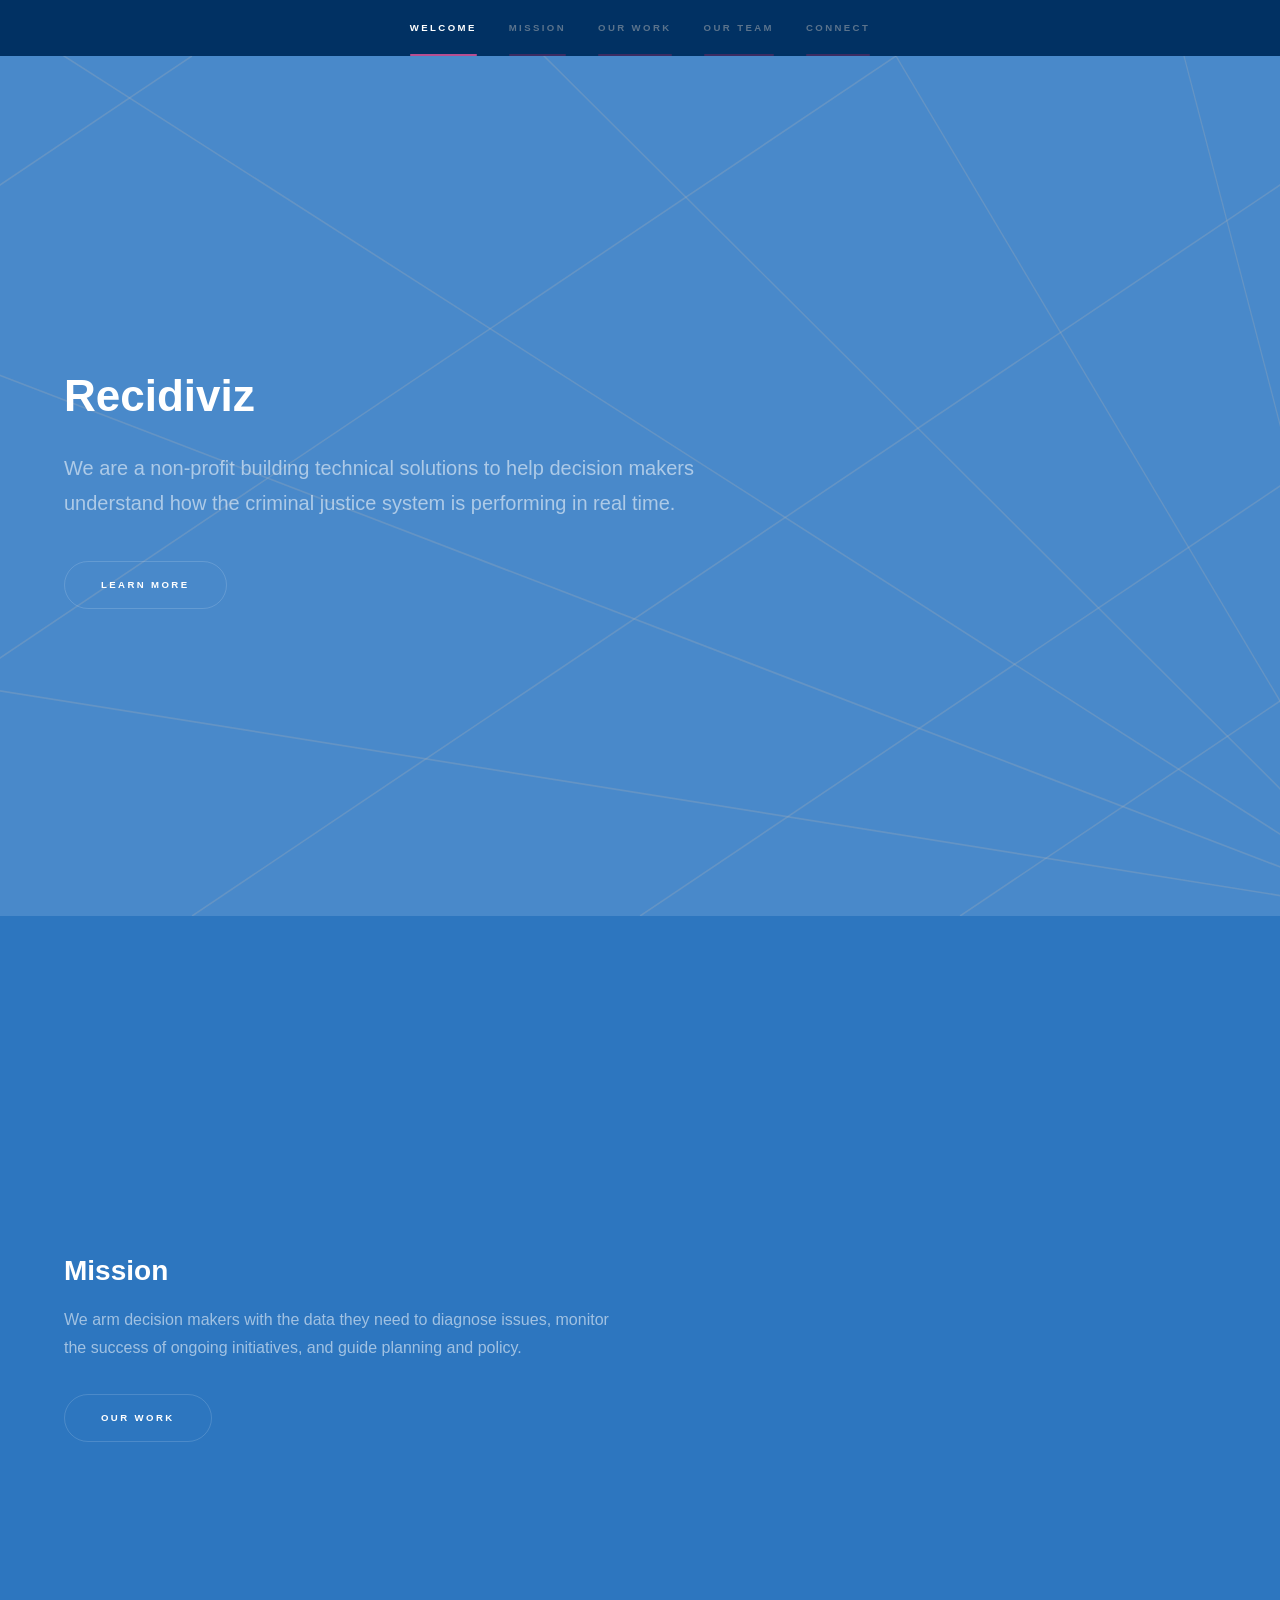
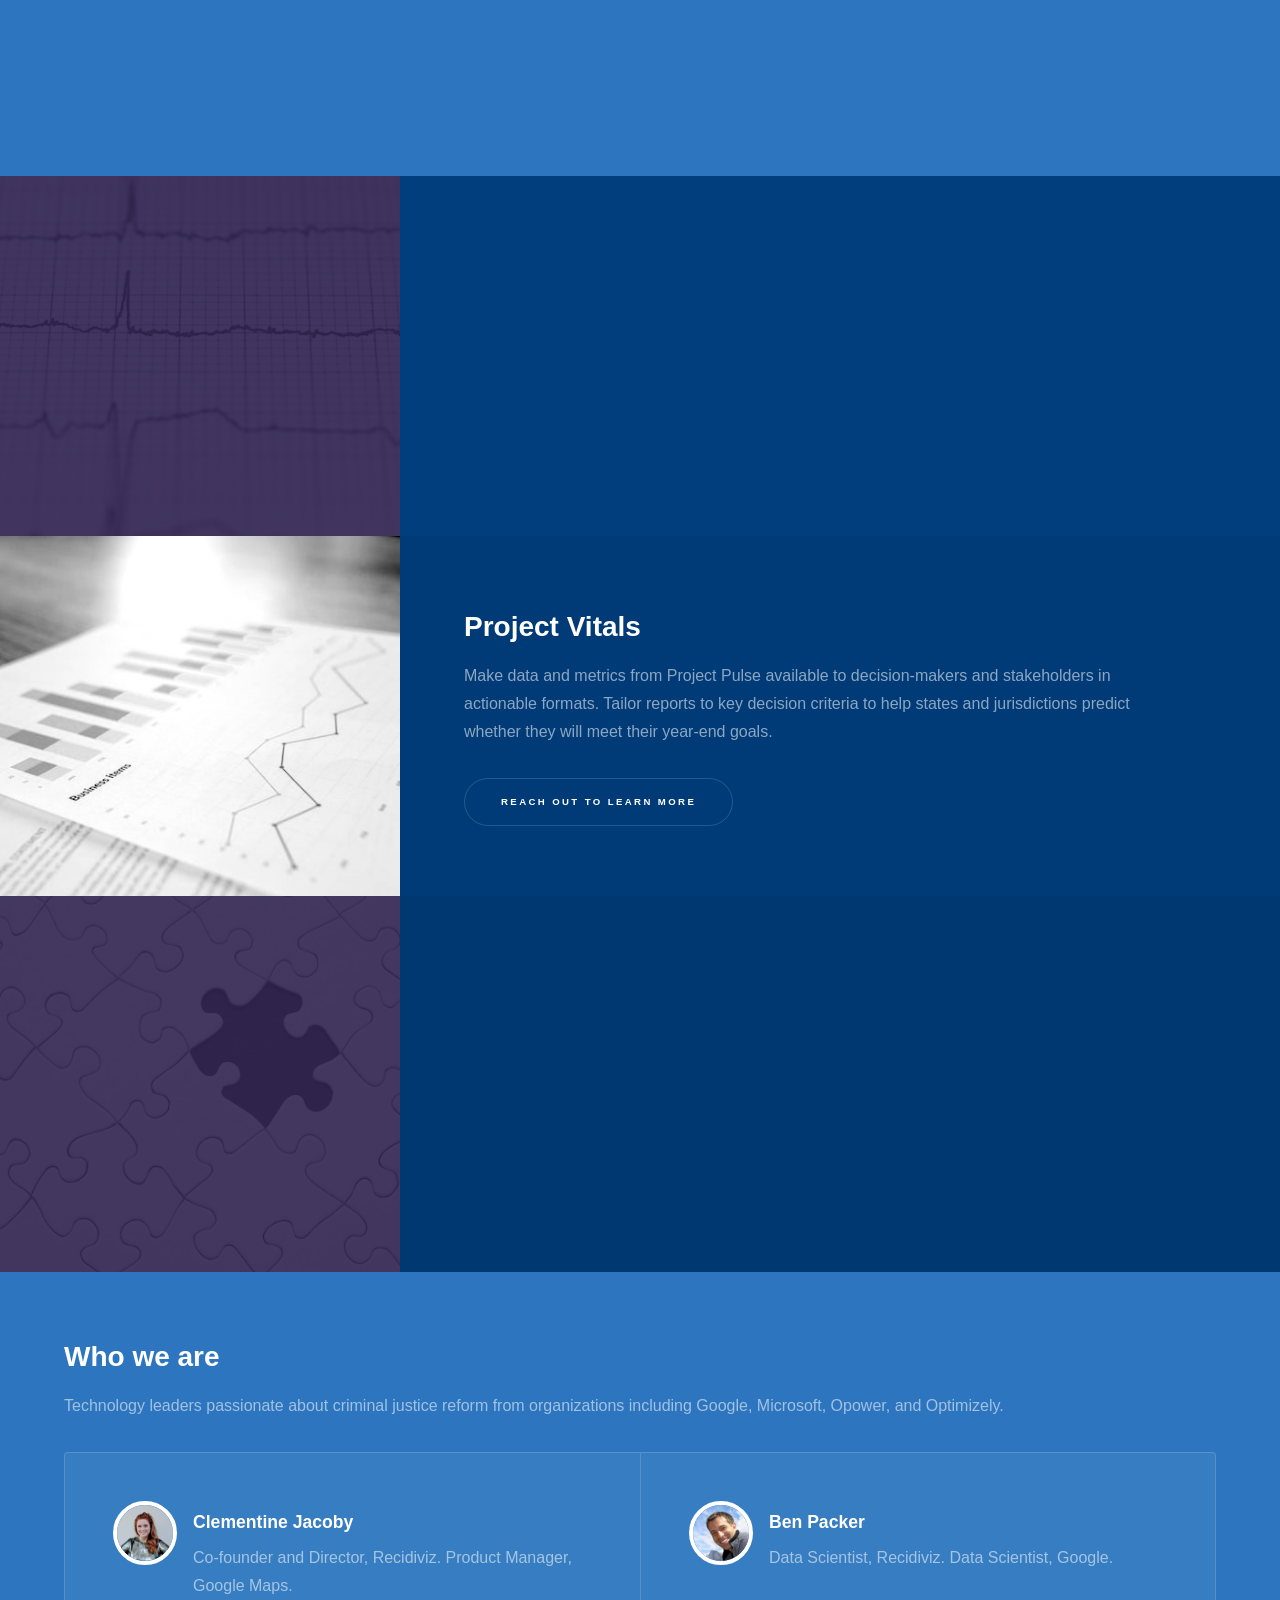
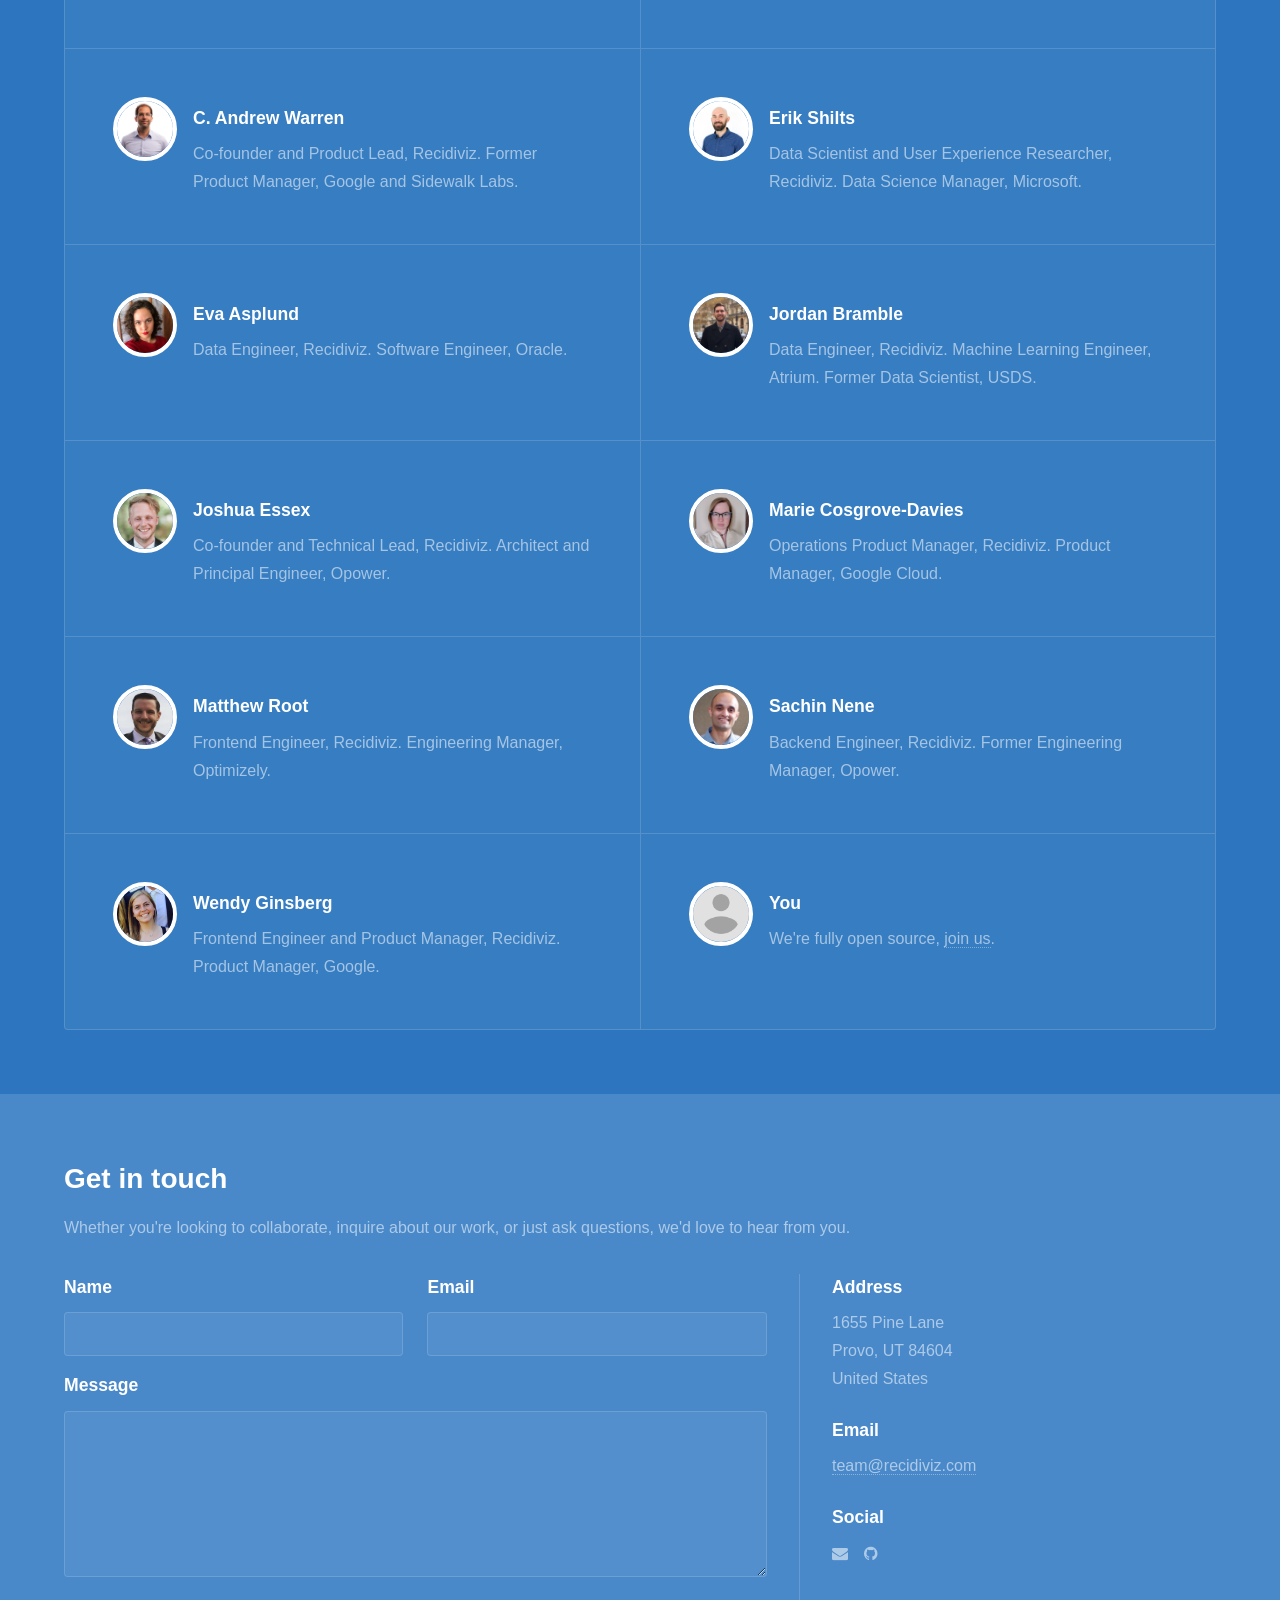
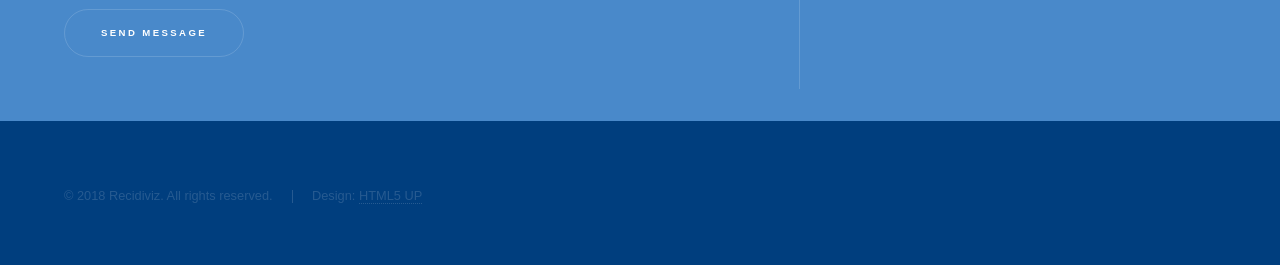
==== commit e72b879d: "Removes contributor's employer reference by request." ====
--- a/index.html
+++ b/index.html
@@ -13,6 +13,16 @@
 		<link rel="stylesheet" href="assets/css/main.css" />
 		<!--[if lte IE 9]><link rel="stylesheet" href="assets/css/ie9.css" /><![endif]-->
 		<!--[if lte IE 8]><link rel="stylesheet" href="assets/css/ie8.css" /><![endif]-->
+
+		<!-- Global site tag (gtag.js) - Google Analytics -->
+    <script async src="https://www.googletagmanager.com/gtag/js?id=UA-117977508-1"></script>
+    <script>
+      window.dataLayer = window.dataLayer || [];
+      function gtag(){dataLayer.push(arguments);}
+      gtag('js', new Date());
+
+      gtag('config', 'UA-117977508-1');
+    </script>
 	</head>
 	<body>
 
@@ -156,7 +166,7 @@
 								<section>
 									<img class="icon major" src="images/sachin.jpg" />
 									<h3>Sachin Nene</h3>
-									<p>Backend Engineer, Recidiviz. VP of Engineering, Vox Media.</p>
+									<p>Backend Engineer, Recidiviz. Former Engineering Manager, Opower.</p>
 								</section>
 								<section>
 									<img class="icon major" src="images/wendy.png" />
